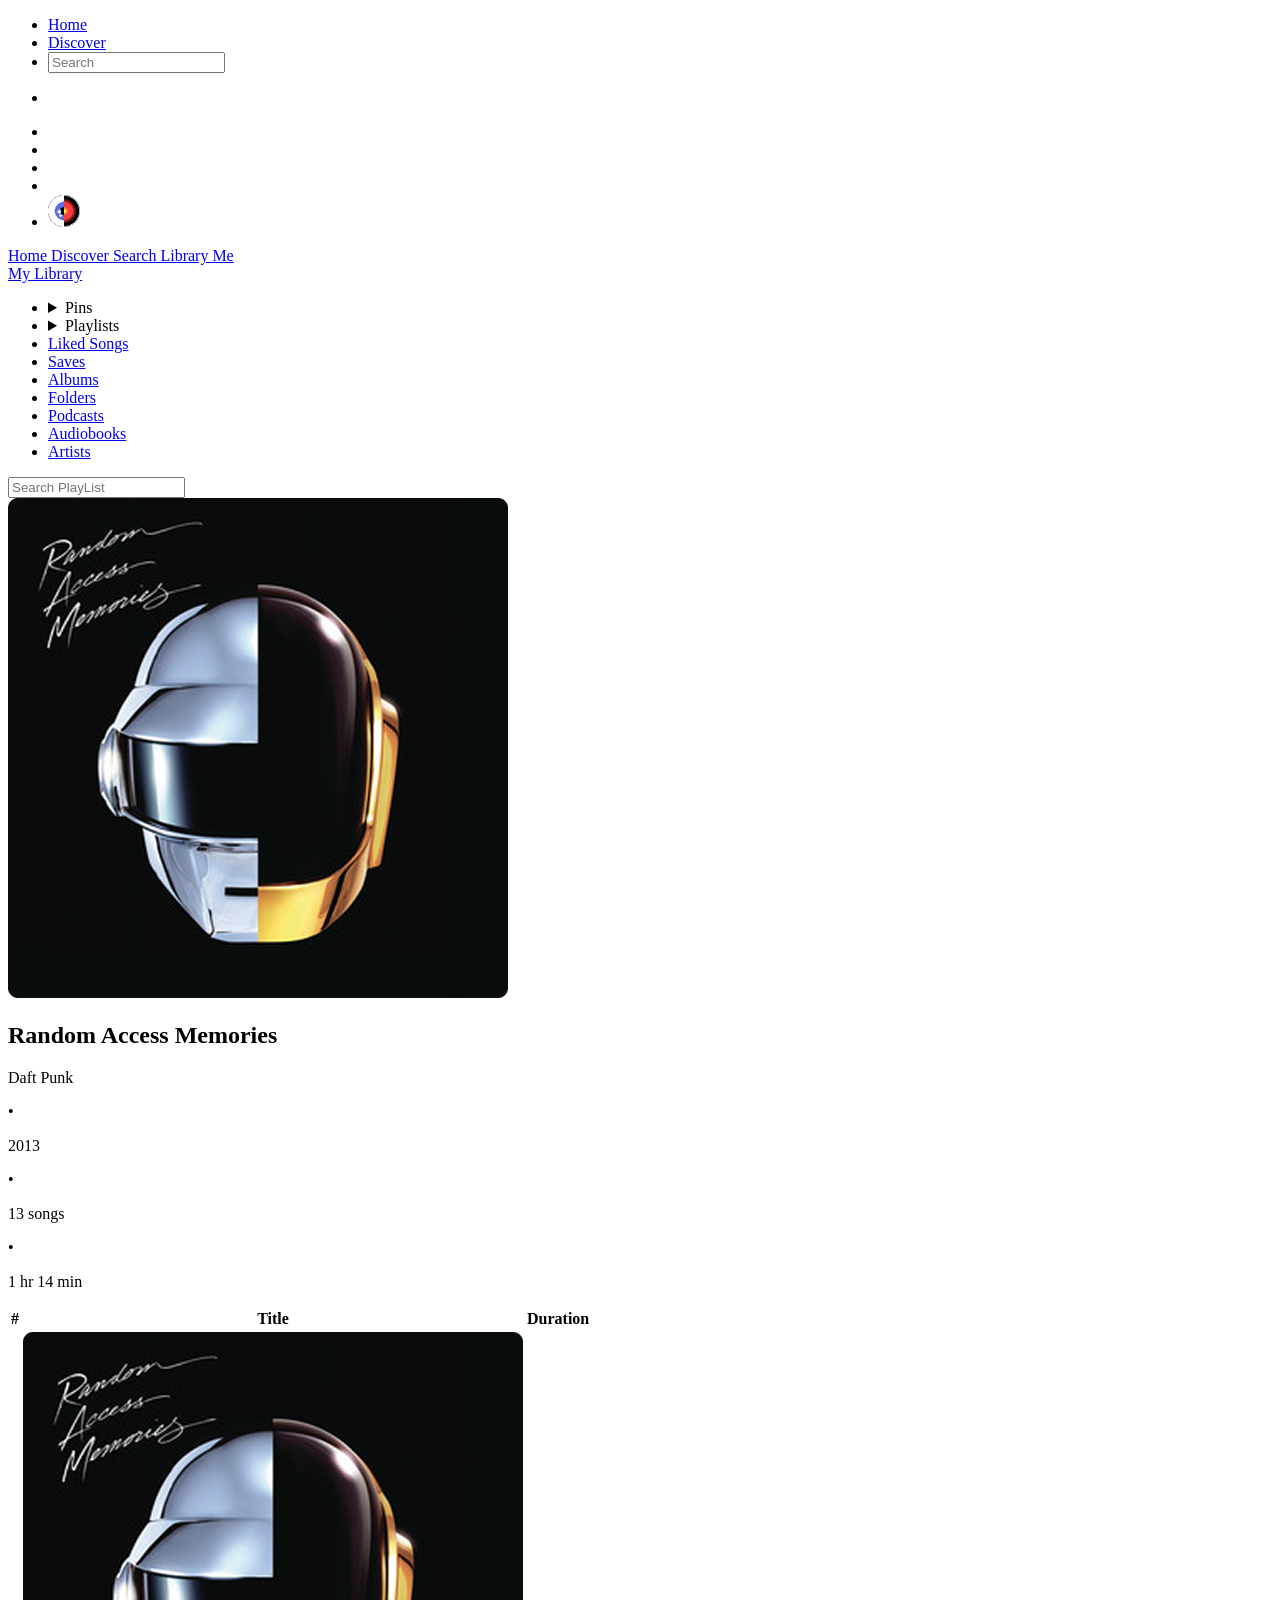
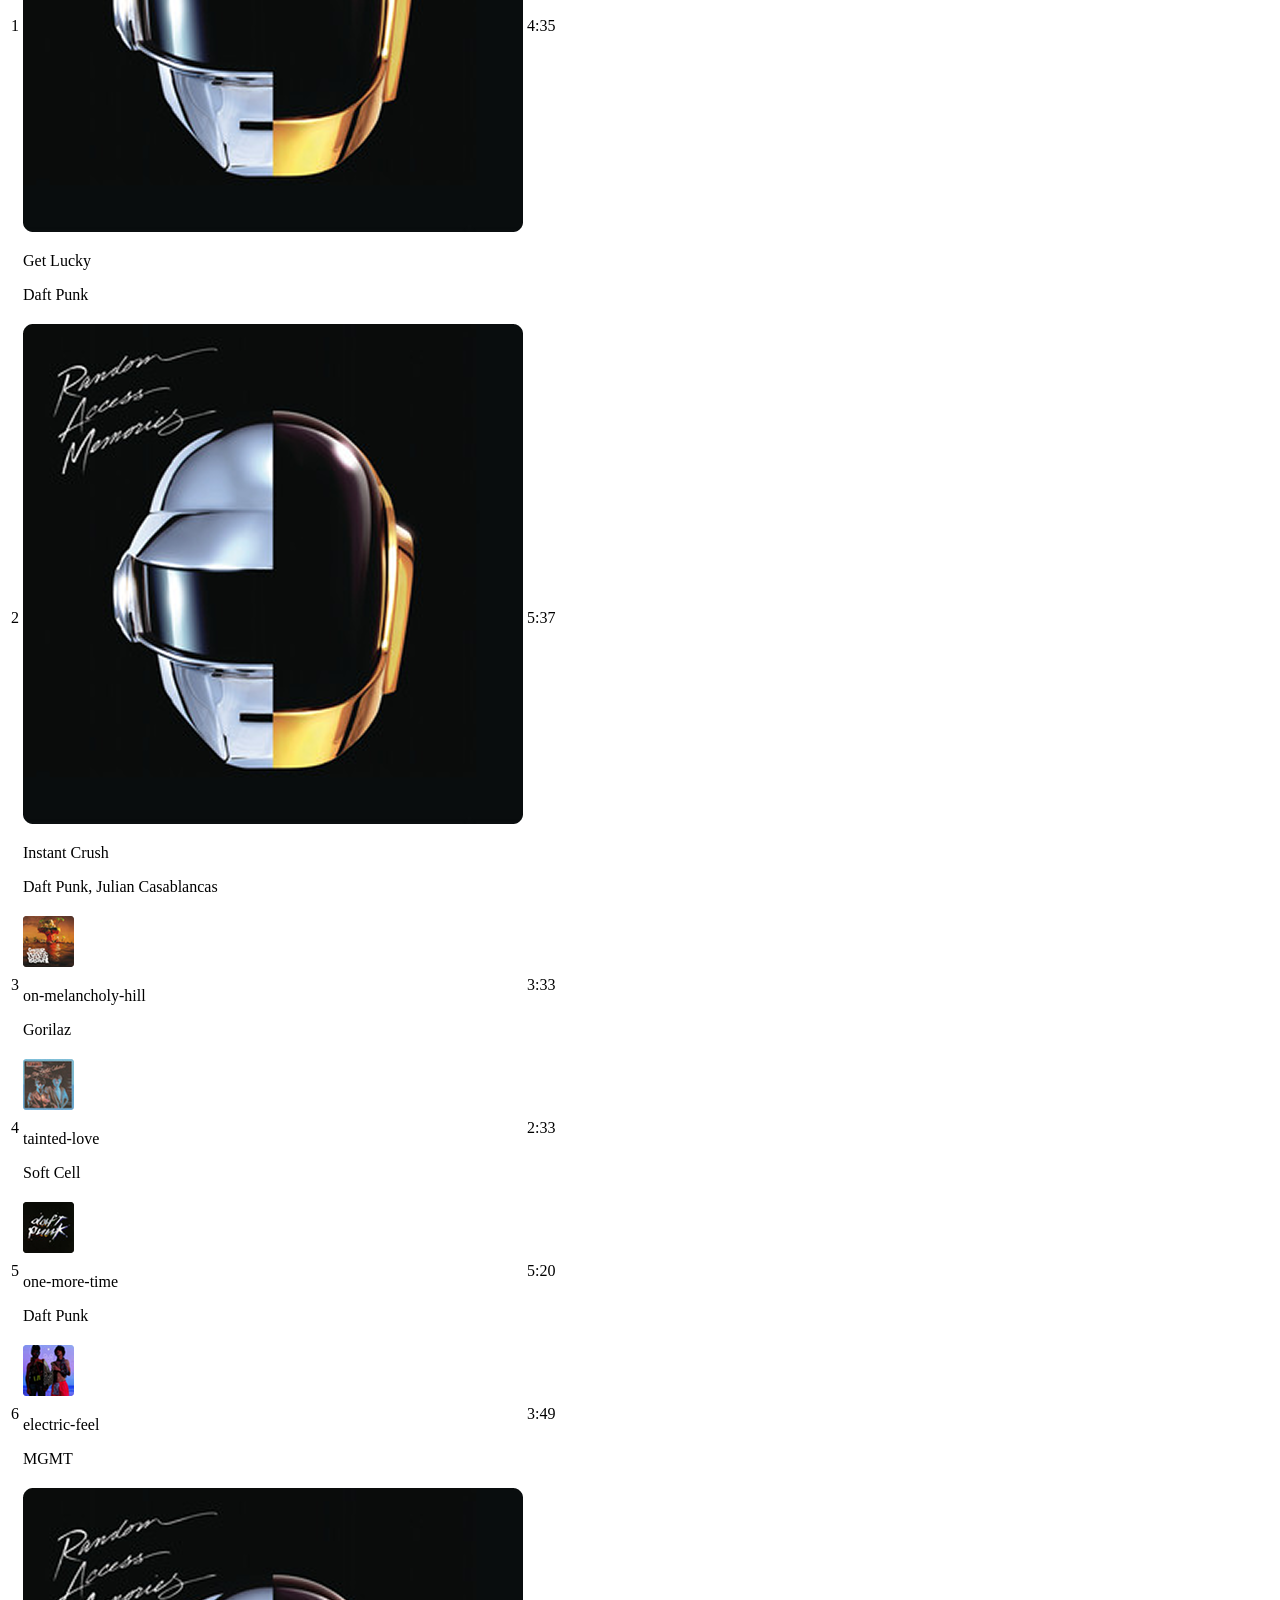
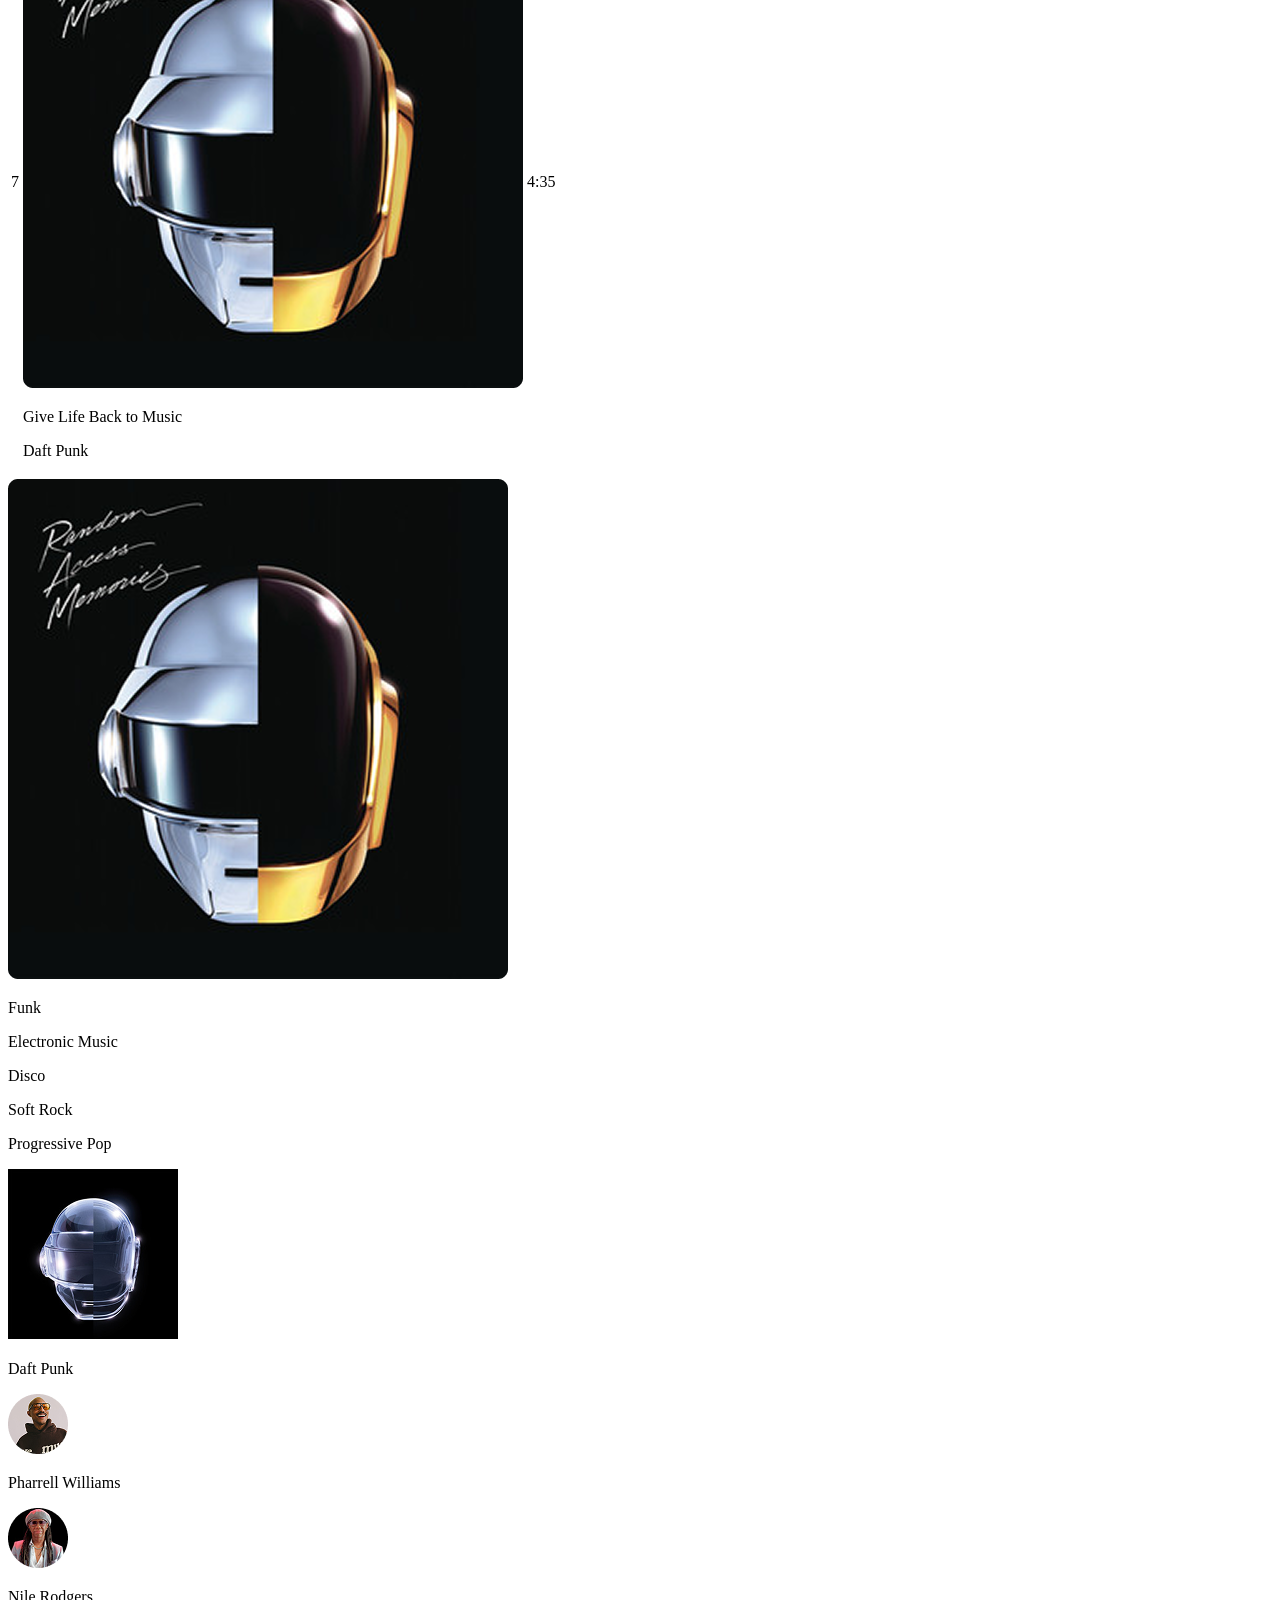
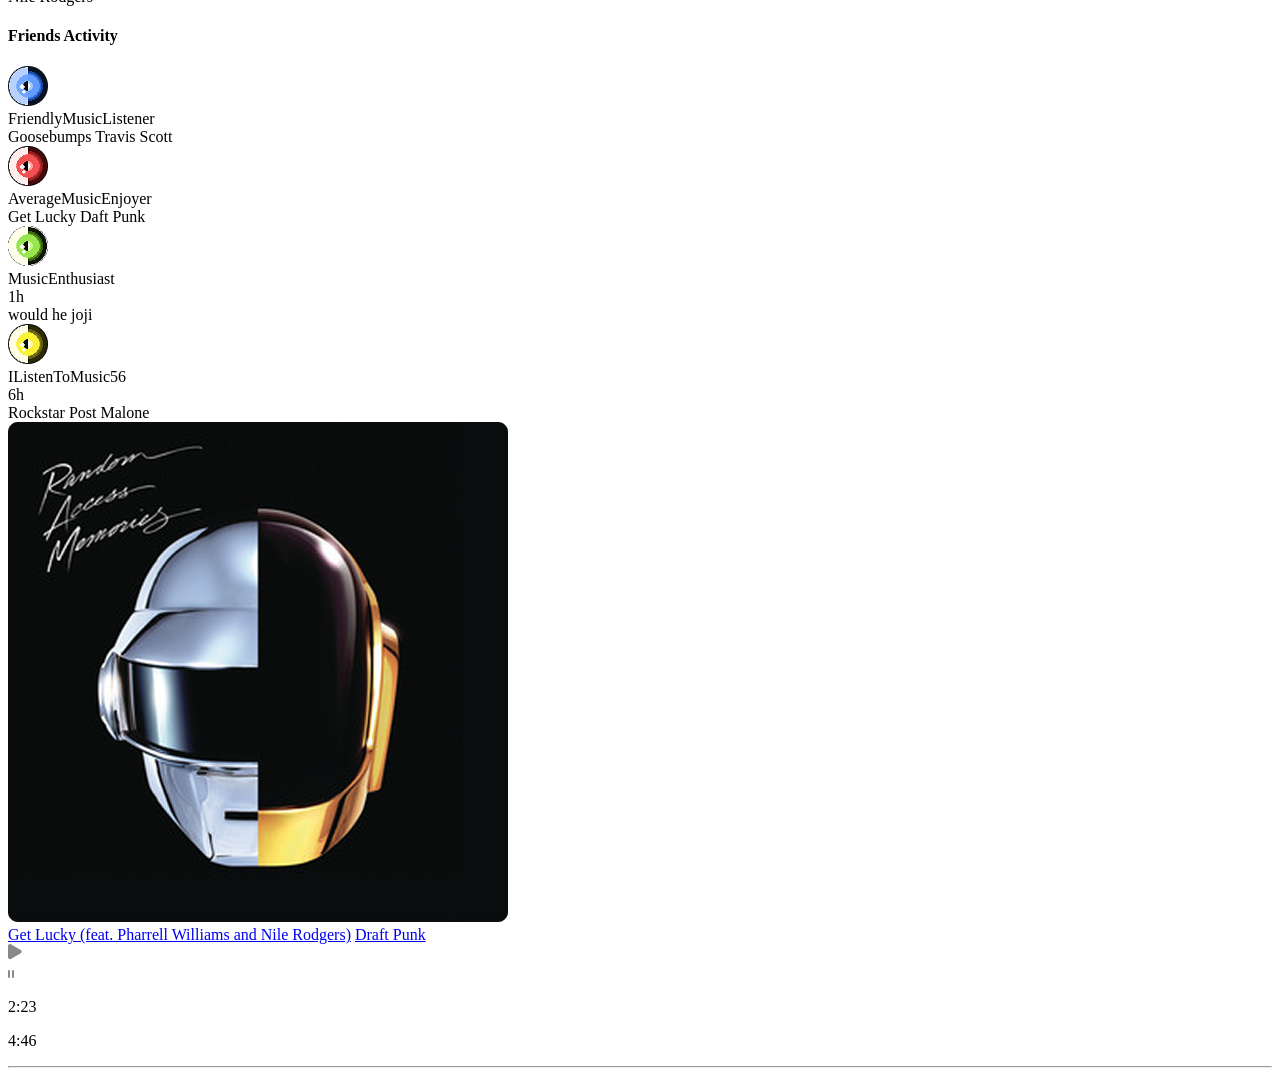
==== pages/album.html @ 03cd33aa "first commit" ====
<!DOCTYPE html>
<html lang="en">

<head>
    <meta charset="UTF-8" />
    <meta name="viewport" content="width=device-width, initial-scale=1.0" />
    <meta name="description" content="This is Georgian Spotify/>
    <link rel="stylesheet" href="../assets/styles/style.css" />
    <link rel="icon" href="../assets/img/favicon.ico" type="image/x-icon">
    <title>Albums - Georgian Spotify</title>
</head>

<body class="app">
    <header class="header">
        <div class="header-wrapper">
            <!-- desktop -->
            <nav class="navigation">
              <ul class="top-nav-ul left-ul">
                <li>
                  <a href="../index.html">
                    <div class="img-div">
                      <i class="icons icon-home"></i>
                    </div>
                    Home
                  </a>
                </li>
                <li>
                  <a href="./discover.html">
                    <div class="img-div">
                      <i class="icons icon-discover"></i>
                    </div>

                    <span>Discover</span>
                  </a>
                </li>
                <li>
                  <form action="./search.html">
                    <div class="img-div search-wrapper">
                      <label for="search">
                        <i class="icons icon-search"></i>
                      </label>
                      <input id="search" type="search" placeholder="Search" />
                    </div>
                  </form>
                </li>
              </ul>
            </nav>
            <nav class="side-nav top-nav">
              <ul class="top-nav-ul">
                <li>
                  <div class="theme-toggle dark" id="theme-toggle"></div>
                </li>
                <li>
                  <a href="#">
                    <i class="icons icon-notification"></i>
                  </a>
                </li>
                <li>
                  <a href="#">
                    <i class="icons icon-lock"></i>
                  </a>
                </li>
                <li>
                  <a href="#">
                    <i class="icons icon-users"></i>
                  </a>
                </li>
                <li>
                  <a href="#">
                    <i class="icons icon-settings"></i>
                  </a>
                </li>
                <li class="no-hover">
                  <a href="./profile.html">
                    <img src="../assets/img/icons/user.svg" alt="Profile" />
                  </a>
                </li>
              </ul>
            </nav>
        </div>
        <!-- Mobile navigation -->
        <nav class="mobile-nav">
          <a href="../index.html">
            <i class="icons icon-home-inactive icon-green"></i>
            Home
          </a>
          <a href="./discover.html">
            <i class="icons icon-discover icon-green"></i>
            Discover
          </a>
          <a href="./search.html">
            <i class="icons icon-search icon-green"></i>
            Search
          </a>
          <a href="./library.html">
            <i class="icons icon-library icon-green"></i>
            Library
          </a>
          <a href="./profile.html">
            <i class="icons icon-me icon-green"></i>
            Me
          </a>
        </nav>
    </header>
    <aside class="sidebar">
      <div class="sidebar-heading">
        <a href="./library.html"><i class="icons icon-library"></i> My Library</a>
      </div>
      <nav class="sidebar-menu">
        <ul>
          <li>
            <details class="nav__dropdown">
              <summary class="nav__link">
                <i class="icons icon-pin"></i>
                Pins
              </summary>
              <ul class="nav__sub">
                <li><a href="./album.html">Albums</a></li>
                <li><a href="./artist.html">Artists</a></li>
                <li><a href="./playlist.html">Playlists</a></li>
              </ul>
            </details>
          </li>
          <li>
            <details class="nav__dropdown">
              <summary class="nav__link">
                <i class="icons icon-playlist"></i>
                Playlists
              </summary>
              <ul class="nav__sub">
                <li><a href="./album.html">Albums</a></li>
                <li><a href="./artist.html">Artists</a></li>
                <li><a href="./playlist.html">Playlists</a></li>
              </ul>
            </details>
          </li>
          <li>
            <a href="./song.html">
              <i class="icons icon-hearth"></i>
              <span>Liked Songs</span>
            </a>
          </li>
          <li>
            <a href="#">
              <i class="icons icon-bookmark"></i>
              <span>Saves</span>
            </a>
          </li>
          <li class="active">
            <a href="./album.html">
              <i class="icons icon-album"></i>
              <span>Albums</span>
            </a>
          </li>
          <li>
            <a href="#">
              <i class="icons icon-folder"></i>
              <span>Folders</span>
            </a>
          </li>
          <li>
            <a href="./podcast.html">
              <i class="icons icon-podcast"></i>
              <span>Podcasts</span>
            </a>
          </li>
          <li>
            <a href="#">
              <i class="icons icon-audiobook"></i>
              <span>Audiobooks</span>
            </a>
          </li>
          <li>
            <a href="./artist.html">
              <i class="icons icon-artists"></i>
              <span>Artists</span>
            </a>
          </li>
        </ul>
      </nav>
    </aside>
    <main class="main album-page">
        <header class="ram-header">
            <form>
                <div class="img-div search-wrapper">
                    <input id="search" type="search" placeholder="Search PlayList">
                    <label for="search"> 
                        <i class="icons icon-search"></i>
                    </label>
                </div>
            </form>
            <i class="icons icon-sort"></i>
        </header>

        <div class="main-inner album">

            <!-- LEFT COLUMN -->
            <div class="album-content">

                <section class="random-access-memoriess">
                    <div class="ram-tablet-img">
                        <img src="../assets/img/albums/album_1.png" alt="Daft Punk">
                    </div>
                    <div class="ram-wrapper">

                        <h1 class="ram-title">Random Access Memories</h1>

                        <div class="ram-info-wrapper">
                            <i class="icons icon-artists icon-sm"></i>
                            <p>Daft Punk</p>
                            <p>•</p>
                            <p>2013</p>
                            <p>•</p>
                            <p>13 songs</p>
                            <p>•</p>
                            <p>1 hr 14 min</p>
                        </div>

                        <div class="ram-nav-icons">

                            <div class="left-icons">
                                <div class="play-icon-background">
                                    <i class="icons icon-play-icon-green"></i>
                                </div>
                                <i class="icons icon-shuffle"></i>
                                <i class="icons icon-add-music"></i>
                                <i class="icons icon-add-playlist"></i>
                                <i class="icons icon-download"></i>
                                <i class="icons icon-upload"></i>
                                <i class="icons icon-dots"></i>
                            </div>

                            <div class="right-icons">
                                <i class="icons icon-search"></i>
                            </div>

                        </div>

                        <div class="mobile-ram-nav-icons">

                            <div class="left-icons">
                                <i class="icons icon-add-playlist"></i>
                                <i class="icons icon-add-album"></i>
                                <i class="icons icon-download"></i>
                                <i class="icons icon-dots"></i>
                            </div>

                            <div class="right-icons">
                                <i class="icons icon-shuffle"></i>

                                <div class="play-btn-wrapper">
                                    <i class="icons icon-play-green"></i>
                                </div>
                            </div>

                        </div>
                </section>


                <!-- TABLE -->
                <section class="table-wrapper">
                    <table class="table table-dark music-table">

                        <thead>
                            <tr>
                                <th>#</th>
                                <th>Title</th>
                                <th>Duration</th>
                                <th></th>
                            </tr>
                        </thead>

                        <tbody>
                            <tr>
                                <td class="track-number">1</td>

                                <td class="track-info">
                                    <div class="info-wrapper">
                                        <img src="../assets/img/albums/album_1.png" alt="cover" class="cover" />
                                        <div class="text-wrapper">
                                            <p class="title">Get Lucky</p>
                                            <p class="artist">Daft Punk</p>
                                        </div>
                                    </div>
                                </td>

                                <td class="duration">4:35</td>
                                <td><i class="icons icon-hearth"></i></td>
                                <td><i class="icons icon-dots icon-sm"></i></td>
                            </tr>

                            <tr>
                                <td class="track-number">2</td>

                                <td class="track-info">
                                    <div class="info-wrapper">
                                        <img src="../assets/img/albums/album_1.png" alt="cover" class="cover" />
                                        <div class="text-wrapper">
                                            <p class="title">Instant Crush</p>
                                            <p class="artist">Daft Punk, Julian Casablancas</p>
                                        </div>
                                    </div>
                                </td>

                                <td class="duration">5:37</td>
                                <td><i class="icons icon-hearth"></i></td>
                                <td><i class="icons icon-dots icon-sm"></i></td>
                            </tr>

                            <tr>
                                <td class="track-number">3</td>

                                <td class="track-info">
                                    <div class="info-wrapper">
                                        <img src="../assets/img/albums/on-melancholy-hill.png" alt="cover"
                                            class="cover" />
                                        <div class="text-wrapper">
                                            <p class="title">on-melancholy-hill</p>
                                            <p class="artist">Gorilaz</p>
                                        </div>
                                    </div>
                                </td>

                                <td class="duration">3:33</td>
                                <td><i class="icons icon-hearth"></i></td>
                                <td><i class="icons icon-dots icon-sm"></i></td>
                            </tr>

                            <tr>
                                <td class="track-number">4</td>

                                <td class="track-info">
                                    <div class="info-wrapper">
                                        <img src="../assets/img/albums/tainted-love.png" alt="cover" class="cover" />
                                        <div class="text-wrapper">
                                            <p class="title">tainted-love</p>
                                            <p class="artist">Soft Cell</p>
                                        </div>
                                    </div>
                                </td>

                                <td class="duration">2:33</td>
                                <td><i class="icons icon-hearth"></i></td>
                                <td><i class="icons icon-dots icon-sm"></i></td>
                            </tr>

                            <tr>
                                <td class="track-number">5</td>

                                <td class="track-info">
                                    <div class="info-wrapper">
                                        <img src="../assets/img/albums/one-more-time.png" alt="cover" class="cover" />
                                        <div class="text-wrapper">
                                            <p class="title">one-more-time</p>
                                            <p class="artist">Daft Punk</p>
                                        </div>
                                    </div>
                                </td>

                                <td class="duration">5:20</td>
                                <td><i class="icons icon-hearth"></i></td>
                                <td><i class="icons icon-dots icon-sm"></i></td>
                            </tr>

                            <tr>
                                <td class="track-number">6</td>

                                <td class="track-info">
                                    <div class="info-wrapper">
                                        <img src="../assets/img/albums/electric-feel.png" alt="cover" class="cover" />
                                        <div class="text-wrapper">
                                            <p class="title">electric-feel</p>
                                            <p class="artist">MGMT</p>
                                        </div>
                                    </div>
                                </td>

                                <td class="duration">3:49</td>
                                <td><i class="icons icon-hearth"></i></td>
                                <td><i class="icons icon-dots icon-sm"></i></td>
                            </tr>

                            <tr>
                                <td class="track-number">7</td>

                                <td class="track-info">
                                    <div class="info-wrapper">
                                        <img src="../assets/img/albums/album_1.png" alt="cover" class="cover" />
                                        <div class="text-wrapper">
                                            <p class="title">Give Life Back to Music</p>
                                            <p class="artist">Daft Punk</p>
                                        </div>
                                    </div>
                                </td>
                                
                                <td class="duration">4:35</td>
                                <td><i class="icons icon-hearth"></i></td>
                                <td><i class="icons icon-dots icon-sm"></i></td>
                            </tr>
                        </tbody>

                    </table>
                </section>

            </div>


            <!-- RIGHT COLUMN -->
            <section class="random-access-memories-band-info">
                <img src="../assets/img/albums/album_1.png" alt="Daft Punk">
                <div class="band-music-style-wrapper">
                    <p>Funk</p>
                    <p>Electronic Music</p>
                    <p>Disco</p>
                    <p>Soft Rock</p>
                    <p>Progressive Pop</p>
                </div>
                <div class="band-colabs">

                    <div class="band-colab-wrapper">
                        <img src="../assets/img/artists/artist_2.png">
                        <p>Daft Punk</p>
                    </div>

                    <div class="band-colab-wrapper">
                        <img src="../assets/img/artists/pharrell-williams.png">
                        <p>Pharrell Williams</p>
                    </div>

                    <div class="band-colab-wrapper">
                        <img src="../assets/img/artists/nile-rodgers.png">
                        <p>Nile Rodgers</p>
                    </div>

                </div>

            </section>

        </div>
    </main>
    <aside class="activity">
      <div class="main-inner">
        <section class="section-wrapper">
          <div class="content-wrapper">
            <div class="section-title">
              <h4>Friends Activity</h4>
              <div class="slide-controls">
                <a href="#"><i class="icons icon-add-friend"></i></a>
                <a href="#"><i class="icons icon-close"></i></a>
              </div>
            </div>
            <div class="activity-content">
              <div class="activity-details">
                <div class="activity-icon">
                  <img src="../assets/img/users/user_1.png" alt="" />
                </div>
                <div class="activity-summary">
                  <span class="title">FriendlyMusicListener</span>
                  <div class="description">
                    <div class="activity-time now">
                      <span class="now-bar"></span>
                    </div>
                    <div class="artist-information">
                      <span class="album">Goosebumps </span>
                      <span class="artist">Travis Scott</span>
                    </div>
                  </div>
                </div>
              </div>
              <div class="activity-details">
                <div class="activity-icon">
                  <img src="../assets/img/users/user_2.png" alt="" />
                </div>
                <div class="activity-summary">
                  <span class="title">AverageMusicEnjoyer</span>
                  <div class="description">
                    <div class="activity-time now">
                      <span class="now-bar"></span>
                    </div>
                    <div class="artist-information">
                      <span class="album">Get Lucky </span>
                      <span class="artist">Daft Punk</span>
                    </div>
                  </div>
                </div>
              </div>
              <div class="activity-details">
                <div class="activity-icon">
                  <img src="../assets/img/users/user_3.png" alt="" />
                </div>
                <div class="activity-summary">
                  <span class="title">MusicEnthusiast</span>
                  <div class="description">
                    <div class="activity-time">
                      <span>1h</span>
                    </div>
                    <div class="artist-information">
                      <span class="album">would he </span>
                      <span class="artist">joji</span>
                    </div>
                  </div>
                </div>
              </div>
              <div class="activity-details">
                <div class="activity-icon">
                  <img src="../assets/img/users/user_4.png" alt="" />
                </div>
                <div class="activity-summary">
                  <span class="title">IListenToMusic56</span>
                  <div class="description">
                    <div class="activity-time">
                      <span>6h</span>
                    </div>
                    <div class="artist-information">
                      <span class="album">Rockstar </span>
                      <span class="artist">Post Malone</span>
                    </div>
                  </div>
                </div>
              </div>
            </div>
          </div>
        </section>
      </div>
    </aside>
    <footer class="player">
      <div class="player-wrapper">
        <img src="../assets/img/albums/album_1.png" alt="Draft Punk" />

        <div class="music-title-author-wrapper">
          <a href="./now-playing-text.html" class="scrolling-text"
            >Get Lucky (feat. Pharrell Williams and Nile Rodgers)</a
          >
          <a href="./now-playing.html" class="scrolling-text-band">Draft Punk</a>
        </div>
      </div>

      <div class="player-icons">
        <i class="icons icon-add-playlist icon-sm"></i>
        <img src="../assets/img/icons/player/play.svg" alt="play" class="play" />
      </div>

      <div class="music-progress-bar"></div>

      <div class="advanced-player">
        <div class="advanced-player-wrapper">
          <div class="stop-button-wrapper">
            <img
              src="../assets/img/icons/player/pause.svg"
              alt="pause"
              class="pause"
            />
          </div>
          <i class="icons icon-prev icon-sm"></i>
          <i class="icons icon-next icon-sm"></i>
          <i class="icons icon-shuffle icon-sm"></i>
          <i class="icons icon-repeat icon-sm"></i>
        </div>

        <div class="advanced-player-music-time-line">
          <p>2:23</p>
          <div class="advanced-music-progress-bar"></div>
          <p>4:46</p>
        </div>

        <i class="icons icon-volume"></i>
      </div>

      <div class="advanced-player-icons">
        <div class="wrapper-icons">
          <i class="icons icon-hearth"></i>
          <i class="icons icon-add-playlist"></i>
        </div>
        <a href="./now-playing-music-section.html"><i class="icons icon-list"></i></a>
        <i class="icons icon-devices"></i>
        <i class="icons icon-dots"></i>
        <hr />
        <i class="icons icon-player_blue_icon icon-md"></i>
        <i class="icons icon-order icon-sm"></i>
      </div>
    </footer>
</body>
<script src="../assets/js/main.js"></script>
</html>
---- assets/styles/style.css ----
@charset "UTF-8";
@font-face {
  font-family: "Satoshi";
  font-display: swap;
  src: url("../fonts/Satoshi/Satoshi-Regular.ttf") format("truetype");
  font-weight: 400;
}
@font-face {
  font-family: "Satoshi";
  font-display: swap;
  src: url("../fonts/Satoshi/Satoshi-Medium.ttf") format("truetype");
  font-weight: 500;
}
@font-face {
  font-family: "Satoshi";
  font-display: swap;
  src: url("../fonts/Satoshi/Satoshi-Bold.ttf") format("truetype");
  font-weight: 700;
}
/* Background colors:  */
/* Fonts styles */
/*  Borders and border properties */
/* Border radius styles */
/* Hover effect colors: */
* {
  padding: 0;
  margin: 0;
  box-sizing: border-box;
}

html,
body {
  font-size: 62.5%;
  height: 100%;
}

body {
  font-family: "Satoshi", sans-serif;
  color: #898989;
  font-size: 1.6rem;
}

ul,
li {
  list-style: none;
}

a {
  text-decoration: none;
  color: #898989;
}

@keyframes nowBounce {
  0%, 100% {
    height: 0.5rem;
  }
  50% {
    height: 1.5rem;
  }
}
.now {
  position: relative;
  width: 3rem;
  height: 3rem;
}

.now::before,
.now::after,
.now span.now-bar {
  content: "";
  position: absolute;
  bottom: 0.6rem;
  left: 0.6rem;
  width: 0.3rem;
  background: #1ed760;
  border-radius: 0.2rem;
  animation: nowBounce 1s infinite ease-in-out;
}

.now::before {
  height: 0.6rem;
  animation-delay: 0s;
}

.now span.now-bar {
  left: 1.1rem;
  height: 1rem;
  animation-delay: 0.2s;
}

.now::after {
  left: 1.6rem;
  height: 0.8rem;
  animation-delay: 0.4s;
}

.close,
.pin {
  display: flex;
  align-items: center;
  justify-content: center;
  position: absolute;
  z-index: 99999999;
  top: 1rem;
  right: 1rem;
  background-color: #111111;
  padding: 1rem;
  border-radius: 50%;
}
.close:hover img,
.pin:hover img {
  filter: brightness(0) invert(1);
}

.follow {
  padding: 1rem 2rem;
  background: rgba(137, 137, 137, 0.25);
  border: 2px solid rgba(137, 137, 137, 0.25);
  border-radius: 44px;
  cursor: pointer;
  color: #e0e0e0;
}
.follow:hover {
  color: #ffffff;
  border: 0.2rem solid #ffffff;
}

.card {
  display: flex;
  justify-content: center;
  flex-direction: column;
  gap: 0.8rem;
  position: relative;
  border-radius: 0.8rem;
  flex-shrink: 0;
  cursor: pointer;
}
.card figure {
  position: relative;
  max-height: 18.1rem;
  height: 100%;
  width: 100%;
  margin-top: 12px;
}
.card .card-image {
  width: 100%;
  height: 100%;
  object-fit: cover;
  border-radius: 0.8rem;
  position: relative;
  z-index: 3;
}
.card h3 {
  display: flex;
  justify-content: space-between;
  font-size: 1.4rem;
  color: #898989;
}
.card p {
  font-size: 1.2rem;
  line-height: 1.6rem;
  letter-spacing: 0.03em;
}
.card.stack .card-image {
  border-top: 1px solid #202020;
}
.card.stack::before, .card.stack::after {
  content: "";
  position: absolute;
  top: 0.15rem;
  left: 0;
  width: 100%;
  height: 70%;
  background-image: var(--img-stack);
  background-size: cover;
  background-position: center;
  border-radius: 0.8rem;
  z-index: 2;
  filter: blur(0.05rem) brightness(0.6);
  transform: scale(0.95);
  border: 1px solid #202020;
}
.card.stack::after {
  top: -0.8rem;
  left: 0;
  transform: scale(0.9);
  z-index: 1;
  border: 1px solid #202020;
}
.card:hover {
  transform: scale(1.01);
  transition: transform 0.3s;
}

.artists {
  text-align: center;
  color: #e0e0e0;
  position: relative;
}
.artists .circle {
  border-radius: 50%;
}

.albums {
  position: relative;
}
.albums h3 {
  display: flex;
  justify-content: space-between;
  font-size: 1.4rem;
  color: #e0e0e0;
  white-space: nowrap;
}
.albums h3 span {
  color: #898989;
}

.audiobooks {
  position: relative;
}
.audiobooks figure {
  max-height: 22rem;
}

.podcasts {
  position: relative;
}
.podcasts .podcasts-title {
  border-left: 0.3rem solid #e0e0e0;
  border-radius: 0.3rem;
  padding: 0.5rem;
  background-color: rgba(246, 125, 77, 0.05);
}
.podcasts .podcasts-title h3 {
  color: #e0e0e0;
  white-space: nowrap;
  font-size: 1.6rem;
  line-height: 2.1rem;
  letter-spacing: 0.03em;
}
.podcasts .podcasts-title p {
  line-height: 1.8rem;
  letter-spacing: 0.03em;
  font-size: 1.3rem;
  color: #898989;
}

.episodes {
  position: relative;
}
.episodes .episodes-title {
  border-radius: 0.3rem;
  background-color: rgba(133, 197, 133, 0.05);
  padding: 0.5rem;
}
.episodes .episodes-title h3 {
  display: flex;
  align-items: center;
  justify-content: space-around;
  color: #e0e0e0;
  white-space: nowrap;
  font-size: 1.6rem;
  line-height: 2.1rem;
  letter-spacing: 0.03em;
}
.episodes .episodes-title p {
  line-height: 1.8rem;
  letter-spacing: 0.03em;
  font-size: 1.3rem;
  color: #898989;
}

.browse-card {
  display: flex;
  flex-direction: column;
  gap: 1rem;
  width: 17rem;
  height: 10rem;
  position: relative;
  overflow: hidden;
  padding: 1rem;
  border-radius: 1rem;
  color: #ffffff;
}
@media (min-width: 768px) {
  .browse-card {
    height: 17rem;
  }
}
.browse-card .browse-name {
  padding: 0.5rem;
  z-index: 1;
  font-size: 2rem;
  line-height: 2.7rem;
  letter-spacing: 0.03em;
}
.browse-card figure {
  position: absolute;
  width: 10.4rem;
  height: 10.4rem;
  transform: rotate(30deg);
  left: 8rem;
  top: 3rem;
  border-radius: 0.5rem;
}
@media (min-width: 768px) {
  .browse-card figure {
    top: 8rem;
  }
}
.browse-card figure img {
  object-fit: cover;
  width: 100%;
  height: 100%;
}

.card-wide {
  display: flex;
  justify-content: center;
  gap: 0.8rem;
  position: relative;
  border-radius: 0.8rem;
  flex-shrink: 0;
  cursor: pointer;
}
.card-wide figure {
  max-height: 12rem;
  max-width: 12rem;
  height: 100%;
  width: 100%;
}
.card-wide figure::before {
  content: "";
  position: absolute;
  inset: 0;
  background: #18191e;
  border-radius: 0.8rem;
  transform: translateY(-0.6rem);
  left: 0.6rem;
  z-index: 1;
  width: 11rem;
}
.card-wide .card-image {
  width: 100%;
  height: 100%;
  object-fit: cover;
  border-radius: 0.8rem;
  position: relative;
  z-index: 3;
}
.card-wide h3 {
  font-weight: 500;
  font-size: 1.4rem;
  line-height: 1.9rem;
  letter-spacing: 0.03em;
  color: #e0e0e0;
}
.card-wide:hover {
  transform: scale(1.01);
  transition: transform 0.3s;
}

.icons {
  display: inline-block;
  width: 2.2rem;
  height: 2.2rem;
  background-repeat: no-repeat;
  background-position: center;
  background-size: contain;
  transition: filter 0.2s ease;
}
.icons:hover {
  filter: brightness(0) invert(1);
}
.icons.icon-xxxs {
  width: 0.7rem;
  height: 0.7rem;
}
.icons.icon-sm {
  width: 1.6rem;
  height: 1.6rem;
}
.icons.icon-md {
  width: 2.4rem;
  height: 2.4rem;
}
.icons.icon-lg {
  width: 3.2rem;
  height: 3.2rem;
}
.icons.icon-xl {
  width: 4rem;
  height: 4rem;
}
.icons.icon-green:hover {
  filter: brightness(0) saturate(100%) invert(56%) sepia(83%) saturate(600%) hue-rotate(95deg);
  fill: #1ed760;
}
.icons.icon-green:active {
  filter: brightness(0) saturate(100%) invert(56%) sepia(83%) saturate(600%) hue-rotate(95deg);
  fill: #1ed760;
}
.icons.icon-white {
  filter: brightness(0) invert(1);
}
.icons.icon-white:hover {
  filter: brightness(1) invert(0);
}

/* Our style.css is in styles folder, we need one time ../ for use icons in images folders */
.icon-play {
  background-image: url("../img/icons/player/play.svg");
}
.icon-play:hover {
  filter: brightness(1) invert(0);
}

.icon-play-black {
  background-image: url("../img/icons/player/play-black.svg");
}

.icon-play-green {
  background-image: url("../img/icons/play-icon-green.svg");
}

.icon-shuffle {
  background-image: url("../img/icons/player/shuffle.svg");
}

.icon-pause {
  background-image: url("../img/icons/player/pause.svg");
}

.icon-list {
  background-image: url("../img/icons/player/list.svg");
}

.icon-search {
  background-image: url("../img/icons/search.svg");
}

.icon-sort-list {
  background-image: url("../img/icons/list.svg");
}

.icon-sort-grid {
  background-image: url("../img/icons/grid.svg");
}

.icon-arrow-right {
  background-image: url("../img/icons/arrows/arrow-right.svg");
}

.icon-arrow_down {
  background-image: url("../img/icons/arrows/arrow_down.svg");
}

.icon-arrow_sort {
  background-image: url("../img/icons/arrows/arrow_sort.svg");
}

.icon-arrow_up {
  background-image: url("../img/icons/arrows/arrow_up.svg");
}

.icon-arrow-left {
  background-image: url("../img/icons/arrows/arrow-left.svg");
}

.icon-arrow-left-big {
  background-image: url("../img/icons/arrows/arrow-left-big.svg");
}

.icon-arrow-right-big {
  background-image: url("../img/icons/arrows/arrow-right-big.svg");
}

.icon-devices {
  background-image: url("../img/icons/player/devices.svg");
}

.icon-next {
  background-image: url("../img/icons/player/next.svg");
}

.icon-order {
  background-image: url("../img/icons/player/order.svg");
}

.icon-order-burger {
  background-image: url("../img/icons/order.svg");
}

.icon-pause {
  background-image: url("../img/icons/player/pause.svg");
}

.icon-player_blue_icon {
  background-image: url("../img/icons/player/player_blue_icon.svg");
  filter: none;
}
.icon-player_blue_icon:hover {
  filter: none;
}
.icon-player_blue_icon {
  cursor: pointer;
}

.icon-playing {
  background-image: url("../img/icons/player/playing.svg");
}

.icon-prev {
  background-image: url("../img/icons/player/prev.svg");
}

.icon-repeat {
  background-image: url("../img/icons/player/repeat.svg");
}

.icon-shuffle {
  background-image: url("../img/icons/player/shuffle.svg");
}

.icon-volume {
  background-image: url("../img/icons/player/volume.svg");
}

.icon-add-rounded {
  background-image: url("../img/icons/plus-rounded.svg");
}

.icon-add-playlist {
  background-image: url("../img/icons/player/add_playlist.svg");
}

.icon-add-album {
  background-image: url("../img/icons/add-to-playlist.svg");
}

.icon-add-friend {
  background-image: url("../img/icons/add_friend.svg");
}

.icon-add-library {
  background-image: url("../img/icons/add_library.svg");
}

.icon-library {
  background-image: url("../img/icons/library.svg");
}

.icon-font-size {
  background-image: url("../img/icons/font-size.svg");
}

.icon-language {
  background-image: url("../img/icons/language.svg");
}

.icon-add-music {
  background-image: url("../img/icons/add_music.svg");
}

.icon-add-big {
  background-image: url("../img/icons/add-big.svg");
}

.icon-album {
  background-image: url("../img/icons/albom.svg");
}

.icon-artist {
  background-image: url("../img/icons/artist.svg");
}

.icon-artists {
  background-image: url("../img/icons/artists.svg");
}

.icon-audiobook {
  background-image: url("../img/icons/audiobook.svg");
}

.icon-big_star {
  background-image: url("../img/icons/big_star.svg");
}

.icon-bookmark {
  background-image: url("../img/icons/bookmark.svg");
}

.icon-burger {
  background-image: url("../img/icons/burger.svg");
}

.icon-by_photo {
  background-image: url("../img/icons/by_photo.svg");
}

.icon-camera {
  background-image: url("../img/icons/camera.svg");
}

.icon-checked {
  background-image: url("../img/icons/checked.svg");
}

.icon-close {
  background-image: url("../img/icons/close.svg");
}

.icon-comments {
  background-image: url("../img/icons/comments.svg");
}

.icon-comments_active {
  background-image: url("../img/icons/comments_active.svg");
}

.icon-disabled {
  background-image: url("../img/icons/disabled.svg");
}

.icon-discover {
  background-image: url("../img/icons/discover.svg");
}

.icon-dislike {
  background-image: url("../img/icons/dislike.svg");
}

.icon-dislike {
  background-image: url("../img/icons/dislike.svg");
}

.icon-dislike {
  background-image: url("../img/icons/dislike.svg");
}

.icon-edit {
  background-image: url("../img/icons/edit.svg");
}

.icon-facebook {
  background-image: url("../img/icons/facebook.svg");
}

.icon-fast {
  background-image: url("../img/icons/fast.svg");
}

.icon-flash {
  background-image: url("../img/icons/flash.svg");
}

.icon-folder {
  background-image: url("../img/icons/folder.svg");
}

.icon-full_size {
  background-image: url("../img/icons/full_size.svg");
}

.icon-green-heart {
  background-image: url("../img/icons/green-heart.svg");
}

.icon-group {
  background-image: url("../img/icons/group.svg");
}

.icon-hearth {
  background-image: url("../img/icons/hearth.svg");
}

.icon-hearth-green {
  background-image: url("../img/icons/hearth-green.svg");
}

.icon-hidden {
  background-image: url("../img/icons/hidden.svg");
}

.icon-history {
  background-image: url("../img/icons/listening-history.svg");
}

.icon-home {
  background-image: url("../img/icons/home.svg");
}

.icon-home-inactive {
  background-image: url("../img/icons/home-inactive.svg");
}

.icon-layout_change {
  background-image: url("../img/icons/layout_change.svg");
}

.icon-like {
  background-image: url("../img/icons/like.svg");
}

.icon-list_microphone {
  background-image: url("../img/icons/list_microphone.svg");
}

.icon-list_microphone-small {
  background-image: url("../img/icons/mic.svg");
}

.icon-lock {
  background-image: url("../img/icons/lock.svg");
}

.icon-locked {
  background-image: url("../img/icons/locked.svg");
}

.icon-me {
  background-image: url("../img/icons/me.svg");
}

.icon-menu {
  background-image: url("../img/icons/menu.svg");
}

.icon-microphone {
  background-image: url("../img/icons/microphone.svg");
}

.icon-miniplayer {
  background-image: url("../img/icons/miniplayer.svg");
}

.icon-notification {
  background-image: url("../img/icons/notification.svg");
}

.icon-now-playing {
  background-image: url("../img/icons/now-playing.svg");
}

.icon-pin {
  background-image: url("../img/icons/pin.svg");
}

.icon-pin-green {
  background-image: url("../img/icons/pin-green.svg");
}

.icon-play_bordered {
  background-image: url("../img/icons/play_bordered.svg");
}

.icon-play-icon-green {
  background-image: url("../img/icons/play-icon-green.svg");
}

.icon-playlist {
  background-image: url("../img/icons/playlist.svg");
}

.icon-plus {
  background-image: url("../img/icons/plus.svg");
}
.icon-plus:hover {
  filter: brightness(1) invert(0);
}

.icon-podcast {
  background-image: url("../img/icons/podcast.svg");
}

.icon-queue {
  background-image: url("../img/icons/queue.svg");
}

.icon-radio {
  background-image: url("../img/icons/radio.svg");
}

.icon-recording {
  background-image: url("../img/icons/recording.svg");
}

.icon-remove_from_list {
  background-image: url("../img/icons/remove_from_list.svg");
}

.icon-search {
  background-image: url("../img/icons/search.svg");
}

.icon-search_full {
  background-image: url("../img/icons/search_full.svg");
}

.icon-seek_next {
  background-image: url("../img/icons/seek_next.svg");
}

.icon-settings {
  background-image: url("../img/icons/settings.svg");
}

.icon-shutdown {
  background-image: url("../img/icons/shutdown.svg");
}

.icon-slow {
  background-image: url("../img/icons/slow.svg");
}

.icon-sort {
  background-image: url("../img/icons/sort.svg");
}

.icon-spotify {
  background-image: url("../img/icons/spotify_small.svg");
  filter: brightness(0) saturate(100%) invert(56%) sepia(83%) saturate(600%) hue-rotate(95deg);
  fill: #1ed760;
}

.icon-spotify_small {
  background-image: url("../img/icons/spotify_small.svg");
}

.icon-star_small {
  background-image: url("../img/icons/star_small.svg");
}

.icon-text_size {
  background-image: url("../img/icons/text_size.svg");
}

.icon-time {
  background-image: url("../img/icons/time.svg");
}

.icon-timer {
  background-image: url("../img/icons/timer.svg");
}

.icon-translate {
  background-image: url("../img/icons/translate.svg");
}

.icon-user {
  background-image: url("../img/icons/user.svg");
}

.icon-users {
  background-image: url("../img/icons/users.svg");
}

.icon-views {
  background-image: url("../img/icons/views.svg");
}

.icon-download {
  background-image: url("../img/icons/download.svg");
}

.icon-upload {
  background-image: url("../img/icons/upload.svg");
}

.icon-dots {
  background-image: url("../img/icons/dots.svg");
}

.icon-dots_6 {
  background-image: url("../img/icons/dots_6.svg");
}

.header {
  display: grid;
  grid-template-rows: auto;
  grid-template-columns: repeat(1, 1fr);
}
@media (min-width: 992px) {
  .header {
    grid-template-columns: repeat(2, 1fr);
    grid-template-areas: "sidebar header";
  }
}
.header {
  width: 100%;
  background-color: #060606;
  z-index: 5;
  grid-template-areas: "header";
  display: flex;
  align-items: center;
  justify-content: center;
  flex-direction: row;
}

@media (min-width: 992px) {
  .header {
    grid-template-columns: 1fr;
  }
}
.header-wrapper {
  width: 100%;
  display: none;
}
@media (min-width: 1024px) {
  .header-wrapper {
    display: flex;
    align-items: center;
    justify-content: space-between;
    flex-direction: row;
  }
  .header-wrapper .navigation .top-nav-ul {
    display: flex;
    align-items: center;
    justify-content: flex-start;
    flex-direction: row;
    gap: 1rem;
  }
}
@media (min-width: 1024px) and (min-width: 1280px) {
  .header-wrapper .navigation .top-nav-ul {
    display: flex;
    align-items: center;
    justify-content: flex-start;
    flex-direction: row;
    gap: 2rem;
  }
}
@media (min-width: 1024px) {
  .header-wrapper .navigation .img-div {
    padding: 1rem;
  }
  .header-wrapper .navigation a {
    padding: 0 2rem 0 1rem;
    font-family: "Satoshi", sans-serif;
    font-size: 1.4rem;
    color: #898989;
    display: flex;
    align-items: center;
    justify-content: flex-start;
    flex-direction: row;
  }
}
@media (min-width: 1024px) and (min-width: 1280px) {
  .header-wrapper .navigation a {
    padding: 0 10rem 0 1rem;
  }
}
@media (min-width: 1024px) {
  .header-wrapper .navigation form {
    display: flex;
    align-items: center;
    justify-content: flex-start;
    flex-direction: row;
    gap: 2rem;
    padding: 1rem;
    font-family: "Satoshi", sans-serif;
    font-size: 1.4rem;
    color: #898989;
  }
  .header-wrapper .navigation form:hover {
    background-color: #111111;
    border-radius: 1rem;
    transition: 0.3s ease;
  }
  .header-wrapper .navigation form:hover i {
    filter: brightness(0) invert(1);
    transition: 0.3s ease;
  }
  .header-wrapper .navigation form:hover:focus-within {
    background: #111111;
  }
  .header-wrapper .navigation .search-wrapper {
    position: relative;
  }
  .header-wrapper .navigation .search-wrapper label, .header-wrapper .navigation .search-wrapper i {
    position: absolute;
    left: 1rem;
    top: 50%;
    transform: translateY(-50%);
    cursor: pointer;
  }
  .header-wrapper .navigation input {
    width: 100%;
    border: none;
    outline: none;
    background: transparent;
    padding: 0 1rem 0 4rem;
    border-radius: 1rem;
    font-family: "Satoshi", sans-serif, sans-serif;
    font-size: 1.4rem;
    font-weight: 500;
    color: #898989;
  }
  .header-wrapper .navigation input::placeholder {
    font-family: "Satoshi", sans-serif, sans-serif;
    font-size: 14px;
    font-weight: 500;
    color: #898989;
  }
  .header-wrapper .navigation input::-webkit-search-cancel-button {
    -webkit-appearance: none;
    width: 1rem;
    height: 1rem;
    cursor: pointer;
    background: linear-gradient(45deg, transparent 45%, #898989 45%, #898989 55%, transparent 55%), linear-gradient(-45deg, transparent 45%, #898989 45%, #898989 55%, transparent 55%);
    background-size: 100% 100%;
  }
}
.header-wrapper .side-nav ul {
  display: flex;
  align-items: center;
  justify-content: center;
  flex-direction: row;
  gap: 1.3rem;
}
.header-wrapper .side-nav ul a {
  display: flex;
  align-items: center;
  justify-content: center;
  flex-direction: row;
  padding: 0.8rem;
}
.header-wrapper .navigation a:hover {
  background-color: #111111;
  border-radius: 1rem;
  transition: 0.3s ease;
}
.header-wrapper .navigation a:hover i {
  filter: brightness(0) invert(1);
  transition: 0.3s ease;
}
.header-wrapper .navigation a:hover span {
  color: #e0e0e0;
  transition: 0.3s ease;
}
.header-wrapper .navigation a.active {
  background-color: #111111;
  border-radius: 1rem;
  transition: 0.3s ease;
}
.header-wrapper .navigation a.active i {
  filter: brightness(0) invert(1);
  transition: 0.3s ease;
}
.header-wrapper .navigation a.active span {
  color: #e0e0e0;
  transition: 0.3s ease;
}
.header-wrapper .side-nav li:not(:last-child) a:hover i {
  filter: brightness(0) invert(1);
  transition: 0.3s ease;
}

.mobile-nav {
  position: fixed;
  left: 0;
  right: 0;
  bottom: 0;
  padding: 1.6rem;
  background: linear-gradient(to right, rgba(17, 17, 17, 0.85) 0%, rgb(17, 17, 17) 43%);
  display: flex;
  align-items: center;
  justify-content: space-around;
  flex-direction: row;
  gap: 2.1rem;
}
.mobile-nav a {
  display: flex;
  align-items: center;
  justify-content: center;
  flex-direction: column;
  gap: 0.8rem;
}
.mobile-nav a:hover {
  color: #1ed760;
}
.mobile-nav a.active {
  font-weight: bold;
  color: #1ed760;
}
.mobile-nav a.active i {
  filter: brightness(0) saturate(100%) invert(56%) sepia(83%) saturate(600%) hue-rotate(95deg);
}
.mobile-nav label {
  display: flex;
  align-items: center;
  justify-content: center;
  flex-direction: column;
  gap: 1rem;
  font-family: "Satoshi", sans-serif;
  font-size: 1.4rem;
  color: #898989;
}
.mobile-nav label:hover {
  color: #e0e0e0;
  transition: 0.3s ease;
}
.mobile-nav label:hover i {
  filter: brightness(0) invert(1);
}
.mobile-nav input[type=radio]:checked + label {
  color: #1ed760;
}
.mobile-nav input[type=radio]:checked + label i {
  filter: brightness(0) saturate(100%) invert(56%) sepia(83%) saturate(600%) hue-rotate(95deg);
  fill: #1ed760;
}
.mobile-nav input {
  display: none;
}
@media (min-width: 1024px) {
  .mobile-nav {
    display: none;
  }
}
.mobile-nav .img-div {
  padding: 1rem;
  display: flex;
  align-items: center;
  justify-content: flex-start;
  flex-direction: row;
}

.sidebar {
  display: none;
}
@media (min-width: 1024px) {
  .sidebar {
    display: flex;
    flex-direction: column;
    gap: 2rem;
    grid-area: sidebar;
    background: #060606;
    padding: 0.5rem 1.5rem;
    border-radius: 1rem;
  }
}
.sidebar a {
  display: flex;
  align-items: center;
  justify-content: center;
  flex-direction: row;
  gap: 1rem;
}
.sidebar a:hover {
  color: #e0e0e0;
}
.sidebar .sidebar-heading {
  display: flex;
  align-items: center;
  flex-direction: row;
  gap: 1rem;
  padding: 1rem;
  cursor: pointer;
}
.sidebar .sidebar-menu {
  display: flex;
  flex-direction: column;
}
.sidebar .sidebar-menu ul {
  display: flex;
  flex-direction: column;
  gap: 1.5rem;
}
.sidebar .sidebar-menu li {
  display: flex;
  align-items: center;
  gap: 1.5rem;
  font-size: 1.4rem;
  line-height: 1.9rem;
  letter-spacing: 0.03em;
  position: relative;
  cursor: pointer;
  padding: 1rem;
}
.sidebar .sidebar-menu li:hover {
  background-color: #202020;
  border-radius: 1rem;
  color: #e0e0e0;
}
.sidebar .sidebar-menu li.active {
  background-color: #202020;
  border-radius: 1rem;
  color: #e0e0e0;
}
.sidebar .sidebar-menu li.active span {
  color: #e0e0e0;
}
.sidebar .sidebar-menu li.active i {
  filter: brightness(0) invert(1);
}
.sidebar .sidebar-menu .nav__dropdown {
  width: 100%;
}
.sidebar .sidebar-menu .nav__dropdown summary {
  display: flex;
  align-items: center;
  gap: 1.5rem;
  list-style: none;
  cursor: pointer;
  position: relative;
}
.sidebar .sidebar-menu .nav__dropdown summary::-webkit-details-marker {
  display: none;
}
.sidebar .sidebar-menu .nav__dropdown summary::after {
  content: "";
  position: absolute;
  top: 50%;
  right: 1rem;
  transform: translateY(-50%) rotate(-45deg);
  width: 8px;
  height: 8px;
  border-right: 2px solid currentColor;
  border-bottom: 2px solid currentColor;
  transition: transform 0.3s ease;
}
.sidebar .sidebar-menu .nav__dropdown[open] summary::after {
  transform: translateY(-50%) rotate(45deg);
}
.sidebar .sidebar-menu .nav__sub {
  margin-top: 0.5rem;
  padding: 0.5rem 0;
  list-style: none;
  border-radius: 8px;
  opacity: 0;
  transform: translateY(-10px);
  transition: 0.3s ease;
  pointer-events: none;
  display: flex;
  gap: 0rem;
}
.sidebar .sidebar-menu .nav__dropdown[open] .nav__sub {
  opacity: 1;
  transform: translateY(0);
  pointer-events: auto;
}
.sidebar .icon {
  width: 2.2rem;
}
.sidebar .icon:hover {
  color: #e0e0e0;
}
.sidebar:hover {
  background-color: #111111;
  color: rgba(137, 137, 137, 0.79);
}

@media (min-width: 1024px) {
  .app:has(.activity.open) {
    grid-template-columns: 26rem 1fr minmax(30rem, 34.8rem);
    grid-template-areas: "sidebar header header" "sidebar main aside" "sidebar player player";
  }
}
.app:has(.activity.open) .header {
  grid-column: span 2;
  padding-right: 1rem;
}

.app.light-mode {
  background-color: #f0f0f0;
  color: #1a1a1a;
}
.app.light-mode a {
  color: #1a1a1a;
}
.app.light-mode .sidebar,
.app.light-mode .header {
  background-color: #f0f0f0;
}
.app.light-mode .player {
  background-color: #aab3c6;
}
.app.light-mode .theme-toggle {
  background-color: #e4e4e4;
}
.app.light-mode .main,
.app.light-mode .artist-item {
  border-color: #e4e4e4;
}
.app.light-mode .section-title h2,
.app.light-mode .card h3,
.app.light-mode .activity h4,
.app.light-mode .artists,
.app.light-mode .artist-item .details-heading h2,
.app.light-mode .description-wrapper .description-container .description h2,
.app.light-mode .artist .about-description,
.app.light-mode .artist .about-statistics .statistics-head,
.app.light-mode .artist .about-statistics .statistics-text,
.app.light-mode .artist .songs-history .song-author .song-name,
.app.light-mode .artist .artist-heading .album-description,
.app.light-mode .player .advanced-player .advanced-player-music-time-line p,
.app.light-mode .player .player-wrapper .music-title-author-wrapper .scrolling-text,
.app.light-mode .profile-page-content-wrapper .profile-content.profile-details .details summary {
  color: #1a1a1a;
}
.app.light-mode .recent-wrapper .content-wrapper .section-content .artists .close i {
  filter: none;
}
.app.light-mode .library-wrapper .content-wrapper .tab .tab-content .content-wrapper .section-content .card .pin i {
  filter: none;
}
.app.light-mode .library-page .filters-wrapper .filters-nav i {
  filter: brightness(0) saturate(100%) invert(42%) sepia(0%) saturate(0%) hue-rotate(0deg) brightness(43%) contrast(100%);
}
.app.light-mode .library-page .filters-wrapper .filters-nav i.icon-white {
  filter: brightness(0) saturate(100%) invert(42%) sepia(0%) saturate(0%) hue-rotate(0deg) brightness(43%) contrast(100%);
}
.app.light-mode .card p,
.app.light-mode .player .player-wrapper .music-title-author-wrapper .scrolling-text-band {
  color: #6e6e6e;
}
.app.light-mode .filters-wrapper .filters-nav ul li,
.app.light-mode .sidebar .sidebar-menu li:hover,
.app.light-mode .sidebar .sidebar-menu li.active,
.app.light-mode .header-wrapper .navigation a:hover,
.app.light-mode .header-wrapper .navigation a.active,
.app.light-mode .header-wrapper .navigation form:hover {
  background-color: #e4e4e4;
  color: #1a1a1a;
}
.app.light-mode .header-wrapper .navigation a span {
  color: #1a1a1a;
}
.app.light-mode .sidebar .sidebar-menu li.active span {
  color: #1a1a1a;
}
.app.light-mode .sidebar .sidebar-menu li.active i {
  filter: brightness(1) invert(0);
}
.app.light-mode .description-wrapper .description-container .description p span {
  color: #1a1a1a;
}
.app.light-mode .description-wrapper .description-container .description .genres li {
  color: #1a1a1a;
  border-color: #6e6e6e;
}
.app.light-mode .description-wrapper .description-container .description .buttons .icon-btn {
  color: #1a1a1a;
}
.app.light-mode .tabs-section .tab .tab-title {
  color: #1a1a1a;
}
.app.light-mode .filters-nav .radio-nav-desk {
  background-color: #f0f0f0;
}
.app.light-mode .filters-nav .radio-nav-desk ul li a {
  color: #1a1a1a;
}
.app.light-mode .music-wrapper .descriptions-wrapper .genres-wrapper span,
.app.light-mode .music-wrapper .descriptions-wrapper .description .song-info .info {
  color: #b3b3b3;
}
.app.light-mode .music-wrapper .descriptions-wrapper .genres-wrapper span:hover,
.app.light-mode .music-wrapper .descriptions-wrapper .description .song-info .info:hover {
  color: #e4e4e4;
}
.app.light-mode .music-wrapper .musicians-wrapper .musician .muscician-info span {
  color: #b3b3b3;
}
.app.light-mode .details-wrapper .slider label {
  color: #b3b3b3;
}
.app.light-mode .profile-page-content-wrapper .profile-content.friends, .app.light-mode .profile-page-content-wrapper .profile-content.profile-details .details[open] ul {
  background: linear-gradient(to bottom, #8a354a, #2c191d, #111111);
}
.app.light-mode .mobile-nav {
  background: linear-gradient(180deg, rgba(240, 240, 240, 0.85) 0%, #f0f0f0 42.62%);
}
.app.light-mode {
  /* icons */
}
.app.light-mode i {
  filter: brightness(0) saturate(100%) invert(42%) sepia(0%) saturate(0%) hue-rotate(0deg) brightness(43%) contrast(100%);
}
.app.light-mode i:hover {
  filter: brightness(0) saturate(100%) invert(58%) sepia(0%) saturate(0%) hue-rotate(0deg) brightness(58%) contrast(100%);
}
.app.light-mode .icon-play-icon-green,
.app.light-mode .icon-player_blue_icon,
.app.light-mode .main-podcast i {
  filter: none;
}
.app.light-mode .icon-play-icon-green:hover,
.app.light-mode .icon-player_blue_icon:hover,
.app.light-mode .main-podcast i:hover {
  filter: none;
}
.app.light-mode .icon-green-heart:hover {
  filter: brightness(0) saturate(100%) invert(56%) sepia(83%) saturate(600%) hue-rotate(95deg);
}
.app.light-mode .header-wrapper .navigation a:hover i,
.app.light-mode .header-wrapper .navigation a.active i,
.app.light-mode .header-wrapper .navigation form:hover i,
.app.light-mode .header-wrapper .side-nav li:not(:last-child) a:hover i {
  filter: brightness(0) saturate(100%) invert(58%) sepia(0%) saturate(0%) hue-rotate(0deg) brightness(58%) contrast(100%);
}
.app.light-mode .episodes-wrapper .podcast-filter .filters .filter a {
  color: #b3b3b3;
}
.app.light-mode .episodes-wrapper .podcast-filter .filters .filter a:hover {
  color: #e4e4e4;
}
.app.light-mode #home:checked ~ .artist-navigation label[for=home],
.app.light-mode #about:checked ~ .artist-navigation label[for=about],
.app.light-mode #albums:checked ~ .artist-navigation label[for=albums],
.app.light-mode .artist-navigation ul li:hover,
.app.light-mode .artist-navigation ul li:active {
  color: #1a1a1a;
}
.app.light-mode .activity .activity-details .activity-summary .artist-information .album {
  color: #1a1a1a;
}
.app.light-mode .profile-page-content-wrapper .profile-content.my-profile article .profile-info p {
  color: #6e6e6e;
}
.app.light-mode .main-discover .main-inner .mobile-wrapper .content-wrapper .bottom-container .genre span {
  color: #b3b3b3;
}
.app.light-mode .main-discover .main-inner .mobile-wrapper .content-wrapper .right-fixed {
  color: #b3b3b3;
}
.app.light-mode .main-discover .main-inner .mobile-wrapper .content-wrapper .right-fixed i {
  filter: none;
}
.app.light-mode .sidebar:hover {
  color: #1a1a1a;
}

.app {
  height: 100dvh;
  display: grid;
  grid-template-rows: auto 1fr;
  grid-template-columns: 1fr;
  background-color: #060606;
  overflow: hidden;
}
@media (min-width: 1024px) {
  .app {
    grid-template-columns: 26rem 1fr;
    grid-template-rows: 5.4rem 1fr 8.1rem;
    padding: 1.5rem;
    column-gap: 0rem;
    row-gap: 1rem;
    grid-template-areas: "sidebar header header" "sidebar main aside" "sidebar player player";
  }
}
@media (min-width: 1280px) {
  .app {
    column-gap: 1rem;
  }
}

.main {
  overflow-y: auto;
  padding: 1.5rem;
  padding-bottom: 17rem;
}
@media (min-width: 1024px) {
  .main {
    grid-area: main;
    padding-bottom: 2.4rem;
    border: 1px solid #202020;
    border-radius: 1rem;
  }
}
.main .section-wrapper {
  display: flex;
  flex-direction: column;
  gap: 2.8rem;
}
.main .library-wrapper {
  display: flex;
  flex-direction: column;
  gap: 0.8rem;
}
.main .recent-wrapper {
  display: none;
}
@media (min-width: 768px) {
  .main .recent-wrapper {
    display: flex;
    flex-direction: column;
    gap: 2.8rem;
  }
}
.main::-webkit-scrollbar {
  width: 0;
}
.main::-webkit-scrollbar-track {
  background: transparent;
}
.main::-webkit-scrollbar-thumb {
  background-color: rgba(255, 255, 255, 0.3);
  border-radius: 3px;
}

.main-inner {
  display: flex;
  flex-direction: column;
  gap: 3rem;
  width: 100%;
}
@media (min-width: 768px) {
  .main-inner {
    padding: 2.4rem;
  }
}

.content-wrapper {
  display: flex;
  flex-direction: column;
  gap: 2rem;
}

.section-content {
  display: grid;
  grid-auto-flow: column;
  grid-auto-columns: 17.1rem;
  gap: 1.1rem;
  height: max-content;
  padding-bottom: 4rem;
  overflow-x: auto;
  overflow-y: hidden;
  scroll-behavior: smooth;
  scroll-snap-type: x mandatory;
}
.section-content::-webkit-scrollbar {
  height: 6px;
}
.section-content::-webkit-scrollbar-track {
  background: transparent;
}
.section-content::-webkit-scrollbar-thumb {
  background-color: rgba(255, 255, 255, 0.3);
  border-radius: 3px;
}

.filters-wrapper {
  display: flex;
  align-items: center;
  justify-content: space-between;
}
.filters-wrapper a i:hover {
  filter: brightness(0) invert(1);
  transition: 0.3s ease;
  cursor: pointer;
}
.filters-wrapper .filters-nav ul {
  display: flex;
  align-items: center;
  flex-direction: row;
  gap: 1rem;
}
.filters-wrapper .filters-nav ul li {
  padding: 0.8rem 1rem;
  background-color: #111111;
  border-radius: 0.8rem;
  color: #e0e0e0;
}
.filters-wrapper .filters-nav ul li:hover {
  background-color: #202020;
  color: #e0e0e0;
  cursor: pointer;
}
.filters-wrapper .filters-nav ul .active {
  background-color: #e0e0e0;
  color: #111111;
  font-weight: 600;
  font-size: 1.4rem;
}

.activity {
  display: none;
}
.activity .activity-content {
  display: flex;
  align-items: flex-start;
  flex-direction: column;
  gap: 2.4rem;
}
.activity {
  border: 1px solid #202020;
  border-radius: 1rem;
  grid-area: aside;
  display: none;
}
@media (min-width: 1024px) {
  .activity {
    display: none;
    min-width: 30rem;
    max-width: 34.8rem;
    width: 100%;
  }
}
.activity h4 {
  color: #e0e0e0;
}
.activity .activity-details {
  display: flex;
  align-items: center;
  justify-content: space-between;
  gap: 1rem;
}
.activity .activity-details .activity-summary {
  display: flex;
  flex-direction: column;
}
.activity .activity-details .activity-summary .title {
  font-size: 1.2rem;
  line-height: 1.6rem;
  letter-spacing: 0.03em;
}
.activity .activity-details .activity-summary .description {
  display: flex;
  align-items: center;
  justify-content: space-between;
}
.activity .activity-details .activity-summary .description .activity-time {
  display: flex;
  align-items: center;
  width: 3rem;
  height: 3rem;
}
.activity .activity-details .activity-summary .artist-information {
  font-size: 1.4rem;
  line-height: 1.9rem;
  letter-spacing: 0.03em;
}
.activity .activity-details .activity-summary .artist-information .album {
  color: #e0e0e0;
}
.activity .activity-details .activity-summary .artist-information .artist::before {
  content: "• ";
}
.activity.open {
  display: flex;
}

.hide-mob {
  display: none;
}
@media (min-width: 1024px) {
  .hide-mob {
    display: flex;
  }
}

.theme-toggle {
  position: relative;
  width: 5rem;
  height: 2.6rem;
  background-color: #202020;
  border-radius: 5rem;
  cursor: pointer;
  transition: background-color 0.3s;
}
.theme-toggle::after {
  content: "";
  position: absolute;
  top: 0.2rem;
  left: 0.2rem;
  width: 2.2rem;
  height: 2.2rem;
  background-color: #1ed760;
  border-radius: 50%;
  transition: left 0.3s;
}
.theme-toggle.dark::after {
  left: 2.6rem;
}

.player {
  display: flex;
  align-items: center;
  justify-content: space-between;
  flex-direction: row;
  padding: 0 1.6rem;
  position: fixed;
  left: 1.6rem;
  right: 2.4rem;
  bottom: 8.3rem;
  height: 6.4rem;
  border-radius: 1.6rem;
  background: #333842;
  z-index: 10;
}
@media (min-width: 768px) {
  .player {
    display: flex;
    align-items: center;
    justify-content: space-between;
    flex-direction: row;
    gap: 1.5rem;
    max-width: 90%;
    left: 5%;
  }
  .player .advanced-player {
    order: 1;
  }
  .player .player-wrapper {
    order: 2;
  }
  .player .advanced-player-icons {
    order: 3;
  }
}
@media (min-width: 768px) and (min-width: 1024px) {
  .player {
    left: 28rem;
    right: 0.2rem;
    height: 8rem;
    bottom: 1.5rem;
    max-width: none;
    gap: 2rem;
  }
}
@media (min-width: 1024px) {
  .player {
    left: 28.5rem;
    right: 0.2rem;
    bottom: 1rem;
    max-width: none;
  }
  .player .advanced-player {
    order: 1;
  }
  .player .player-wrapper {
    order: 2;
  }
  .player .advanced-player-icons {
    order: 3;
  }
}
@media (min-width: 1280px) {
  .player {
    bottom: 1.5rem;
    height: 8rem;
    right: 2.3rem;
  }
  .player .player-wrapper {
    order: 2;
    flex: 1;
  }
  .player .advanced-player {
    order: 1;
    flex: 0 0 auto;
  }
  .player .advanced-player-icons {
    order: 3;
    flex: 0 0 auto;
  }
}
.player .player-wrapper {
  display: flex;
  align-items: center;
  justify-content: flex-start;
  flex-direction: row;
  gap: 1rem;
  flex: 1;
}
.player .player-wrapper img {
  width: 5rem;
  height: 5rem;
  border-radius: 0.2rem;
}
@media (min-width: 1280px) {
  .player .player-wrapper img {
    width: 5rem;
    height: 5rem;
  }
}
.player .player-wrapper .music-title-author-wrapper {
  display: flex;
  align-items: flex-start;
  justify-content: flex-start;
  flex-direction: column;
  gap: 0.2rem;
  max-width: 12rem;
  overflow: hidden;
  white-space: nowrap;
}
.player .player-wrapper .music-title-author-wrapper .scrolling-text {
  font-family: "Satoshi", sans-serif;
  font-weight: 400;
  display: inline-block;
  padding-left: 100%;
  animation: marquee 8s linear infinite;
  text-decoration: none;
  color: #ffffff;
}
.player .player-wrapper .music-title-author-wrapper .scrolling-text-band {
  font-family: "Satoshi", sans-serif;
  font-weight: 400;
  display: inline-block;
  padding-left: 0;
  text-decoration: none;
  color: #898989;
}
@keyframes marquee {
  0% {
    transform: translateX(0);
  }
  100% {
    transform: translateX(-100%);
  }
}
@media (min-width: 768px) {
  .player .player-wrapper {
    display: flex;
    justify-content: flex-start;
    flex: 1;
  }
}
@media (min-width: 1280px) {
  .player .player-wrapper {
    padding-left: 1rem;
  }
}
.player .advanced-player {
  display: none;
}
@media (min-width: 768px) {
  .player .advanced-player {
    display: flex;
    flex: 2;
    display: flex;
    align-items: center;
    justify-content: space-between;
    flex-direction: row;
    gap: 2rem;
  }
  .player .advanced-player .advanced-player-wrapper {
    display: flex;
    align-items: center;
    justify-content: center;
    flex-direction: row;
    gap: 1.6rem;
    flex: 0 0 auto;
  }
  .player .advanced-player .advanced-player-wrapper img {
    width: 1.5rem;
    height: 1.5rem;
    cursor: pointer;
    opacity: 0.7;
    transition: opacity 0.2s;
    align-items: center;
  }
  .player .advanced-player .advanced-player-wrapper img:hover {
    opacity: 1;
    filter: brightness(100) saturate(50%);
  }
}
@media (min-width: 768px) and (min-width: 1280px) {
  .player .advanced-player .advanced-player-wrapper img {
    width: 2rem;
    height: 2rem;
  }
}
@media (min-width: 768px) {
  .player .advanced-player .advanced-player-wrapper .stop-button-wrapper {
    width: 5rem;
    height: 5rem;
    border-radius: 50%;
    background-color: #1ed760;
    display: flex;
    align-items: center;
    justify-content: center;
    flex-direction: row;
    cursor: pointer;
    transition: transform 0.2s ease;
  }
  .player .advanced-player .advanced-player-wrapper .stop-button-wrapper:hover {
    transform: scale(1.08);
  }
  .player .advanced-player .advanced-player-wrapper .stop-button-wrapper img {
    width: 2rem;
    height: 2rem;
    filter: brightness(0);
  }
}
@media (min-width: 768px) and (min-width: 1280px) {
  .player .advanced-player .advanced-player-wrapper {
    gap: 2.5rem;
  }
  .player .advanced-player .advanced-player-wrapper .wrapper-icons {
    display: flex;
    align-items: center;
    gap: 0.8rem;
  }
  .player .advanced-player .advanced-player-wrapper .wrapper-icons img {
    width: 2rem;
    height: 2rem;
    cursor: pointer;
    opacity: 0.7;
    transition: opacity 0.2s ease;
  }
  .player .advanced-player .advanced-player-wrapper .wrapper-icons img:hover {
    opacity: 1;
  }
}
@media (min-width: 768px) {
  .player .advanced-player .prev-next-music-player-wrapper {
    display: flex;
    align-items: center;
    justify-content: space-around;
    flex-direction: row;
    gap: 2.5rem;
  }
}
@media (min-width: 768px) and (min-width: 1280px) {
  .player .advanced-player .prev-next-music-player-wrapper {
    gap: 5rem;
  }
}
@media (min-width: 768px) {
  .player .advanced-player .advanced-player-music-time-line {
    display: flex;
    align-items: center;
    justify-content: center;
    flex-direction: row;
    gap: 1.2rem;
    flex: 1;
    min-width: 0;
  }
  .player .advanced-player .advanced-player-music-time-line p {
    font-family: "Satoshi", sans-serif;
    font-size: 1.5rem;
    color: #898989;
    flex-shrink: 0;
  }
  .player .advanced-player .advanced-player-music-time-line .advanced-music-progress-bar {
    position: relative;
    height: 0.25rem;
    flex: 1;
    min-width: 5rem;
    background-color: rgba(255, 255, 255, 0.1);
    border-radius: 0.125rem;
    cursor: pointer;
  }
  .player .advanced-player .advanced-player-music-time-line .advanced-music-progress-bar::after {
    content: "";
    position: absolute;
    top: 0;
    left: 0;
    height: 100%;
    width: 45%;
    background-color: white;
    border-radius: 0.125rem;
  }
}
.player .volume-icon {
  width: 2rem;
  height: 2rem;
  cursor: pointer;
  opacity: 0.7;
  transition: opacity 0.2s, filter 0.2s;
}
.player .volume-icon:hover {
  opacity: 1;
  filter: brightness(100) saturate(50%);
}
.player .advanced-player-icons {
  display: none;
}
@media (min-width: 1280px) {
  .player .advanced-player-icons {
    display: flex;
    align-items: center;
    gap: 2rem;
    flex-shrink: 0;
    flex: 1;
    justify-content: flex-end;
  }
  .player .advanced-player-icons a {
    display: flex;
    text-decoration: none;
  }
  .player .advanced-player-icons img {
    width: 2rem;
    height: 2rem;
    cursor: pointer;
    opacity: 0.7;
    transition: opacity 0.2s ease;
  }
  .player .advanced-player-icons img:hover {
    opacity: 1;
    filter: brightness(100) saturate(50%);
  }
  .player .advanced-player-icons img:nth-child(6) {
    filter: none;
  }
  .player .advanced-player-icons .wrapper-icons {
    display: flex;
    align-items: center;
    gap: 1.5rem;
  }
  .player .advanced-player-icons hr {
    width: 0.0625rem;
    height: 2.1rem;
    border: none;
    background-color: rgba(255, 255, 255, 0.2);
  }
}
.player .player-icons {
  display: flex;
  align-items: center;
  justify-content: center;
  flex-direction: row;
  gap: 1.5rem;
}
.player .player-icons img {
  width: 2rem;
  height: 2rem;
  cursor: pointer;
}
.player .player-icons img:hover {
  opacity: 1;
  filter: brightness(100) saturate(50%);
}
@media (min-width: 768px) {
  .player .player-icons {
    display: none;
  }
}
.player .music-progress-bar {
  position: absolute;
  bottom: 0.125rem;
  left: 1.125rem;
  right: 1.125rem;
  height: 0.125rem;
  background-color: rgba(255, 255, 255, 0.1);
  border-radius: 0.125rem;
}
.player .music-progress-bar::after {
  content: "";
  position: absolute;
  top: 0;
  left: 0;
  height: 100%;
  width: 45%;
  background-color: white;
  border-radius: 0.125rem;
  box-shadow: 0 0 0.3125rem rgba(255, 255, 255, 0.5);
}
@media (min-width: 768px) {
  .player .music-progress-bar {
    display: none;
  }
}

@media (min-width: 1024px) {
  .bottom-nav {
    display: none;
  }
}
@media (min-width: 1280px) {
  .bottom-nav {
    display: none;
  }
}

.red {
  color: #ce6e9a;
}

.section-title {
  display: flex;
  align-items: center;
  justify-content: space-between;
}
.section-title h2 {
  color: #e0e0e0;
  font-weight: 600;
  font-size: 2rem;
}

.slide-controls {
  display: flex;
  align-items: center;
  justify-content: center;
  gap: 2rem;
}
.slide-controls a {
  display: flex;
  align-items: center;
  justify-content: center;
}
.slide-controls a i:hover {
  filter: brightness(0) invert(1);
  transition: 0.3s ease;
  cursor: pointer;
}

.library input[type=radio] {
  display: none;
}

.library {
  gap: 1rem;
}

.library .search-container .search-input label {
  position: absolute;
  right: 1rem;
  top: 50%;
  transform: translateY(-50%);
}

.tabs-section {
  gap: 0.8rem;
}
.tabs-section .tab input[type=radio] {
  display: none;
}
.tabs-section .tab .tab-title {
  display: flex;
  align-items: center;
  justify-content: space-between;
  padding: 1rem;
  cursor: pointer;
  font-weight: 600;
  color: #e0e0e0;
  transition: background-color 0.3s;
}
.tabs-section .tab .tab-title .arrow {
  display: inline-block;
  transition: transform 0.3s;
}
.tabs-section .tab .tab-content {
  max-height: 0;
  overflow: hidden;
  transition: max-height 0.3s ease, padding 0.3s ease;
  padding: 0 1rem;
}
.tabs-section .tab input[type=radio]:checked + .tab-title + .tab-content {
  max-height: 200rem;
  padding: 1rem;
}
.tabs-section .tab input[type=radio]:checked + .tab-title .arrow img {
  transform: rotate(90deg);
  transition: transform 0.3s;
}
@media (min-width: 768px) {
  .tabs-section .tab .tab-title {
    cursor: default;
  }
  .tabs-section .tab .tab-title .arrow {
    display: none;
  }
  .tabs-section .tab .tab-content {
    max-height: none;
    overflow: visible;
    padding: 1rem;
  }
}

#list:checked ~ .filters-wrapper nav label[for=list] i,
#grid:checked ~ .filters-wrapper nav label[for=grid] i {
  filter: brightness(0) invert(1);
  transition: filter 0.3s ease;
}

#grid:checked ~ .filters-wrapper {
  flex-direction: row;
}
@media (min-width: 768px) {
  #grid:checked ~ .filters-wrapper {
    flex-direction: row-reverse;
  }
}

.main.library-page .filters-nav nav {
  padding: 0rem;
}
.main.library-page .filters-nav ul li {
  display: flex;
  align-items: center;
  justify-content: center;
  height: 4rem;
}
.main.library-page .filters-nav ul li:nth-child(3),
.main.library-page .filters-nav ul li:nth-child(4) {
  display: flex;
  align-items: center;
  gap: 2rem;
}
.main.library-page .filters-nav ul li:nth-child(5) {
  display: none;
}
@media (min-width: 768px) {
  .main.library-page .filters-nav ul li:nth-child(3),
  .main.library-page .filters-nav ul li:nth-child(4),
  .main.library-page .filters-nav ul li:nth-child(5) {
    display: flex;
    align-items: center;
    gap: 2rem;
  }
}

.list-layout {
  display: flex;
}

.grid-layout {
  display: none;
}

#list:checked ~ .list-layout {
  display: flex;
}

#list:checked ~ .grid-layout {
  display: none;
}

#grid:checked ~ .list-layout {
  display: none;
}

#grid:checked ~ .grid-layout {
  display: flex;
}

.music-table {
  width: 100%;
  border-collapse: collapse;
  /* MOBILE DEFAULT */
}
.music-table thead {
  display: none;
}
.music-table th,
.music-table td {
  padding: 12px 0;
  vertical-align: middle;
}
.music-table {
  /* Hiding desktop columns on mobile */
}
.music-table th:nth-child(1),
.music-table td:nth-child(1),
.music-table th:nth-child(3),
.music-table td:nth-child(3),
.music-table th:nth-child(4),
.music-table td:nth-child(4) {
  display: none;
}
.music-table {
  /* Making rows look like list items */
}
.music-table tbody tr {
  display: flex;
  align-items: center;
  justify-content: space-between;
  gap: 1rem;
  border-bottom: 1px solid rgba(255, 255, 255, 0.05);
}
.music-table .track-info {
  flex: 1;
}
.music-table .info-wrapper {
  display: flex;
  align-items: center;
  gap: 1rem;
}
.music-table .cover {
  width: 48px;
  height: 48px;
  border-radius: 4px;
  object-fit: cover;
}
.music-table .text-wrapper {
  display: flex;
  flex-direction: column;
}
.music-table .title,
.music-table .artist {
  margin: 0;
}
.music-table td:last-child {
  flex-shrink: 0;
}
.music-table {
  /* ========================= */
  /* TABLET AND UP */
  /* ========================= */
}
@media (min-width: 768px) {
  .music-table {
    table-layout: fixed;
  }
  .music-table thead {
    display: table-header-group;
  }
  .music-table tbody tr {
    display: table-row;
    border-bottom: none;
  }
  .music-table th,
  .music-table td {
    display: table-cell;
    padding: 12px 16px;
    text-align: left;
  }
  .music-table {
    /* Show hidden columns */
  }
  .music-table th:nth-child(1),
  .music-table td:nth-child(1),
  .music-table th:nth-child(3),
  .music-table td:nth-child(3),
  .music-table th:nth-child(4),
  .music-table td:nth-child(4) {
    display: table-cell;
  }
  .music-table {
    /* Column widths */
  }
  .music-table th:nth-child(1),
  .music-table td:nth-child(1) {
    width: 50px;
    text-align: center;
  }
  .music-table th:nth-child(2),
  .music-table td:nth-child(2) {
    width: 50%;
  }
  .music-table th:nth-child(3),
  .music-table td:nth-child(3) {
    width: 30%;
  }
  .music-table th:nth-child(4),
  .music-table td:nth-child(4) {
    width: 80px;
    text-align: right;
  }
  .music-table th:last-child,
  .music-table td:last-child {
    width: 50px;
    text-align: right;
  }
}

.discovery-footer.player {
  display: none;
}
@media (min-width: 1024px) {
  .discovery-footer.player {
    display: flex;
  }
}

.discover .activity.open {
  margin-top: 48px;
}

.main {
  scroll-snap-type: y mandatory;
}

.hide-mob {
  display: none;
}
@media (min-width: 1024px) {
  .hide-mob {
    display: flex;
  }
}

.no-pd {
  padding: 0;
}

.mobile-filters {
  position: sticky;
  top: 0;
  z-index: 1000;
  background: linear-gradient(to right, rgb(17, 17, 17) 0%, rgba(17, 17, 17, 0) 100%);
  border-radius: 0 0 1rem 1rem;
  display: flex;
  align-items: center;
  justify-content: flex-start;
  flex-direction: row;
}
.mobile-filters .radio-nav {
  display: flex;
  align-items: center;
  justify-content: flex-start;
  flex-direction: row;
  gap: 4rem;
  overflow-x: auto;
  scroll-behavior: smooth;
  padding: 2rem;
  position: fixed;
  top: 0;
  left: 0;
  right: 0;
  z-index: 20;
  background: linear-gradient(to right, rgb(17, 17, 17) 0%, rgba(17, 17, 17, 0) 100%);
  transition: transform 0.3s ease;
}
.mobile-filters .radio-nav::-webkit-scrollbar {
  height: 6px;
}
.mobile-filters .radio-nav::-webkit-scrollbar-thumb {
  background-color: rgba(255, 255, 255, 0.3);
  border-radius: 0.3rem;
}
.mobile-filters .radio-nav label {
  white-space: nowrap;
  font-family: "Satoshi", sans-serif;
  font-size: 1.4rem;
  color: #898989;
  position: relative;
  cursor: pointer;
}
.mobile-filters .radio-nav input[type=radio]:checked + label::after {
  content: "";
  position: absolute;
  left: 0;
  bottom: -0.4rem;
  width: 100%;
  height: 0.2rem;
  background-color: #1ed760;
  border-radius: 0.2rem;
}
.mobile-filters .radio-nav input {
  display: none;
}
@media (min-width: 1024px) {
  .mobile-filters {
    display: none;
  }
}

.discover .mobile-wrapper {
  padding-bottom: 2rem;
  margin-top: 1.1rem;
  display: flex;
  align-items: center;
  justify-content: center;
  flex-direction: column;
  gap: 1.1rem;
  background-color: #060606;
}
.discover .mobile-wrapper .content-wrapper {
  background-color: #202020;
  scroll-snap-align: start;
  border-radius: 1rem;
  padding: 0 1.4rem 0 1.4rem;
  width: 100%;
  position: relative;
  height: 100vh;
  overflow-y: auto;
}
.discover .mobile-wrapper .right-fixed {
  bottom: 10rem;
  right: 2rem;
  z-index: 1;
  display: flex;
  align-items: start;
  justify-content: start;
  flex-direction: column;
  gap: 2rem;
  position: absolute;
}
.discover .mobile-wrapper .right-fixed .block {
  display: flex;
  align-items: center;
  justify-content: center;
  flex-direction: column;
  gap: 0.6rem;
}
.discover .mobile-wrapper .right-fixed .block a {
  padding: 0.842rem;
  background: transparent;
}
.discover .mobile-wrapper .right-fixed .block a span {
  font-family: "Satoshi", sans-serif;
  font-size: clamp(1.2rem, 1.0857142857rem + 0.3571428571vw, 1.6rem);
  color: #898989;
}
.discover .mobile-wrapper .right-fixed .relative {
  position: relative;
}
.discover .mobile-wrapper .right-fixed .relative .add-symbol {
  padding: 0.3rem;
  display: flex;
  align-items: center;
  justify-content: center;
  flex-direction: row;
  position: absolute;
  background-color: #e0e0e0;
  border-radius: 5rem;
  bottom: 2.3rem;
}
@media (min-width: 1024px) {
  .discover .mobile-wrapper {
    display: none;
  }
}

.discover .bottom-container {
  position: absolute;
  bottom: 7.7rem;
  display: flex;
  align-items: flex-start;
  justify-content: flex-start;
  flex-direction: column;
  gap: 1.1rem;
}
.discover .bottom-container .genre {
  display: flex;
  align-items: center;
  justify-content: flex-start;
  flex-direction: row;
  gap: 1rem;
}
.discover .bottom-container .music {
  display: flex;
  align-items: center;
  justify-content: flex-start;
  flex-direction: row;
  gap: 1.1rem;
}
.discover .bottom-container .music img {
  width: clamp(5.1rem, 4.8142857143rem + 0.8928571429vw, 6.1rem);
  height: clamp(5.1rem, 4.8142857143rem + 0.8928571429vw, 6.1rem);
  border-radius: 0.3rem;
}
.discover .bottom-container .music .description {
  display: flex;
  align-items: flex-start;
  justify-content: center;
  flex-direction: column;
  gap: 0.3rem;
}
.discover .bottom-container .music .description h6 {
  font-family: "Satoshi", sans-serif;
  font-size: clamp(1.4rem, 1.2857142857rem + 0.3571428571vw, 1.8rem);
  color: #e0e0e0;
}
.discover .bottom-container .music .description span {
  font-family: "Satoshi", sans-serif;
  font-size: clamp(1.4rem, 1.2857142857rem + 0.3571428571vw, 1.8rem);
  color: #898989;
}
@media (min-width: 1024px) {
  .discover .bottom-container {
    display: none;
  }
}

.discover .mobile-wrapper .scrolls {
  padding-bottom: 1.4rem;
  display: flex;
  align-items: center;
  justify-content: space-between;
  flex-direction: row;
  gap: 0.7rem;
  display: flex;
  width: 95vw;
}
.discover .mobile-wrapper .scrolls .scroll-bar {
  flex: 1;
  height: 0.6rem;
  background: rgba(219, 219, 219, 0.15);
  border-radius: 1rem;
  overflow: hidden;
  position: relative;
}
.discover .mobile-wrapper .scrolls .scroll-bar::after {
  content: "";
  position: absolute;
  inset: 0;
  width: 0%;
  background: #898989;
  border-radius: 1rem;
}
@media (min-width: 1024px) {
  .discover .mobile-wrapper .scrolls .scroll-bar {
    display: none;
  }
}
@media (min-width: 1024px) {
  .discover .mobile-wrapper .scrolls {
    display: none;
  }
}
.discover .mobile-wrapper .scroll-bar.active::after {
  animation: fillBar 5s linear forwards;
}
@keyframes fillBar {
  from {
    width: 0%;
  }
  to {
    width: 100%;
  }
}

.filters-nav .radio-nav-desk {
  width: calc(100vw - 31.7rem);
  position: fixed;
  left: 28.5rem;
  top: 8rem;
  z-index: 25;
  display: flex;
  align-items: center;
  justify-content: flex-start;
  flex-direction: row;
  gap: 1rem;
  padding: 1.5rem 0;
  background-color: #060606;
  border-radius: 1rem 1rem 0 0;
  padding: 0 2.5rem;
  overflow-y: auto;
}
@media (min-width: 1024px) {
  .filters-nav .radio-nav-desk {
    width: calc(100vw - 29.2rem);
    left: 27.6rem;
  }
}
.filters-nav .radio-nav-desk ul {
  padding: 1.2rem 2.5rem;
  display: flex;
  align-items: center;
  justify-content: flex-start;
  flex-direction: row;
  gap: 1rem;
}
.filters-nav .radio-nav-desk ul li {
  cursor: pointer;
}
.filters-nav .radio-nav-desk ul li a {
  padding: 0.8rem 1.5rem;
  border-radius: 0.8rem;
  background-color: linear-gradient(to right, rgb(17, 17, 17) 0%, rgba(17, 17, 17, 0) 100%);
  text-decoration: none;
  text-transform: capitalize;
  font-size: clamp(1.4rem, 1.3428571429rem + 0.1785714286vw, 1.6rem);
  color: #e0e0e0;
  transition: 0.3s ease;
  white-space: nowrap;
}
.filters-nav .radio-nav-desk ul li a.active {
  color: #111111;
  background-color: #e0e0e0;
}
.filters-nav .radio-nav-desk ul li a:hover {
  color: #111111;
  background-color: #e0e0e0;
}

.section-wrapper-discover {
  display: none;
}
@media (min-width: 1024px) {
  .section-wrapper-discover {
    display: flex;
    align-items: center;
    justify-content: center;
    flex-direction: column;
    gap: 5rem;
    position: relative;
    background-color: rgba(223, 114, 47, 0.12);
    width: 100%;
    padding: 2.5rem 0rem;
  }
}
@media (min-width: 1024px) and (min-width: 1280px) {
  .section-wrapper-discover {
    padding: 12.5rem 22.1rem;
  }
}
@media (min-width: 1024px) {
  .section-wrapper-discover .content-container {
    width: 100%;
    display: flex;
    align-items: center;
    justify-content: center;
    flex-direction: row;
    gap: 8rem;
  }
}
@media (min-width: 1024px) and (min-width: 1024px) {
  .section-wrapper-discover .content-container {
    display: flex;
    align-items: center;
    justify-content: center;
    flex-direction: row;
    gap: 2rem;
  }
}
@media (min-width: 1024px) and (min-width: 1280px) {
  .section-wrapper-discover .content-container {
    display: flex;
    align-items: center;
    justify-content: center;
    flex-direction: row;
    gap: 8rem;
  }
}
@media (min-width: 1024px) {
  .section-wrapper-discover .content-container .song-container {
    border-radius: 1rem;
    position: relative;
  }
  .section-wrapper-discover .content-container .song-container .main-img {
    opacity: 0.5;
    transition: opacity 0.8s ease;
  }
  .section-wrapper-discover .content-container .song-container .main-img.visible {
    opacity: 1;
  }
  .section-wrapper-discover .content-container .song-container .main-img {
    border-radius: 1rem;
  }
  .section-wrapper-discover .content-container .song-container .scroll-left {
    padding: 0.5rem;
    position: absolute;
    left: 1rem;
    top: 50%;
    z-index: 15;
  }
  .section-wrapper-discover .content-container .song-container .scroll-left:hover {
    transform: scale(1.01);
    border-radius: 5rem;
  }
  .section-wrapper-discover .content-container .song-container .scroll-left:hover i {
    filter: brightness(0) invert(1);
    transition: 0.3s ease;
  }
  .section-wrapper-discover .content-container .song-container .scroll-left:hover {
    transition: 0.3s ease;
  }
  .section-wrapper-discover .content-container .song-container .scroll-right:hover {
    transform: scale(1.01);
    border-radius: 5rem;
  }
  .section-wrapper-discover .content-container .song-container .scroll-right:hover i {
    filter: brightness(0) invert(1);
    transition: 0.3s ease;
  }
  .section-wrapper-discover .content-container .song-container .scroll-right:hover {
    transition: 0.3s ease;
  }
  .section-wrapper-discover .content-container .song-container .scroll-right {
    padding: 0.5rem;
    position: absolute;
    right: 1rem;
    top: 50%;
    z-index: 15;
  }
  .section-wrapper-discover .content-container .song-container .scrolls-desktop {
    display: flex;
    align-items: center;
    justify-content: space-between;
    flex-direction: row;
    gap: 0.7rem;
    position: absolute;
    bottom: 2rem;
    left: 0.5rem;
    right: 0.5rem;
  }
  .section-wrapper-discover .content-container .song-container .scrolls-desktop .scroll-bar {
    flex: 1;
    height: 0.6rem;
    background: rgba(219, 219, 219, 0.15);
    border-radius: 1rem;
    overflow: hidden;
    position: relative;
  }
  .section-wrapper-discover .content-container .song-container .scrolls-desktop .scroll-bar::after {
    content: "";
    position: absolute;
    inset: 0;
    width: 0%;
    background: #898989;
    border-radius: 1rem;
  }
  .section-wrapper-discover .content-container .song-container .scrolls-desktop .scroll-bar.active::after {
    animation: fillscroll 5s linear forwards;
  }
  @keyframes fillscroll {
    from {
      width: 0%;
    }
    to {
      width: 100%;
    }
  }
}

.description-wrapper .description-container {
  display: flex;
  align-items: center;
  justify-content: center;
  flex-direction: row;
  gap: 1.8rem;
}
@media (min-width: 1024px) {
  .description-wrapper .description-container {
    flex-wrap: wrap;
    justify-content: flex-start;
  }
}
@media (min-width: 1280px) {
  .description-wrapper .description-container {
    flex-wrap: nowrap;
  }
}
.description-wrapper .description-container .song-img {
  border-radius: 0.8rem;
  width: 18.4rem;
  height: 19.8rem;
  object-fit: cover;
  flex-shrink: 0;
}
.description-wrapper .description-container .description h2 {
  font-family: "Satoshi", sans-serif;
  font-weight: bold;
  font-size: 3rem;
  color: #e0e0e0;
}
.description-wrapper .description-container .description p {
  font-family: "Satoshi", sans-serif;
  font-size: 1.4rem;
  white-space: nowrap;
  color: #898989;
}
.description-wrapper .description-container .description p span {
  color: #e0e0e0;
}
.description-wrapper .description-container .description .buttons .play-btn {
  display: flex;
  align-items: center;
  justify-content: center;
  flex-direction: row;
  padding: 1.179rem;
  border-radius: 5rem;
  outline: none;
  border: none;
  background-color: #1ed760;
  cursor: pointer;
}
.description-wrapper .description-container .description .buttons {
  display: flex;
  align-items: center;
  justify-content: center;
  flex-direction: row;
  gap: 1.8rem;
}
.description-wrapper .description-container .description .buttons .icon-btn {
  white-space: nowrap;
  display: flex;
  align-items: center;
  justify-content: center;
  flex-direction: row;
  gap: 1.1rem;
  border: none;
  outline: none;
  background: transparent;
  cursor: pointer;
  font-family: "Satoshi", sans-serif;
  font-size: 1.2rem;
  color: #898989;
}
.description-wrapper .description-container .description .buttons .icon-btn:hover i {
  filter: brightness(0) invert(1);
  transition: 0.3s ease;
}
.description-wrapper .description-container .description {
  display: flex;
  align-items: flex-start;
  justify-content: center;
  flex-direction: column;
  gap: 2rem;
}
.description-wrapper .description-container .description .genres {
  display: flex;
  align-items: center;
  justify-content: center;
  flex-direction: row;
  gap: 1rem;
}
.description-wrapper .description-container .description .genres li {
  font-family: "Satoshi", sans-serif;
  color: #898989;
  font-size: 1.2rem;
  padding: 0.8rem 1.3rem;
  outline: none;
  border-radius: 4.4rem;
  border: 2px solid rgba(137, 137, 137, 0.2);
}

.ram-header {
  display: flex;
  align-items: center;
  justify-content: space-between;
  flex-direction: row;
  gap: 0.75rem;
  width: 100%;
  padding: 1rem;
}
.ram-header form {
  flex-grow: 1;
  display: flex;
}
.ram-header form .search-wrapper {
  display: flex;
  align-items: center;
  justify-content: flex-start;
  flex-direction: row;
  gap: 0.75rem;
  width: 100%;
}
.ram-header form .search-wrapper label {
  display: flex;
  align-items: center;
}
.ram-header form .search-wrapper #search {
  width: 100%;
  max-width: 18rem;
  border-radius: 0.9rem;
  padding: 0.9rem 0.75rem;
  font-size: 1.2rem;
  font-family: "Satoshi", sans-serif;
  background: rgba(255, 255, 255, 0.08);
  border: 1px solid rgba(255, 255, 255, 0.12);
  color: white;
}
.ram-header form .search-wrapper #search::placeholder {
  color: white;
}
@media (min-width: 768px) {
  .ram-header form .search-wrapper #search {
    font-size: 1.1rem;
  }
}
@media (min-width: 768px) {
  .ram-header {
    display: none;
  }
}
@media (min-width: 1024px) {
  .ram-header {
    display: none;
  }
}

.main.album-page {
  background: linear-gradient(180deg, rgba(51, 56, 66, 0.47) 0%, rgba(6, 6, 6, 0.47) 100%);
}

.main-inner.album {
  display: flex;
  background: linear-gradient(180deg, rgba(51, 56, 66, 0.47) 0%, rgba(6, 6, 6, 0.47) 100%);
  flex-direction: column-reverse;
  width: 100%;
  padding: 0;
  gap: 1.25rem;
}
@media (min-width: 768px) {
  .main-inner.album {
    padding: 1.5rem;
    gap: 1.5rem;
  }
}
@media (min-width: 1024px) {
  .main-inner.album {
    display: grid;
    grid-template-columns: 1fr 30rem;
    grid-template-areas: "content  bandinfo" "content  bandinfo";
    gap: 4rem;
    padding: 2rem;
    align-items: start;
  }
}
@media (min-width: 1280px) {
  .main-inner.album {
    grid-template-columns: 1fr 30rem;
    padding: 2.5rem;
    gap: 3rem;
  }
}

.album-content {
  display: flex;
  flex-direction: column;
  width: 100%;
  min-width: 0;
}
@media (min-width: 1024px) {
  .album-content {
    grid-area: content;
  }
}

.random-access-memoriess {
  padding-left: 1rem;
  padding-right: 1rem;
}
.random-access-memoriess .ram-tablet-img {
  display: block;
  width: 100%;
  padding-top: 1rem;
}
.random-access-memoriess .ram-tablet-img img {
  display: block;
  width: 100%;
  max-width: 20rem;
  aspect-ratio: 1/1;
  height: auto;
  object-fit: cover;
  border-radius: 0.5rem;
  box-shadow: 0 8px 32px rgba(0, 0, 0, 0.5);
  margin: 0 auto;
}
@media (min-width: 768px) {
  .random-access-memoriess {
    display: flex;
    flex-direction: row;
    align-items: flex-end;
    gap: 1.5rem;
    padding-top: 1rem;
    padding-left: 0;
    padding-right: 0;
  }
  .random-access-memoriess .ram-tablet-img {
    width: auto;
    padding-top: 0;
    flex-shrink: 0;
  }
  .random-access-memoriess .ram-tablet-img img {
    width: 11.25rem;
    max-width: none;
    height: 11.25rem;
    aspect-ratio: unset;
    margin: 0;
  }
  .random-access-memoriess .ram-wrapper {
    flex: 1;
    min-width: 0;
  }
}
@media (min-width: 1024px) {
  .random-access-memoriess {
    padding-top: 0;
    padding-left: 0;
    padding-right: 0;
  }
  .random-access-memoriess .ram-tablet-img {
    display: none;
  }
}
.random-access-memoriess .ram-wrapper {
  display: flex;
  align-items: left;
  justify-content: flex-start;
  flex-direction: column;
  gap: 1.5rem;
  padding: 2rem 0;
}
@media (min-width: 768px) {
  .random-access-memoriess .ram-wrapper {
    gap: 1.25rem;
    padding: 0;
  }
}
@media (min-width: 1024px) {
  .random-access-memoriess .ram-wrapper {
    gap: 1.25rem;
    padding: 0;
  }
}
.random-access-memoriess .ram-wrapper .ram-title {
  font-size: 2rem;
  font-weight: 700;
  color: white;
  line-height: 1.1;
  word-break: break-word;
  letter-spacing: -0.02em;
}
@media (min-width: 768px) {
  .random-access-memoriess .ram-wrapper .ram-title {
    font-size: 3rem;
  }
}
@media (min-width: 1024px) {
  .random-access-memoriess .ram-wrapper .ram-title {
    font-size: 3.5rem;
  }
}
@media (min-width: 1280px) {
  .random-access-memoriess .ram-wrapper .ram-title {
    font-size: 4rem;
  }
}
.random-access-memoriess .ram-wrapper .ram-info-wrapper {
  display: flex;
  align-items: center;
  justify-content: flex-start;
  flex-direction: row;
  gap: 0.5rem;
  flex-wrap: wrap;
}
.random-access-memoriess .ram-wrapper .ram-info-wrapper p {
  font-size: 1rem;
  color: rgba(255, 255, 255, 0.7);
  font-size: 1.3rem;
}
.random-access-memoriess .ram-wrapper .ram-info-wrapper p:nth-child(2) {
  color: white;
  font-weight: 500;
}
@media (min-width: 768px) {
  .random-access-memoriess .ram-wrapper .ram-info-wrapper p {
    font-size: 1.3rem;
  }
}
@media (min-width: 1024px) {
  .random-access-memoriess .ram-wrapper .ram-info-wrapper p {
    font-size: 1.5rem;
  }
}
@media (min-width: 1280px) {
  .random-access-memoriess .ram-wrapper .ram-info-wrapper p {
    font-size: 1.5rem;
  }
}
.random-access-memoriess .ram-wrapper .ram-info-wrapper img {
  width: 1rem;
  opacity: 0.7;
}
@media (min-width: 768px) {
  .random-access-memoriess .ram-wrapper .ram-info-wrapper img {
    width: 1.1rem;
  }
}
@media (min-width: 1280px) {
  .random-access-memoriess .ram-wrapper .ram-info-wrapper img {
    width: 1.5rem;
    height: 1.5rem;
  }
}
@media (min-width: 768px) {
  .random-access-memoriess .ram-wrapper .ram-info-wrapper {
    gap: 1.2rem;
  }
}
@media (min-width: 1024px) {
  .random-access-memoriess .ram-wrapper .ram-info-wrapper {
    gap: 1rem;
    padding-left: 0.5rem;
  }
}
@media (min-width: 1280px) {
  .random-access-memoriess .ram-wrapper .ram-info-wrapper {
    padding-left: 0.5rem;
    gap: 1.5rem;
  }
}
.random-access-memoriess .ram-wrapper .ram-nav-icons {
  display: none;
}
@media (min-width: 1024px) {
  .random-access-memoriess .ram-wrapper .ram-nav-icons {
    display: flex;
    align-items: center;
    justify-content: space-between;
    flex-direction: row;
    gap: 1rem;
    width: 100%;
  }
  .random-access-memoriess .ram-wrapper .ram-nav-icons img {
    width: 2rem;
    height: 2rem;
    opacity: 0.75;
    transition: opacity 0.2s;
    cursor: pointer;
  }
  .random-access-memoriess .ram-wrapper .ram-nav-icons img:hover {
    opacity: 1;
    filter: brightness(100) saturate(50%);
  }
  .random-access-memoriess .ram-wrapper .ram-nav-icons .left-icons {
    display: flex;
    align-items: center;
    justify-content: flex-start;
    flex-direction: row;
    gap: 1.5rem;
    padding-left: 0.2rem;
  }
  .random-access-memoriess .ram-wrapper .ram-nav-icons .left-icons .play-icon-background {
    display: flex;
    justify-content: center;
    align-items: center;
    width: 3.5rem;
    height: 3.5rem;
    border-radius: 50%;
    background: #1ed760;
    cursor: pointer;
    transition: transform 0.15s;
    flex-shrink: 0;
  }
  .random-access-memoriess .ram-wrapper .ram-nav-icons .left-icons .play-icon-background:hover {
    transform: scale(1.05);
  }
  .random-access-memoriess .ram-wrapper .ram-nav-icons .left-icons .play-icon-background img {
    width: 1rem;
    height: 1rem;
    padding-left: 0.25rem;
    filter: brightness(0);
    opacity: 1;
  }
  .random-access-memoriess .ram-wrapper .ram-nav-icons .left-icons .play-icon-background img:hover {
    opacity: 1;
    filter: brightness(100) saturate(50%);
  }
  .random-access-memoriess .ram-wrapper .ram-nav-icons .right-icons img {
    width: 1.5rem;
    height: 1.5rem;
    opacity: 0.6;
  }
}
@media (min-width: 1024px) and (min-width: 1280px) {
  .random-access-memoriess .ram-wrapper .ram-nav-icons .right-icons img {
    width: 2rem;
    height: 2rem;
  }
}
@media (min-width: 1280px) {
  .random-access-memoriess .ram-wrapper .ram-nav-icons .left-icons {
    gap: 2rem;
  }
  .random-access-memoriess .ram-wrapper .ram-nav-icons .left-icons img {
    width: 2rem;
    height: 2rem;
  }
  .random-access-memoriess .ram-wrapper .ram-nav-icons .left-icons .play-icon-background {
    width: 4rem;
    height: 4rem;
  }
  .random-access-memoriess .ram-wrapper .ram-nav-icons .left-icons .play-icon-background img {
    width: 1.5rem;
    height: 1.5rem;
  }
}
.random-access-memoriess .ram-wrapper .mobile-ram-nav-icons {
  display: flex;
  align-items: center;
  justify-content: space-between;
  flex-direction: row;
  width: 100%;
  padding: 0.25rem 0;
  margin-top: 0.25rem;
}
.random-access-memoriess .ram-wrapper .mobile-ram-nav-icons img {
  width: 2rem;
  height: 2rem;
  opacity: 0.8;
  cursor: pointer;
}
@media (min-width: 768px) {
  .random-access-memoriess .ram-wrapper .mobile-ram-nav-icons img {
    width: 2.5rem;
    height: 2.5rem;
  }
}
.random-access-memoriess .ram-wrapper .mobile-ram-nav-icons .left-icons {
  display: flex;
  align-items: center;
  justify-content: flex-start;
  flex-direction: row;
  gap: 0.875rem;
}
@media (min-width: 768px) {
  .random-access-memoriess .ram-wrapper .mobile-ram-nav-icons .left-icons {
    gap: 1.25rem;
  }
}
.random-access-memoriess .ram-wrapper .mobile-ram-nav-icons .right-icons {
  display: flex;
  align-items: center;
  justify-content: flex-end;
  flex-direction: row;
  gap: 0.875rem;
}
.random-access-memoriess .ram-wrapper .mobile-ram-nav-icons .play-btn-wrapper {
  width: 2.75rem;
  height: 2.75rem;
  border-radius: 50%;
  background: #1ed760;
  display: flex;
  align-items: center;
  justify-content: center;
  cursor: pointer;
  transition: transform 0.15s;
}
.random-access-memoriess .ram-wrapper .mobile-ram-nav-icons .play-btn-wrapper:hover {
  transform: scale(1.05);
}
.random-access-memoriess .ram-wrapper .mobile-ram-nav-icons .play-btn-wrapper img {
  width: 1rem;
  height: 1rem;
  filter: brightness(0);
  opacity: 1;
}
@media (min-width: 768px) {
  .random-access-memoriess .ram-wrapper .mobile-ram-nav-icons .play-btn-wrapper {
    width: 3.5rem;
    height: 3.5rem;
  }
  .random-access-memoriess .ram-wrapper .mobile-ram-nav-icons .play-btn-wrapper img {
    width: 1.3rem;
    height: 1.3rem;
  }
}
@media (min-width: 1024px) {
  .random-access-memoriess .ram-wrapper .mobile-ram-nav-icons {
    display: none;
  }
}

.table-wrapper {
  padding-top: 3rem;
}
@media (min-width: 768px) {
  .table-wrapper {
    padding-top: 3.5rem;
  }
}
@media (min-width: 1024px) {
  .table-wrapper {
    padding-top: 4rem;
  }
}
.table-wrapper table {
  width: 100%;
  border-collapse: collapse;
  table-layout: fixed;
}
.table-wrapper thead {
  display: none;
}
@media (min-width: 768px) {
  .table-wrapper thead {
    display: table-header-group;
  }
}
.table-wrapper thead tr {
  border-bottom: 1px solid rgba(255, 255, 255, 0.1);
}
.table-wrapper th {
  padding: 0.5rem 0.5rem 0.75rem;
  font-size: 0.75rem;
  letter-spacing: 0.08em;
  text-transform: uppercase;
  color: rgba(255, 255, 255, 0.45);
  text-align: left;
  font-weight: 500;
}
@media (min-width: 768px) {
  .table-wrapper th {
    font-size: 1.2rem;
  }
}
@media (min-width: 1024px) {
  .table-wrapper th {
    font-size: 1.2rem;
  }
}
@media (min-width: 1280px) {
  .table-wrapper th {
    font-size: 1.2rem;
    padding: 0.6rem 0.75rem 1rem;
  }
}
.table-wrapper th:nth-child(1),
.table-wrapper td:nth-child(1) {
  display: none;
  width: 3rem;
  text-align: center;
}
@media (min-width: 768px) {
  .table-wrapper th:nth-child(1),
  .table-wrapper td:nth-child(1) {
    display: table-cell;
  }
}
.table-wrapper th:nth-child(2),
.table-wrapper td:nth-child(2) {
  width: 100%;
}
.table-wrapper th:nth-child(3),
.table-wrapper td:nth-child(3) {
  display: none;
  width: 5.5rem;
  text-align: right;
  white-space: nowrap;
}
@media (min-width: 768px) {
  .table-wrapper th:nth-child(3),
  .table-wrapper td:nth-child(3) {
    display: table-cell;
  }
}
.table-wrapper th:nth-child(4),
.table-wrapper td:nth-child(4) {
  display: none;
  width: 4.5rem;
  text-align: center;
}
@media (min-width: 768px) {
  .table-wrapper th:nth-child(4),
  .table-wrapper td:nth-child(4) {
    display: table-cell;
  }
}
.table-wrapper th:nth-child(5),
.table-wrapper td:nth-child(5) {
  width: 3rem;
  height: 3rem;
  text-align: center;
  padding-right: 3rem;
}
@media (min-width: 768px) {
  .table-wrapper th:nth-child(5),
  .table-wrapper td:nth-child(5) {
    display: none;
  }
}
.table-wrapper tbody tr {
  transition: background 0.15s;
  cursor: pointer;
}
.table-wrapper tbody tr:hover {
  background: rgba(255, 255, 255, 0.06);
}
.table-wrapper td {
  padding: 0.625rem 0.5rem;
  vertical-align: middle;
}
@media (min-width: 768px) {
  .table-wrapper td {
    padding: 0.75rem 0.5rem;
  }
}
@media (min-width: 1024px) {
  .table-wrapper td {
    padding: 0.875rem 0.5rem;
  }
}
@media (min-width: 1280px) {
  .table-wrapper td {
    padding: 1rem 0.75rem;
  }
}
.table-wrapper .track-number {
  color: rgba(255, 255, 255, 0.5);
  text-align: center;
  font-size: 1rem;
  width: 2rem;
}
@media (min-width: 1024px) {
  .table-wrapper .track-number {
    font-size: 1.5rem;
  }
}
@media (min-width: 1280px) {
  .table-wrapper .track-number {
    font-size: 1.5rem;
  }
}
.table-wrapper .track-info {
  overflow: hidden;
}
.table-wrapper .track-info .info-wrapper {
  display: flex;
  align-items: center;
  justify-content: flex-start;
  flex-direction: row;
  gap: 0.75rem;
}
.table-wrapper .track-info .info-wrapper .cover {
  width: 4rem;
  height: 4rem;
  flex-shrink: 0;
  border-radius: 0.25rem;
  object-fit: cover;
}
@media (min-width: 768px) {
  .table-wrapper .track-info .info-wrapper .cover {
    width: 5rem;
    height: 5rem;
  }
}
@media (min-width: 1024px) {
  .table-wrapper .track-info .info-wrapper .cover {
    width: 5rem;
    height: 5rem;
  }
}
@media (min-width: 1280px) {
  .table-wrapper .track-info .info-wrapper .cover {
    width: 5rem;
    height: 5rem;
  }
}
.table-wrapper .track-info .info-wrapper .text-wrapper {
  max-width: 50%;
  display: flex;
  flex-direction: column;
  gap: 0.2rem;
  overflow: hidden;
  min-width: 0;
}
.table-wrapper .track-info .info-wrapper .text-wrapper .title {
  color: white;
  font-size: 1.5rem;
  font-weight: 500;
  white-space: nowrap;
  display: block;
  animation: marquee 8s linear infinite;
}
@media (min-width: 768px) {
  .table-wrapper .track-info .info-wrapper .text-wrapper .title {
    font-size: 2rem;
    animation: none;
  }
}
@media (min-width: 1024px) {
  .table-wrapper .track-info .info-wrapper .text-wrapper .title {
    font-size: 1.5rem;
  }
}
@media (min-width: 1280px) {
  .table-wrapper .track-info .info-wrapper .text-wrapper .title {
    font-size: 2rem;
  }
}
@keyframes marquee {
  0% {
    transform: translateX(0);
  }
  100% {
    transform: translateX(-90%);
  }
}
.table-wrapper .track-info .info-wrapper .text-wrapper .artist {
  font-size: 1.3rem;
  color: rgba(255, 255, 255, 0.5);
  white-space: nowrap;
  overflow: hidden;
  text-overflow: ellipsis;
}
@media (min-width: 768px) {
  .table-wrapper .track-info .info-wrapper .text-wrapper .artist {
    font-size: 1.5rem;
  }
}
@media (min-width: 1024px) {
  .table-wrapper .track-info .info-wrapper .text-wrapper .artist {
    font-size: 1.3rem;
  }
}
@media (min-width: 1280px) {
  .table-wrapper .track-info .info-wrapper .text-wrapper .artist {
    font-size: 1.5rem;
  }
}
.table-wrapper .duration {
  color: rgba(255, 255, 255, 0.7);
  font-size: 1.1rem;
  text-align: right;
  white-space: nowrap;
}
@media (min-width: 768px) {
  .table-wrapper .duration {
    font-size: 1.5rem;
  }
}
@media (min-width: 1024px) {
  .table-wrapper .duration {
    font-size: 1.5rem;
  }
}
@media (min-width: 1280px) {
  .table-wrapper .duration {
    font-size: 1.5rem;
  }
}
.table-wrapper .heart-icon {
  display: none;
  width: 1.2rem;
  height: 1.2rem;
  opacity: 0.5;
  cursor: pointer;
  text-align: left;
  transition: opacity 0.2s;
}
.table-wrapper .heart-icon:hover {
  opacity: 1;
  filter: brightness(100) saturate(50%);
}
@media (min-width: 768px) {
  .table-wrapper .heart-icon {
    display: block;
    width: 2rem;
    height: 2rem;
  }
}
@media (min-width: 1024px) {
  .table-wrapper .heart-icon {
    width: 2rem;
    height: 2rem;
  }
}
.table-wrapper .dots-icon {
  width: 1.1rem;
  height: 1.1rem;
  opacity: 0.5;
  cursor: pointer;
  transition: opacity 0.2s;
}
.table-wrapper .dots-icon:hover {
  opacity: 1;
  filter: brightness(100) saturate(50%);
}
@media (min-width: 768px) {
  .table-wrapper .dots-icon {
    display: none;
  }
}

.random-access-memories-band-info {
  display: none;
}
.random-access-memories-band-info .band-music-style-wrapper {
  display: none;
}
.random-access-memories-band-info .band-colabs {
  display: none;
}
@media (min-width: 1024px) {
  .random-access-memories-band-info .band-colabs {
    display: flex;
    flex-direction: column;
    gap: 1rem;
  }
  .random-access-memories-band-info .band-colabs .band-colab-wrapper {
    display: flex;
    align-items: center;
    justify-content: flex-start;
    flex-direction: row;
    gap: 0.625rem;
    cursor: pointer;
    transition: opacity 0.2s;
  }
  .random-access-memories-band-info .band-colabs .band-colab-wrapper:hover {
    opacity: 0.8;
  }
  .random-access-memories-band-info .band-colabs .band-colab-wrapper img {
    width: 5rem;
    height: 5rem;
    border-radius: 50%;
    object-fit: cover;
  }
  .random-access-memories-band-info .band-colabs .band-colab-wrapper p {
    font-size: 1.1rem;
    color: rgba(255, 255, 255, 0.9);
  }
}
@media (min-width: 768px) {
  .random-access-memories-band-info {
    display: none;
  }
}
@media (min-width: 1024px) {
  .random-access-memories-band-info {
    display: flex;
    flex-direction: column;
    gap: 1.25rem;
    align-items: flex-start;
    grid-area: bandinfo;
  }
  .random-access-memories-band-info img {
    width: 30rem;
    height: 30rem;
  }
}
@media (min-width: 1024px) and (min-width: 1280px) {
  .random-access-memories-band-info img {
    width: 30rem;
    height: 30rem;
  }
}
@media (min-width: 1024px) {
  .random-access-memories-band-info .band-music-style-wrapper {
    display: flex;
    flex-wrap: wrap;
    gap: 0.5rem;
  }
  .random-access-memories-band-info .band-music-style-wrapper p {
    padding: 1rem 1rem;
    border-radius: 1.25rem;
    background: rgba(255, 255, 255, 0.08);
    border: 1px solid rgba(255, 255, 255, 0.1);
    font-size: 0.9rem;
    color: rgba(255, 255, 255, 0.85);
    white-space: nowrap;
    cursor: pointer;
    transition: background 0.15s;
  }
  .random-access-memories-band-info .band-music-style-wrapper p:hover {
    background: rgba(255, 255, 255, 0.14);
  }
}
@media (min-width: 1024px) and (min-width: 1024px) {
  .random-access-memories-band-info .band-music-style-wrapper p {
    font-size: 1.4rem;
  }
}
@media (min-width: 1024px) and (min-width: 1280px) {
  .random-access-memories-band-info .band-music-style-wrapper p {
    font-size: 1.4rem;
  }
}
@media (min-width: 1280px) {
  .random-access-memories-band-info {
    gap: 3rem;
  }
  .random-access-memories-band-info .band-colabs {
    display: flex;
    flex-direction: column;
    gap: 1rem;
  }
  .random-access-memories-band-info .band-colabs .band-colab-wrapper {
    display: flex;
    align-items: center;
    justify-content: flex-start;
    flex-direction: row;
    gap: 0.625rem;
    cursor: pointer;
    transition: opacity 0.2s;
  }
  .random-access-memories-band-info .band-colabs .band-colab-wrapper:hover {
    opacity: 0.8;
  }
  .random-access-memories-band-info .band-colabs .band-colab-wrapper img {
    width: 5rem;
    height: 5rem;
    border-radius: 50%;
    object-fit: cover;
  }
  .random-access-memories-band-info .band-colabs .band-colab-wrapper p {
    font-size: 1.4rem;
    color: rgba(255, 255, 255, 0.9);
  }
}

.playlist-header {
  display: flex;
  align-items: center;
  justify-content: space-between;
  flex-direction: row;
  gap: 0.75rem;
  width: 100%;
  padding: 0.75rem 1rem;
  background-color: rgba(59, 79, 182, 0.47);
}
.playlist-header form {
  flex: 1;
  display: flex;
}
.playlist-header .search-bar {
  position: relative;
  width: 100%;
}
.playlist-header #search {
  width: 100%;
  height: 3.25rem;
  border-radius: 2rem;
  border: none;
  outline: none;
  padding: 0 3rem 0 1.2rem;
  background: rgba(255, 255, 255, 0.08);
  color: white;
  font-size: 1.3rem;
}
.playlist-header #search::placeholder {
  color: rgba(255, 255, 255, 0.5);
}
.playlist-header label {
  position: absolute;
  right: 1rem;
  top: 50%;
  transform: translateY(-50%);
  cursor: pointer;
}
.playlist-header label > img {
  width: 1.4rem;
  height: 1.4rem;
  opacity: 0.7;
}
.playlist-header label > img:hover {
  opacity: 1;
  filter: brightness(100) saturate(50%);
}
.playlist-header img {
  width: 2rem;
  height: 2rem;
  opacity: 0.8;
  cursor: pointer;
}
.playlist-header img:hover {
  opacity: 1;
  filter: brightness(100) saturate(50%);
}
@media (min-width: 1024px) {
  .playlist-header {
    display: none;
  }
}

.main.music-page.playlist-view {
  background: linear-gradient(180deg, rgba(59, 79, 182, 0.47) 0%, rgba(6, 6, 6, 0.47) 100%);
}

.playlist-layout {
  display: flex;
  background: linear-gradient(180deg, rgba(59, 79, 182, 0.47) 0%, rgba(6, 6, 6, 0.47) 100%);
  flex-direction: column-reverse;
  width: 100%;
  gap: 1.25rem;
}
@media (min-width: 768px) {
  .playlist-layout {
    padding: 1.5rem;
    gap: 1.5rem;
  }
}
@media (min-width: 1024px) {
  .playlist-layout {
    display: grid;
    grid-template-columns: 1fr 30rem;
    grid-template-areas: "content  bandinfo" "content  bandinfo";
    gap: 4rem;
    padding: 2rem;
    align-items: start;
  }
}
@media (min-width: 1280px) {
  .playlist-layout {
    grid-template-columns: 1fr 30rem;
    padding: 2.5rem;
    gap: 3rem;
  }
}

.playlist-main-content {
  display: flex;
  flex-direction: column;
  width: 100%;
  min-width: 0;
}
@media (min-width: 1024px) {
  .playlist-main-content {
    grid-area: content;
  }
}

.playlist-hero .playlist-cover {
  display: block;
  width: 100%;
  padding-top: 1rem;
}
.playlist-hero .playlist-cover img {
  display: block;
  width: 100%;
  max-width: 20rem;
  aspect-ratio: 1/1;
  height: auto;
  object-fit: cover;
  border-radius: 0.5rem;
  box-shadow: 0 8px 32px rgba(0, 0, 0, 0.5);
  margin: 0 auto;
}
@media (min-width: 768px) {
  .playlist-hero {
    display: flex;
    flex-direction: row;
    align-items: flex-end;
    gap: 1.5rem;
    padding-top: 1rem;
    padding-right: 0;
  }
  .playlist-hero .playlist-cover {
    width: auto;
    margin-bottom: 0;
    flex-shrink: 0;
  }
  .playlist-hero .playlist-cover img {
    width: 15rem;
    max-width: none;
    height: 15rem;
    aspect-ratio: unset;
    margin: 0;
  }
  .playlist-hero .playlist-meta {
    flex: 1;
    min-width: 0;
  }
}
@media (min-width: 1024px) {
  .playlist-hero {
    padding-top: 0;
    padding-left: 0;
    padding-right: 0;
  }
  .playlist-hero .playlist-cover {
    display: none;
  }
}
.playlist-hero .playlist-meta {
  display: flex;
  align-items: left;
  justify-content: flex-start;
  flex-direction: column;
  gap: 1.5rem;
  padding: 1rem;
  margin-top: 2rem;
}
@media (min-width: 768px) {
  .playlist-hero .playlist-meta {
    gap: 1.25rem;
    padding: 0;
  }
}
@media (min-width: 1024px) {
  .playlist-hero .playlist-meta {
    gap: 1.25rem;
  }
}
@media (min-width: 1280px) {
  .playlist-hero .playlist-meta {
    padding-left: 1.2rem;
    gap: 2.5rem;
  }
}
.playlist-hero .playlist-meta .playlist-title {
  font-size: 2rem;
  font-weight: 700;
  color: white;
  line-height: 1.1;
  word-break: break-word;
  letter-spacing: -0.02em;
}
@media (min-width: 768px) {
  .playlist-hero .playlist-meta .playlist-title {
    font-size: 5rem;
  }
}
@media (min-width: 1024px) {
  .playlist-hero .playlist-meta .playlist-title {
    font-size: 3.5rem;
  }
}
@media (min-width: 1280px) {
  .playlist-hero .playlist-meta .playlist-title {
    font-size: 4rem;
  }
}
.playlist-hero .playlist-meta .playlist-details {
  display: flex;
  align-items: center;
  justify-content: flex-start;
  flex-direction: row;
  gap: 0.4rem;
  flex-wrap: wrap;
}
.playlist-hero .playlist-meta .playlist-details p {
  font-size: 1.3rem;
  color: rgba(255, 255, 255, 0.7);
}
.playlist-hero .playlist-meta .playlist-details p:nth-child(2) {
  color: white;
  font-weight: 500;
}
@media (min-width: 768px) {
  .playlist-hero .playlist-meta .playlist-details p {
    font-size: 1.5rem;
  }
}
@media (min-width: 1024px) {
  .playlist-hero .playlist-meta .playlist-details p {
    font-size: 1.5rem;
  }
}
@media (min-width: 1280px) {
  .playlist-hero .playlist-meta .playlist-details p {
    font-size: 1.5rem;
  }
}
@media (min-width: 768px) {
  .playlist-hero .playlist-meta .playlist-details {
    gap: 1.5rem;
    padding-left: 0.5rem;
  }
}
@media (min-width: 1024px) {
  .playlist-hero .playlist-meta .playlist-details {
    gap: 1rem;
  }
}
.playlist-hero .playlist-meta .playlist-controls {
  display: none;
}
@media (min-width: 1024px) {
  .playlist-hero .playlist-meta .playlist-controls {
    display: flex;
    align-items: center;
    justify-content: space-between;
    flex-direction: row;
    gap: 1rem;
    width: 100%;
  }
  .playlist-hero .playlist-meta .playlist-controls img {
    width: 2rem;
    height: 2rem;
    opacity: 0.75;
    transition: opacity 0.2s;
    cursor: pointer;
  }
  .playlist-hero .playlist-meta .playlist-controls img:hover {
    opacity: 1;
    filter: brightness(100) saturate(50%);
  }
}
@media (min-width: 1024px) and (min-width: 768px) {
  .playlist-hero .playlist-meta .playlist-controls img {
    width: 1.1rem;
  }
}
@media (min-width: 1024px) and (min-width: 1280px) {
  .playlist-hero .playlist-meta .playlist-controls img {
    width: 1.5rem;
    height: 1.5rem;
  }
}
@media (min-width: 1024px) {
  .playlist-hero .playlist-meta .playlist-controls .playlist-controls-left {
    display: flex;
    align-items: center;
    justify-content: flex-start;
    flex-direction: row;
    gap: 1.5rem;
    padding-left: 0.2rem;
  }
  .playlist-hero .playlist-meta .playlist-controls .playlist-controls-left .play-button-bg {
    display: flex;
    justify-content: center;
    align-items: center;
    width: 3.5rem;
    height: 3.5rem;
    border-radius: 50%;
    background: #1ed760;
    cursor: pointer;
    transition: transform 0.15s;
    flex-shrink: 0;
  }
  .playlist-hero .playlist-meta .playlist-controls .playlist-controls-left .play-button-bg:hover {
    transform: scale(1.05);
  }
  .playlist-hero .playlist-meta .playlist-controls .playlist-controls-left .play-button-bg img {
    width: 1rem;
    height: 1rem;
    padding-left: 0.25rem;
    filter: brightness(0);
    opacity: 1;
  }
  .playlist-hero .playlist-meta .playlist-controls .playlist-controls-left .play-button-bg img:hover {
    opacity: 1;
    filter: brightness(100) saturate(50%);
  }
  .playlist-hero .playlist-meta .playlist-controls .playlist-controls-right img {
    width: 1.5rem;
    height: 1.5rem;
    opacity: 0.6;
  }
  .playlist-hero .playlist-meta .playlist-controls .playlist-controls-right img:hover {
    opacity: 1;
    filter: brightness(100) saturate(50%);
  }
}
@media (min-width: 1024px) and (min-width: 1280px) {
  .playlist-hero .playlist-meta .playlist-controls .playlist-controls-right img {
    width: 2rem;
    height: 2rem;
  }
}
@media (min-width: 1280px) {
  .playlist-hero .playlist-meta .playlist-controls .playlist-controls-left {
    gap: 2rem;
  }
  .playlist-hero .playlist-meta .playlist-controls .playlist-controls-left img {
    width: 2.5rem;
    height: 2.5rem;
  }
  .playlist-hero .playlist-meta .playlist-controls .playlist-controls-left .play-button-bg {
    width: 4rem;
    height: 4rem;
  }
  .playlist-hero .playlist-meta .playlist-controls .playlist-controls-left .play-button-bg img {
    width: 1.5rem;
    height: 1.5rem;
  }
}
.playlist-hero .playlist-meta .playlist-controls-mobile {
  display: flex;
  align-items: center;
  justify-content: space-between;
  flex-direction: row;
  width: 100%;
  padding: 0.25rem 0;
  margin-top: 0.25rem;
}
.playlist-hero .playlist-meta .playlist-controls-mobile img {
  width: 2rem;
  height: 2rem;
  opacity: 0.8;
  cursor: pointer;
}
.playlist-hero .playlist-meta .playlist-controls-mobile img:hover {
  opacity: 1;
  filter: brightness(100) saturate(50%);
}
@media (min-width: 768px) {
  .playlist-hero .playlist-meta .playlist-controls-mobile img {
    width: 2.5rem;
    height: 2.5rem;
  }
}
.playlist-hero .playlist-meta .playlist-controls-mobile .playlist-mobile-left {
  display: flex;
  align-items: center;
  justify-content: flex-start;
  flex-direction: row;
  gap: 0.875rem;
}
@media (min-width: 768px) {
  .playlist-hero .playlist-meta .playlist-controls-mobile .playlist-mobile-left {
    gap: 1.25rem;
  }
}
.playlist-hero .playlist-meta .playlist-controls-mobile .playlist-mobile-right {
  display: flex;
  align-items: center;
  justify-content: flex-end;
  flex-direction: row;
  gap: 0.875rem;
}
.playlist-hero .playlist-meta .playlist-controls-mobile .mobile-play-button {
  width: 2.75rem;
  height: 2.75rem;
  border-radius: 50%;
  background: #1ed760;
  display: flex;
  align-items: center;
  justify-content: center;
  cursor: pointer;
  transition: transform 0.15s;
}
.playlist-hero .playlist-meta .playlist-controls-mobile .mobile-play-button:hover {
  transform: scale(1.05);
}
.playlist-hero .playlist-meta .playlist-controls-mobile .mobile-play-button img {
  width: 1rem;
  height: 1rem;
  filter: brightness(0);
}
@media (min-width: 768px) {
  .playlist-hero .playlist-meta .playlist-controls-mobile .mobile-play-button {
    width: 3.5rem;
    height: 3.5rem;
  }
  .playlist-hero .playlist-meta .playlist-controls-mobile .mobile-play-button img {
    width: 1.3rem;
    height: 1.3rem;
  }
}
@media (min-width: 1024px) {
  .playlist-hero .playlist-meta .playlist-controls-mobile {
    display: none;
  }
}

.tracklist-wrapper {
  padding: 1rem;
  overflow-x: auto;
}
@media (min-width: 768px) {
  .tracklist-wrapper {
    padding-top: 3.5rem;
  }
}
@media (min-width: 1024px) {
  .tracklist-wrapper {
    padding-top: 4rem;
  }
}
.tracklist-wrapper table {
  width: max-content;
  min-width: 100%;
  border-collapse: collapse;
}
.tracklist-wrapper thead {
  display: none;
}
@media (min-width: 768px) {
  .tracklist-wrapper thead {
    display: table-header-group;
  }
}
.tracklist-wrapper thead tr {
  border-bottom: 1px solid rgba(255, 255, 255, 0.1);
}
.tracklist-wrapper th {
  padding: 0.5rem 0.5rem 0.75rem;
  font-size: 0.75rem;
  letter-spacing: 0.08em;
  text-transform: uppercase;
  color: rgba(255, 255, 255, 0.45);
  text-align: left;
  font-weight: 500;
}
@media (min-width: 768px) {
  .tracklist-wrapper th {
    font-size: 1.2rem;
  }
}
@media (min-width: 1024px) {
  .tracklist-wrapper th {
    font-size: 1.5rem;
  }
}
@media (min-width: 1280px) {
  .tracklist-wrapper th {
    font-size: 1.5rem;
    padding: 0.6rem 0.75rem 1rem;
  }
}
.tracklist-wrapper th:nth-child(1),
.tracklist-wrapper td:nth-child(1) {
  display: none;
  width: 3rem;
  text-align: center;
}
@media (min-width: 768px) {
  .tracklist-wrapper th:nth-child(1),
  .tracklist-wrapper td:nth-child(1) {
    display: table-cell;
  }
}
.tracklist-wrapper th:nth-child(2),
.tracklist-wrapper td:nth-child(2) {
  width: auto;
}
.tracklist-wrapper th:nth-child(3),
.tracklist-wrapper td:nth-child(3) {
  display: none;
  width: 28%;
}
@media (min-width: 768px) {
  .tracklist-wrapper th:nth-child(3),
  .tracklist-wrapper td:nth-child(3) {
    display: table-cell;
  }
}
.tracklist-wrapper th:nth-child(4),
.tracklist-wrapper td:nth-child(4) {
  display: none;
  width: 5.5rem;
  text-align: right;
}
@media (min-width: 768px) {
  .tracklist-wrapper th:nth-child(4),
  .tracklist-wrapper td:nth-child(4) {
    display: table-cell;
  }
}
.tracklist-wrapper th:nth-child(5),
.tracklist-wrapper td:nth-child(5) {
  display: none;
  width: 2.5rem;
  text-align: center;
}
@media (min-width: 768px) {
  .tracklist-wrapper th:nth-child(5),
  .tracklist-wrapper td:nth-child(5) {
    display: table-cell;
  }
}
.tracklist-wrapper th:nth-child(6),
.tracklist-wrapper td:nth-child(6) {
  width: 3rem;
  height: 3rem;
  text-align: center;
}
@media (min-width: 768px) {
  .tracklist-wrapper th:nth-child(6),
  .tracklist-wrapper td:nth-child(6) {
    display: none;
  }
}
.tracklist-wrapper tbody tr {
  transition: background 0.15s;
  cursor: pointer;
}
.tracklist-wrapper tbody tr:hover {
  background: rgba(255, 255, 255, 0.06);
}
.tracklist-wrapper td {
  padding: 0.625rem 0.5rem;
  vertical-align: middle;
}
@media (min-width: 768px) {
  .tracklist-wrapper td {
    padding: 0.75rem 0.5rem;
  }
}
@media (min-width: 1024px) {
  .tracklist-wrapper td {
    padding: 0.875rem 0.5rem;
  }
}
@media (min-width: 1280px) {
  .tracklist-wrapper td {
    padding: 1rem 0.75rem;
  }
}
.tracklist-wrapper .track-index {
  color: rgba(255, 255, 255, 0.5);
  text-align: center;
  font-size: 1rem;
  width: 2rem;
}
@media (min-width: 1024px) {
  .tracklist-wrapper .track-index {
    font-size: 1.5rem;
  }
}
@media (min-width: 1280px) {
  .tracklist-wrapper .track-index {
    font-size: 1.5rem;
  }
}
.tracklist-wrapper .track-data {
  overflow: hidden;
}
.tracklist-wrapper .track-data .track-card {
  display: flex;
  align-items: center;
  justify-content: flex-start;
  flex-direction: row;
  gap: 0.75rem;
}
.tracklist-wrapper .track-data .track-card .track-cover {
  width: 4rem;
  height: 4rem;
  flex-shrink: 0;
  border-radius: 0.25rem;
  object-fit: cover;
}
@media (min-width: 768px) {
  .tracklist-wrapper .track-data .track-card .track-cover {
    width: 5rem;
    height: 5rem;
  }
}
@media (min-width: 1024px) {
  .tracklist-wrapper .track-data .track-card .track-cover {
    width: 2.75rem;
    height: 2.75rem;
  }
}
@media (min-width: 1280px) {
  .tracklist-wrapper .track-data .track-card .track-cover {
    width: 5rem;
    height: 5rem;
  }
}
.tracklist-wrapper .track-data .track-card .track-text {
  min-width: 0;
  display: flex;
  flex-direction: column;
  gap: 0.2rem;
}
.tracklist-wrapper .track-data .track-card .track-text .track-title {
  color: white;
  font-size: 1.4rem;
  font-weight: 500;
  white-space: nowrap;
  overflow: hidden;
  text-overflow: ellipsis;
}
@media (min-width: 768px) {
  .tracklist-wrapper .track-data .track-card .track-text .track-title {
    font-size: 1.7rem;
  }
}
@media (min-width: 1024px) {
  .tracklist-wrapper .track-data .track-card .track-text .track-title {
    font-size: 1.5rem;
  }
}
@media (min-width: 1280px) {
  .tracklist-wrapper .track-data .track-card .track-text .track-title {
    font-size: 1.7rem;
  }
}
.tracklist-wrapper .track-data .track-card .track-text .track-artist {
  font-size: 1.2rem;
  color: rgba(255, 255, 255, 0.5);
  white-space: nowrap;
  overflow: hidden;
  text-overflow: ellipsis;
}
@media (min-width: 768px) {
  .tracklist-wrapper .track-data .track-card .track-text .track-artist {
    font-size: 1.05rem;
  }
}
@media (min-width: 1024px) {
  .tracklist-wrapper .track-data .track-card .track-text .track-artist {
    font-size: 1.3rem;
  }
}
@media (min-width: 1280px) {
  .tracklist-wrapper .track-data .track-card .track-text .track-artist {
    font-size: 1.4rem;
  }
}
.tracklist-wrapper .track-album {
  color: rgba(255, 255, 255, 0.6);
  font-size: 1.1rem;
  white-space: nowrap;
  overflow: hidden;
  text-overflow: ellipsis;
}
@media (min-width: 768px) {
  .tracklist-wrapper .track-album {
    font-size: 1.15rem;
  }
}
@media (min-width: 1024px) {
  .tracklist-wrapper .track-album {
    font-size: 1.2rem;
  }
}
@media (min-width: 1280px) {
  .tracklist-wrapper .track-album {
    font-size: 1.7rem;
  }
}
.tracklist-wrapper .track-time {
  color: rgba(255, 255, 255, 0.7);
  font-size: 1.1rem;
  text-align: right;
  white-space: nowrap;
}
@media (min-width: 768px) {
  .tracklist-wrapper .track-time {
    font-size: 1.5rem;
  }
}
@media (min-width: 1024px) {
  .tracklist-wrapper .track-time {
    font-size: 1.5rem;
  }
}
@media (min-width: 1280px) {
  .tracklist-wrapper .track-time {
    font-size: 1.5rem;
  }
}
.tracklist-wrapper .track-like {
  display: none;
  width: 1.2rem;
  height: 1.2rem;
  opacity: 0.5;
  cursor: pointer;
  transition: opacity 0.2s;
}
.tracklist-wrapper .track-like:hover {
  opacity: 1;
  filter: brightness(100) saturate(50%);
}
@media (min-width: 768px) {
  .tracklist-wrapper .track-like {
    display: block;
    width: 2rem;
    height: 2rem;
  }
}
@media (min-width: 1024px) {
  .tracklist-wrapper .track-like {
    width: 2rem;
    height: 2rem;
  }
}
.tracklist-wrapper .track-options {
  width: 1.1rem;
  height: 1.1rem;
  opacity: 0.5;
  cursor: pointer;
  transition: opacity 0.2s;
}
.tracklist-wrapper .track-options:hover {
  opacity: 1;
  filter: brightness(100) saturate(50%);
}
@media (min-width: 768px) {
  .tracklist-wrapper .track-options {
    display: none;
  }
}

.artist-sidebar {
  display: none;
}
.artist-sidebar .artist-genres {
  display: none;
}
.artist-sidebar .artist-collaborators {
  display: none;
}
@media (min-width: 768px) {
  .artist-sidebar {
    display: none;
  }
}
@media (min-width: 1024px) {
  .artist-sidebar {
    display: flex;
    flex-direction: column;
    gap: 1.25rem;
    align-items: flex-start;
    grid-area: bandinfo;
  }
  .artist-sidebar img {
    width: 30rem;
    height: 30rem;
  }
  .artist-sidebar .artist-genres {
    display: flex;
    flex-wrap: wrap;
    gap: 1rem;
  }
  .artist-sidebar .artist-genres p {
    padding: 1rem 1rem;
    border-radius: 1.25rem;
    background: rgba(255, 255, 255, 0.08);
    border: 1px solid rgba(255, 255, 255, 0.1);
    font-size: 0.9rem;
    color: rgba(255, 255, 255, 0.85);
    white-space: nowrap;
    cursor: pointer;
    transition: background 0.15s;
  }
  .artist-sidebar .artist-genres p:hover {
    background: rgba(255, 255, 255, 0.14);
  }
}
@media (min-width: 1024px) and (min-width: 1280px) {
  .artist-sidebar .artist-genres p {
    font-size: 1.5rem;
  }
}
@media (min-width: 1024px) {
  .artist-sidebar {
    gap: 3rem;
  }
  .artist-sidebar .artist-collaborators {
    display: flex;
    flex-direction: column;
    gap: 1.2rem;
  }
  .artist-sidebar .artist-collaborators .artist-card {
    display: flex;
    align-items: center;
    justify-content: flex-start;
    flex-direction: row;
    gap: 0.625rem;
    cursor: pointer;
    transition: opacity 0.2s;
  }
  .artist-sidebar .artist-collaborators .artist-card:hover {
    opacity: 0.8;
  }
  .artist-sidebar .artist-collaborators .artist-card img {
    width: 4.5rem;
    height: 4.5rem;
    border-radius: 50%;
    object-fit: cover;
  }
  .artist-sidebar .artist-collaborators .artist-card p {
    font-size: 1.5rem;
    color: rgba(255, 255, 255, 0.9);
  }
}
@media (min-width: 1280px) {
  .artist-sidebar {
    gap: 3rem;
  }
  .artist-sidebar .artist-collaborators {
    display: flex;
    flex-direction: column;
    gap: 1.5rem;
  }
  .artist-sidebar .artist-collaborators .artist-card {
    display: flex;
    align-items: center;
    justify-content: flex-start;
    flex-direction: row;
    gap: 0.625rem;
    cursor: pointer;
    transition: opacity 0.2s;
  }
  .artist-sidebar .artist-collaborators .artist-card:hover {
    opacity: 0.8;
  }
  .artist-sidebar .artist-collaborators .artist-card img {
    width: 5rem;
    height: 5rem;
    border-radius: 50%;
    object-fit: cover;
  }
  .artist-sidebar .artist-collaborators .artist-card p {
    font-size: 1.5rem;
    color: rgba(255, 255, 255, 0.9);
  }
}

@media (min-width: 768px) {
  .search-container {
    display: none;
  }
}

.search {
  display: flex;
  align-items: center;
  justify-content: space-between;
  gap: 1.4rem;
  padding: 1.5rem 0;
}
@media (min-width: 768px) {
  .search {
    display: none;
  }
}
.search .search-input {
  width: 100%;
  position: relative;
}
.search .search-input i:hover {
  filter: brightness(0) invert(1);
  transition: 0.3s ease;
  cursor: pointer;
}
.search .search-input input {
  background: rgba(32, 32, 32, 0.5);
  border-radius: 1rem;
  padding: 1rem;
  padding-right: 3rem;
  width: 100%;
  border: none;
  outline: none;
}
.search .search-input input::placeholder {
  font-weight: 500;
  font-size: 1.4rem;
  line-height: 1.9rem;
  letter-spacing: 0.03em;
  color: rgba(137, 137, 137, 0.7);
}
.search .search-icon {
  position: absolute;
  right: 1rem;
  top: 50%;
  transform: translateY(-50%);
}
.search .search-upload i:hover {
  filter: brightness(0) invert(1);
  transition: 0.3s ease;
  cursor: pointer;
}

.section-wrapper-song {
  position: relative;
  z-index: 2;
  width: 100%;
  min-height: 100vh;
  padding: 3rem 1rem 10rem 1rem;
  display: flex;
  align-items: center;
  justify-content: flex-start;
  flex-direction: column;
  gap: 2.6rem;
}
.section-wrapper-song::before {
  content: "";
  position: absolute;
  inset: 0;
  background: url("../img/song/bg-img.jpg") center/cover no-repeat;
  filter: blur(100px) brightness(0.5);
  z-index: -1;
}
.section-wrapper-song::after {
  content: "";
  position: absolute;
  inset: 0;
  background: linear-gradient(180deg, rgba(40, 80, 150, 0.15) 0%, rgba(20, 40, 90, 0.25) 100%);
  min-height: 100vh;
  z-index: -1;
}
.section-wrapper-song i {
  filter: none;
}

.no-pd {
  padding: 0;
}

.music-wrapper {
  width: 100%;
  display: flex;
  align-items: center;
  justify-content: center;
  flex-direction: column;
  gap: 1.6rem;
}
.music-wrapper .img-wrapper {
  flex: 0 0 auto;
}
.music-wrapper .img-wrapper img {
  max-width: 100%;
}
@media (min-width: 768px) {
  .music-wrapper .img-wrapper img {
    width: clamp(20rem, 11.4285714286rem + 26.7857142857vw, 50rem);
  }
}
.music-wrapper .img-wrapper img {
  height: auto;
}
.music-wrapper .descriptions-wrapper {
  min-width: 0;
  display: flex;
  align-items: center;
  justify-content: center;
  flex-direction: column;
  gap: 1rem;
}
@media (min-width: 1280px) {
  .music-wrapper .descriptions-wrapper {
    display: flex;
    align-items: flex-start;
    justify-content: flex-start;
    flex-direction: column;
    gap: 1rem;
  }
}
.music-wrapper .descriptions-wrapper .description {
  display: flex;
  align-items: center;
  justify-content: center;
  flex-direction: column;
  gap: 1.4rem;
}
.music-wrapper .descriptions-wrapper .description h3 {
  width: 100%;
  font-size: clamp(1.6rem, 1.0285714286rem + 1.7857142857vw, 3.6rem);
  font-weight: bold;
  text-align: center;
  color: #e0e0e0;
}
@media (min-width: 1280px) {
  .music-wrapper .descriptions-wrapper .description h3 {
    text-align: left;
    max-width: clamp(20rem, 5.1142857143rem + 46.5178571429vw, 72.1rem);
  }
}
.music-wrapper .descriptions-wrapper .description .song-info {
  display: flex;
  align-items: center;
  justify-content: flex-start;
  flex-direction: column;
  gap: 1rem;
  flex-wrap: wrap;
  white-space: nowrap;
}
.music-wrapper .descriptions-wrapper .description .song-info > :nth-child(-n+2) span {
  color: #e0e0e0;
}
.music-wrapper .descriptions-wrapper .description .song-info .info {
  display: flex;
  align-items: center;
  justify-content: center;
  flex-direction: row;
  gap: 0.5rem;
}
.music-wrapper .descriptions-wrapper .description .song-info .flex {
  display: flex;
  align-items: center;
  justify-content: center;
  flex-direction: row;
  gap: 0.5rem;
}
.music-wrapper .descriptions-wrapper .description .song-info span {
  font-family: "Satoshi", sans-serif;
  font-weight: 400;
  font-size: 1.3rem;
  color: #898989;
}
@media (min-width: 768px) {
  .music-wrapper .descriptions-wrapper .description .song-info span {
    font-size: clamp(1.6rem, 1.5428571429rem + 0.1785714286vw, 1.8rem);
    display: flex;
    align-items: center;
    justify-content: flex-start;
    flex-direction: row;
    gap: 1rem;
  }
}
@media (min-width: 1280px) {
  .music-wrapper .descriptions-wrapper .description .song-info {
    display: flex;
    align-items: center;
    justify-content: flex-start;
    flex-direction: row;
    gap: 1rem;
    text-align: left;
    align-self: flex-start;
  }
}
.music-wrapper .descriptions-wrapper .buttons-wrapper {
  display: flex;
  align-items: center;
  justify-content: center;
  flex-direction: row;
  gap: 0.5rem;
  flex-wrap: wrap;
}
.music-wrapper .descriptions-wrapper .buttons-wrapper .playing-now {
  padding: 1.179rem;
  background-color: #1ed760;
  border: none;
  outline: none;
  border-radius: 5rem;
  display: flex;
  align-items: center;
  justify-content: center;
  flex-direction: row;
}
.music-wrapper .descriptions-wrapper .buttons-wrapper a {
  padding: 1.179rem;
}
.music-wrapper .descriptions-wrapper .buttons-wrapper a:hover i {
  filter: brightness(0) invert(1);
  transition: 0.3s ease;
}
.music-wrapper .descriptions-wrapper .genres-wrapper {
  display: flex;
  align-items: center;
  justify-content: center;
  flex-direction: row;
  gap: 0.5rem;
  flex-wrap: wrap;
}
.music-wrapper .descriptions-wrapper .genres-wrapper span {
  border-radius: 4.4rem;
  padding: 0.5rem 1rem;
  border: 2px solid rgba(137, 137, 137, 0.1);
  white-space: nowrap;
}
@media (min-width: 1024px) {
  .music-wrapper .descriptions-wrapper .genres-wrapper span {
    padding: 1rem 2rem;
  }
}
.music-wrapper .descriptions-wrapper .genres-wrapper span:hover {
  color: #e0e0e0;
  border: 2px solid #e0e0e0;
  cursor: pointer;
}
@media (min-width: 1280px) {
  .music-wrapper .descriptions-wrapper .genres-wrapper {
    display: flex;
    align-items: center;
    justify-content: flex-start;
    flex-direction: row;
    gap: 1rem;
    text-align: left;
  }
}
.music-wrapper .descriptions-wrapper i {
  filter: none;
}
.music-wrapper .musicians-wrapper {
  display: flex;
  align-items: flex-start;
  justify-content: center;
  flex-direction: row;
  gap: 2rem;
  flex-wrap: wrap;
}
.music-wrapper .musicians-wrapper .musician {
  display: flex;
  align-items: flex-start;
  justify-content: center;
  flex-direction: row;
  gap: 2rem;
  flex-wrap: wrap;
}
.music-wrapper .musicians-wrapper .musician .muscician-info {
  display: flex;
  align-items: flex-start;
  justify-content: center;
  flex-direction: column;
  gap: 1rem;
}
.music-wrapper .musicians-wrapper .musician .muscician-info h6 {
  font-family: "Satoshi", sans-serif;
  font-size: clamp(1.6rem, 1.5428571429rem + 0.1785714286vw, 1.8rem);
  color: #e0e0e0;
}
.music-wrapper .musicians-wrapper .musician .muscician-info .hover-card {
  display: none;
}
@media (max-width: 1577px) {
  .music-wrapper .musicians-wrapper .musician .muscician-info {
    display: none;
  }
}
@media (max-width: 1577px) {
  .music-wrapper .musicians-wrapper .musician .muscician-info:hover .hover-card {
    display: block;
  }
}
@media (min-width: 1280px) {
  .music-wrapper .musicians-wrapper {
    display: flex;
    align-items: center;
    justify-content: flex-start;
    flex-direction: column;
    gap: 1rem;
    text-align: left;
    align-self: flex-start;
  }
}
@media (max-width: 1577px) {
  .music-wrapper .musicians-wrapper {
    flex-direction: row;
    gap: 3rem;
  }
}
@media (min-width: 1280px) {
  .music-wrapper {
    display: flex;
    align-items: center;
    justify-content: flex-start;
    flex-direction: row;
    gap: 6.2rem;
  }
}

.app:has(.activity.open) .music-wrapper {
  flex-wrap: nowrap;
}
@media (min-width: 1280px) {
  .app:has(.activity.open) .music-wrapper {
    flex-wrap: wrap;
  }
}

.details-wrapper {
  width: 100%;
  display: flex;
  align-items: flex-start;
  justify-content: flex-start;
  flex-direction: column;
  gap: 3.5rem;
}
.details-wrapper .slider {
  position: relative;
  width: 100%;
  padding: 1.7rem 2rem;
  border-bottom: 2px solid #333842;
  display: flex;
  align-items: center;
  justify-content: flex-start;
  flex-direction: row;
  gap: 5rem;
}
.details-wrapper .slider label {
  white-space: nowrap;
  position: relative;
  font-family: "Satoshi", sans-serif;
  color: #898989;
  font-size: clamp(1.4rem, 1.5142857143rem + -0.3571428571vw, 1rem);
  cursor: pointer;
}
.details-wrapper .slider input {
  display: none;
}
.details-wrapper .slider input[type=radio]:checked + label::after {
  content: "";
  position: absolute;
  bottom: -0.4rem;
  left: 0;
  height: 0.2rem;
  width: 100%;
  background: #1ed760;
  border-radius: 0.2rem;
}
.details-wrapper .wrapper-flex {
  display: flex;
  align-items: flex-start;
  justify-content: flex-start;
  flex-direction: row;
  gap: 10rem;
}
.details-wrapper .wrapper-flex .icons-wrapper {
  display: flex;
  align-items: flex-start;
  justify-content: flex-start;
  flex-direction: column;
  gap: 1.2rem;
}
.details-wrapper .wrapper-flex .icons-wrapper label {
  padding: 1.033rem 0.917rem;
  cursor: pointer;
}
.details-wrapper .wrapper-flex .icons-wrapper input {
  display: none;
}
.details-wrapper .wrapper-flex .icons-wrapper input[type=radio]:checked + label i {
  filter: brightness(0) saturate(100%) invert(59%) sepia(86%) saturate(464%) hue-rotate(88deg) brightness(95%) contrast(92%);
}
.details-wrapper .lyrics-wrapper {
  display: flex;
  align-items: flex-start;
  justify-content: flex-start;
  flex-direction: column;
  gap: 3.5rem;
  width: 100%;
  padding: 0.5rem;
  border-radius: 0.8rem;
}
.details-wrapper .lyrics-wrapper h6 {
  font-family: "Satoshi", sans-serif;
  color: #e0e0e0;
  font-size: clamp(1.2rem, 1.0285714286rem + 0.5357142857vw, 1.8rem);
  text-align: left;
}
.details-wrapper .lyrics-wrapper .lyrics p:nth-child(-n+5) {
  color: #e0e0e0;
}
.details-wrapper .lyrics-wrapper .lyrics {
  position: relative;
  max-height: 22rem;
  overflow: hidden;
}
.details-wrapper .lyrics-wrapper .lyrics .lyric-text {
  color: #898989;
  max-width: 63ch;
  line-height: 1;
  margin-bottom: 1rem;
  overflow-wrap: break-word;
  font-size: 1.4rem;
}
@media (min-width: 1024px) {
  .details-wrapper .lyrics-wrapper .lyrics .lyric-text {
    font-size: 2.8rem;
  }
}
.details-wrapper .lyrics-wrapper button {
  padding: 1.2rem 2rem;
  border-radius: 4.4rem;
  background-color: #e0e0e0;
  color: #060606;
  border: none;
  outline: none;
  cursor: pointer;
}
@media (min-width: 1024px) {
  .details-wrapper .lyrics-wrapper button {
    display: none;
  }
}

.artist {
  padding: 0;
  gap: 1rem;
}
.artist input[type=radio] {
  display: none;
}
.artist .section-wrapper {
  padding: 2.4rem;
}
.artist .artist-wrapper {
  display: flex;
  align-items: center;
  justify-content: space-between;
  flex-direction: column;
  gap: 4rem;
  padding-bottom: 15rem;
}
@media (min-width: 1024px) {
  .artist .artist-wrapper {
    display: flex;
    align-items: flex-start;
    justify-content: space-between;
    flex-direction: row;
    padding-bottom: 8rem;
  }
}
.artist .artist-content {
  display: grid;
  grid-template-columns: 1fr 1fr;
  gap: 1.1rem;
  padding-bottom: 15rem;
}
@media (min-width: 1024px) {
  .artist .artist-content {
    grid-template-columns: repeat(auto-fill, 17.1rem);
  }
}
.artist .about-content {
  display: grid;
  grid-template-columns: 1fr;
  gap: 4rem;
}
@media (min-width: 1024px) {
  .artist .about-content {
    grid-template-columns: 1fr 4fr 1fr;
  }
}
.artist .artist-cover-wrapper {
  height: 23.6rem;
  overflow: hidden;
  position: relative;
}
@media (min-width: 1024px) {
  .artist .artist-cover-wrapper {
    max-height: 42.6rem;
    height: 100%;
  }
}
.artist .artist-cover-wrapper .btn-green {
  width: 4rem;
  height: 4rem;
  border-radius: 50%;
  background-color: #1ed760;
  display: flex;
  align-items: center;
  justify-content: center;
  flex-direction: row;
  cursor: pointer;
  transition: transform 0.2s ease;
}
.artist .artist-cover {
  width: 100%;
  height: 100%;
}
.artist .artist-cover img {
  width: 100%;
  height: 100%;
  object-fit: cover;
}
.artist .artist-cover::after {
  content: "";
  position: absolute;
  inset: 0;
  background: linear-gradient(180deg, rgba(7, 7, 7, 0) 0%, rgba(7, 7, 7, 0.8) 99.62%);
}
.artist .artist-additional {
  display: flex;
  flex-direction: column;
  gap: 5rem;
  width: 100%;
}
.artist .artist-list {
  display: flex;
  justify-content: space-between;
  flex-direction: row;
}
.artist .artist-list .artist-songs-wrapper {
  display: flex;
  justify-content: center;
  flex-direction: column;
  gap: 1rem;
  width: 100%;
  max-width: 65rem;
  padding: 1rem;
}
.artist .artist-details {
  display: flex;
  align-items: flex-start;
  justify-content: space-between;
  flex-direction: column;
  gap: 1rem;
  width: 100%;
  position: absolute;
  bottom: 0;
}
@media (min-width: 1024px) {
  .artist .artist-details {
    display: flex;
    align-items: center;
    justify-content: space-between;
    flex-direction: row;
  }
}
.artist .artist-details .artist-heading {
  display: flex;
  flex-direction: column;
  gap: 0.4rem;
  padding: 0.5rem 2.5rem;
  order: 1;
  color: #e0e0e0;
}
@media (min-width: 1024px) {
  .artist .artist-details .artist-heading {
    display: flex;
    flex-direction: column;
    gap: 2rem;
    padding: 2rem;
  }
}
.artist .artist-details .artist-heading .artist-name {
  font-size: 2rem;
  font-weight: 900;
  text-shadow: 0rem 0rem 0.1rem #111111;
}
@media (min-width: 1024px) {
  .artist .artist-details .artist-heading .artist-name {
    font-size: 5rem;
    line-height: 6.8rem;
    text-shadow: none;
  }
}
.artist .artist-details .artist-heading .artist-listeners {
  font-size: 1.4rem;
  line-height: 1.9rem;
  letter-spacing: 0.03em;
  text-shadow: 0rem 0rem 0.1rem #111111;
}
@media (min-width: 1024px) {
  .artist .artist-details .artist-heading .artist-listeners {
    text-shadow: none;
  }
}
.artist .artist-details .artist-options {
  display: flex;
  align-items: center;
  justify-content: space-between;
  flex-direction: row-reverse;
  gap: 0.4rem;
  width: 100%;
  order: 2;
  padding: 0 2.5rem;
}
@media (min-width: 1024px) {
  .artist .artist-details .artist-options {
    display: flex;
    align-items: center;
    justify-content: space-between;
    flex-direction: row;
    gap: 1.4rem;
    padding-right: 3.6rem;
    width: auto;
  }
}
.artist .artist-info {
  display: flex;
  flex-direction: column;
  width: 100%;
  max-width: 34rem;
}
.artist .songs-history {
  display: flex;
  align-items: center;
  justify-content: space-between;
  flex-direction: row;
  gap: 1.5rem;
  padding: 0.8rem 0;
}
.artist .songs-history .song-number {
  font-weight: 500;
  line-height: 2.2rem;
  text-align: center;
  letter-spacing: 0.03em;
  width: 4rem;
}
.artist .songs-history .song-cover {
  max-width: 5.1rem;
  max-height: 5.1rem;
  width: 100%;
  height: 100%;
}
.artist .songs-history .song-cover img {
  width: 100%;
  height: 100%;
  object-fit: cover;
  border-radius: 0.3rem;
}
.artist .songs-history .song-author {
  display: flex;
  align-items: flex-start;
  justify-content: center;
  flex-direction: column;
  gap: 0.5rem;
  width: 100%;
}
.artist .songs-history .song-author .song-name {
  font-weight: 500;
  line-height: 2.2rem;
  letter-spacing: 0.03em;
  color: #e0e0e0;
}
.artist .songs-history .song-author .song-artist {
  font-weight: 400;
  font-size: 1.4rem;
  line-height: 1.9rem;
  letter-spacing: 0.03em;
}
.artist .songs-history .song-duration {
  font-weight: 400;
  font-size: 1.4rem;
  line-height: 1.9rem;
  letter-spacing: 0.03em;
  color: #898989;
}
.artist .songs-history .song-icon {
  display: flex;
  align-items: center;
}
.artist .artist-heading {
  display: flex;
  flex-direction: column;
  gap: 3rem;
}
.artist .artist-heading .about-album {
  display: flex;
  justify-content: center;
  flex-direction: column;
  gap: 3rem;
}
.artist .artist-heading .album-description {
  color: #e0e0e0;
  line-height: 2.2rem;
  letter-spacing: 0.03em;
}
.artist .artist-heading .about-album-cover {
  max-width: 32rem;
  width: 100%;
}
.artist .artist-album {
  padding: 1.3rem;
  background-color: rgba(24, 25, 30, 0.3);
  border-radius: 1rem;
}
.artist .album-tags {
  display: flex;
  align-items: center;
  justify-content: flex-start;
  flex-direction: row;
  gap: 1rem;
  flex-wrap: wrap;
}
.artist .album-tags .tag {
  padding: 1rem 2rem;
  border: 0.2rem solid rgba(137, 137, 137, 0.25);
  border-radius: 4.4rem;
}
.artist .album-tags .tag:hover {
  color: #e0e0e0;
  border: 0.2rem solid #e0e0e0;
}
.artist .about-badge {
  display: none;
}
@media (min-width: 1024px) {
  .artist .about-badge {
    display: flex;
    align-items: center;
    flex-direction: column;
  }
}
.artist .about-badge .about-badge-covered {
  background-image: url(../img/icons/big_star.svg);
  width: 13.2rem;
  height: 13.2rem;
  display: flex;
  align-items: center;
  justify-content: center;
  flex-direction: column;
  background-repeat: no-repeat;
  background-size: cover;
  background-position: center center;
}
.artist .about-badge .about-badge-number,
.artist .about-badge .about-badge-description {
  color: #e0e0e0;
  font-weight: 700;
  font-size: clamp(1.8rem, 1.4571428571rem + 1.0714285714vw, 3rem);
  letter-spacing: 0.03em;
}
.artist .about-badge .about-badge-description {
  font-size: clamp(1.3rem, 1.2142857143rem + 0.2678571429vw, 1.6rem);
  font-weight: 400;
}
.artist .about-description {
  max-width: 150rem;
  width: 100%;
  color: #e0e0e0;
  order: 2;
  padding-bottom: 15rem;
}
@media (min-width: 1024px) {
  .artist .about-description {
    padding-bottom: 0;
  }
}
.artist .about-statistics {
  display: flex;
  flex-direction: column;
  gap: 2.3rem;
  order: 1;
}
@media (min-width: 1024px) {
  .artist .about-statistics {
    order: 3;
  }
}
.artist .about-statistics .statistics-item {
  display: flex;
  flex-direction: column;
}
.artist .about-statistics .statistics-head,
.artist .about-statistics .statistics-text {
  font-weight: 700;
  font-size: clamp(1.8rem, 1.4571428571rem + 1.0714285714vw, 3rem);
  letter-spacing: 0.03em;
  color: #e0e0e0;
}
.artist .about-statistics .statistics-text {
  font-size: clamp(1.3rem, 1.2142857143rem + 0.2678571429vw, 1.6rem);
  color: #898989;
  font-weight: 400;
}

.artist-item {
  display: flex;
  align-items: flex-start;
  flex-direction: column;
  gap: 1.8rem;
  width: 100%;
  padding-bottom: 3rem;
  border-bottom: 0.2rem solid #111111;
}
@media (min-width: 1024px) {
  .artist-item {
    display: flex;
    align-items: flex-start;
    flex-direction: row;
    gap: 1.8rem;
  }
}
.artist-item .card-details {
  display: flex;
  align-items: normal;
  flex-direction: column;
  gap: 1rem;
  width: 100%;
}
@media (min-width: 1024px) {
  .artist-item .card-details {
    display: flex;
    align-items: flex-start;
    flex-direction: column;
    gap: 1rem;
  }
}
.artist-item .details-heading {
  display: flex;
  align-items: center;
  justify-content: space-between;
  width: 100%;
}
.artist-item .details-heading h2 {
  font-weight: 700;
  font-size: 2rem;
  line-height: 2.7rem;
  letter-spacing: 0.03em;
  color: #e0e0e0;
}
.artist-item .details-heading i:hover {
  filter: brightness(0) invert(1);
  transition: 0.3s ease;
  cursor: pointer;
}
.artist-item .details-timing {
  display: flex;
  align-items: center;
}
.artist-item .details-timing .songs-year,
.artist-item .details-timing .songs-count,
.artist-item .details-timing .songs-duration {
  font-weight: 400;
  font-size: 1.4rem;
  line-height: 1.9rem;
  letter-spacing: 0.03em;
  color: #898989;
}
.artist-item .details-timing .songs-count::before,
.artist-item .details-timing .songs-duration::before {
  content: "•";
  padding: 1rem;
}
.artist-item .details-actions {
  display: flex;
  align-items: center;
  justify-content: center;
  flex-direction: row;
  gap: 3.1rem;
}
.artist-item .details-actions i:not(:first-child):hover {
  filter: brightness(0) invert(1);
  transition: 0.3s ease;
  cursor: pointer;
}
.artist-item .details-actions .active {
  display: flex;
  align-items: center;
  justify-content: center;
  background-color: #1ed760;
  padding: 1rem;
}

.artist-navigation {
  overflow-y: auto;
  padding: 0.5rem 2.5rem;
  border-bottom: 0.1rem solid rgba(137, 137, 137, 0.2);
  display: flex;
  align-items: center;
  justify-content: space-between;
  flex-direction: row;
  gap: 5rem;
}
@media (min-width: 1024px) {
  .artist-navigation {
    padding: 0 2.5rem;
  }
}
.artist-navigation .menu-item input {
  display: none;
}
.artist-navigation ul {
  display: flex;
  align-items: center;
  flex-direction: row;
  gap: 5rem;
  flex-wrap: nowrap;
}
.artist-navigation ul li {
  padding: 0.5rem 0;
  cursor: pointer;
  border-bottom: 0.2rem solid transparent;
  font-size: 1.4rem;
  white-space: nowrap;
}
.artist-navigation ul li:hover,
.artist-navigation ul li:active {
  padding: 0.7rem 0;
  color: #e0e0e0;
  border-bottom: 0.2rem solid #1ed760;
}
.artist-navigation ul li label {
  cursor: pointer;
}
.artist-navigation .layout {
  display: none;
}
.artist-navigation .active {
  border-bottom: 0.2rem solid #1ed760;
  color: #e0e0e0;
}

.section-wrapper.home,
.section-wrapper.about,
.section-wrapper.albums {
  display: none;
}

.section-wrapper .content-wrapper .artist-content.grid-content,
.section-wrapper .content-wrapper .artist-content.list-content {
  display: none;
}

#home:checked ~ .section-wrapper.home,
#about:checked ~ .section-wrapper.about,
#albums:checked ~ .section-wrapper.albums {
  display: block;
}

#home:checked ~ .artist-navigation label[for=home],
#about:checked ~ .artist-navigation label[for=about],
#albums:checked ~ .artist-navigation label[for=albums] {
  border-bottom: 0.2rem solid #1ed760;
  color: #e0e0e0;
  padding: 1rem 0;
}

#grid:checked ~ .artist-navigation label[for=grid] .icon-sort-grid,
#list:checked ~ .artist-navigation label[for=list] .icon-sort-list {
  filter: brightness(0) invert(1);
  transition: 0.3s ease;
}

#albums:checked ~ .artist-navigation .layout {
  display: flex;
  align-items: center;
  justify-content: center;
  flex-direction: row;
  gap: 4rem;
}

#grid:checked ~ .section-wrapper .grid-content {
  display: grid;
  grid-template-columns: 1fr 1fr;
  gap: 1.1rem;
  padding-bottom: 15rem;
}
@media (min-width: 768px) {
  #grid:checked ~ .section-wrapper .grid-content {
    grid-template-columns: repeat(auto-fill, 16.1rem);
  }
}
@media (min-width: 1024px) {
  #grid:checked ~ .section-wrapper .grid-content {
    grid-template-columns: repeat(auto-fill, 16.1rem);
  }
}
@media (min-width: 1280px) {
  #grid:checked ~ .section-wrapper .grid-content {
    grid-template-columns: repeat(auto-fill, 17.1rem);
  }
}

#list:checked ~ .section-wrapper .list-content {
  display: flex;
  align-items: flex-start;
  justify-content: center;
  flex-direction: column;
  gap: 3rem;
}

.no-pd {
  padding: 0;
}

.section-wrapper-podcast {
  width: 100%;
  min-height: 100vh;
  background: linear-gradient(to bottom, #7a471f, #060606);
  padding: 1rem;
  padding-bottom: 15rem;
}
@media (min-width: 1024px) {
  .section-wrapper-podcast {
    padding: 2.2rem 5rem 0 3.7rem;
  }
}
.section-wrapper-podcast .podcast-wrapper {
  display: grid;
  grid-template-rows: auto;
  gap: 2rem;
  grid-template-columns: repeat(1, 1fr);
  grid-template-areas: "podcast-headings" "about-podcast" "episodes";
}
@media (min-width: 992px) {
  .section-wrapper-podcast .podcast-wrapper {
    grid-template-columns: repeat(2, 1fr);
    grid-template-areas: "podcast-headings about-podcast" "episodes about-podcast";
  }
}
@media (min-width: 1024px) {
  .section-wrapper-podcast .podcast-wrapper {
    width: 100%;
    grid-template-columns: minmax(20rem 1fr) clamp(20rem, 16.5714285714rem + 10.7142857143vw, 32rem);
  }
}

.podcast-headings {
  grid-area: podcast-headings;
}

.episodes-wrapper {
  grid-area: episodes;
}

.about-podcast {
  grid-area: about-podcast;
  align-self: flex-start;
}

.podcast-headings {
  display: flex;
  align-items: flex-start;
  justify-content: flex-start;
  flex-direction: column;
  gap: 1.4rem;
}
@media (min-width: 1024px) {
  .podcast-headings {
    display: flex;
    align-items: flex-start;
    justify-content: flex-start;
    flex-direction: column;
    gap: 1.4rem;
  }
}
.podcast-headings {
  padding: 1rem;
}
.podcast-headings h3 {
  font-family: "Satoshi", sans-serif;
  font-weight: bold;
  color: #e0e0e0;
  font-size: clamp(1.6rem, 1.0285714286rem + 1.7857142857vw, 3.6rem);
}
.podcast-headings h6 {
  color: #d9d9d9;
}
@media (min-width: 768px) {
  .podcast-headings h6 {
    font-size: 1.7rem;
  }
}
.podcast-headings .cta-actions {
  display: flex;
  align-items: center;
  justify-content: center;
  flex-direction: row;
  gap: 1rem;
  flex-wrap: wrap;
}
.podcast-headings .cta-actions input {
  display: none;
}
.podcast-headings .cta-actions input[type=radio]:checked + label {
  background-color: rgba(137, 137, 137, 0.25);
  color: #e0e0e0;
}
.podcast-headings .cta-actions input[type=radio]:checked + label i {
  filter: brightness(0) invert(1);
}
.podcast-headings .cta-actions:last-child {
  display: flex;
  align-items: center;
  justify-content: space-between;
  flex-direction: row;
  white-space: nowrap;
}
.podcast-headings .cta-actions label {
  display: flex;
  align-items: center;
  justify-content: center;
  flex-direction: row;
  gap: 0.5rem;
  padding: 1rem 2rem;
  border-radius: 4.4rem;
  border: 2px solid #898989;
  font-family: "Satoshi", sans-serif;
  font-size: 1rem;
  color: #d9d9d9;
  cursor: pointer;
}
.podcast-headings .cta-actions label:hover {
  color: #e0e0e0;
  border: 2px solid #e0e0e0;
}
.podcast-headings .cta-actions a {
  display: flex;
  align-items: center;
  justify-content: center;
  flex-direction: row;
  white-space: nowrap;
}
.podcast-headings .cta-actions a:hover i {
  filter: brightness(0) invert(1);
}
.podcast-headings .cta-actions a :not(:last-child) {
  padding: 1rem 2rem;
  border-radius: 4.4rem;
  border: 2px solid #dfdfdf;
  display: flex;
  align-items: center;
  gap: 0.5rem;
}

.about-podcast {
  display: flex;
  align-items: normal;
  justify-content: center;
  flex-direction: column;
  gap: 2rem;
  padding: 1rem;
}
.about-podcast figure {
  width: 100%;
}
@media (min-width: 1024px) {
  .about-podcast {
    display: flex;
    align-items: flex-start;
    justify-content: flex-start;
    flex-direction: column;
    gap: 2rem;
    justify-self: flex-end;
  }
}
.about-podcast .podcast-info {
  max-width: 32rem;
  width: 100%;
  display: flex;
  align-items: flex-start;
  justify-content: center;
  flex-direction: column;
  gap: 2rem;
}
@media (min-width: 1024px) {
  .about-podcast .podcast-info {
    display: flex;
    align-items: flex-start;
    justify-content: flex-start;
    flex-direction: column;
    gap: 2rem;
  }
}
.about-podcast .podcast-info h2 {
  font-weight: bold;
  color: #e0e0e0;
  font-size: clamp(1.2rem, 0.9714285714rem + 0.7142857143vw, 2rem);
}
.about-podcast .podcast-info p {
  max-width: clamp(20rem, 16.5714285714rem + 10.7142857143vw, 32rem);
  font-weight: bold;
  color: #e5e5e5;
  font-size: clamp(1.2rem, 1.0857142857rem + 0.3571428571vw, 1.6rem);
}
.about-podcast img {
  width: 100%;
  border-radius: 1rem;
  max-width: 34rem;
}
@media (min-width: 1024px) {
  .about-podcast img {
    align-items: flex-end;
  }
}
.about-podcast .podcasts-genres {
  display: flex;
  align-items: center;
  justify-content: flex-start;
  flex-direction: row;
  gap: 1rem;
  flex-wrap: wrap;
}
.about-podcast .podcasts-genres span {
  padding: 1rem;
  border-radius: 4.4rem;
  border: 2px solid #898989;
  font-family: "Satoshi", sans-serif;
  font-weight: bold;
  color: #898989;
  font-size: 1rem;
}
.about-podcast .podcasts-genres span:hover {
  color: #e0e0e0;
  border: 2px solid #e0e0e0;
  cursor: pointer;
}

.episodes-wrapper {
  width: 100%;
  max-width: 97rem;
  display: flex;
  align-items: center;
  justify-content: flex-start;
  flex-direction: column;
  gap: 2rem;
}
.episodes-wrapper .podcast-filter {
  width: 100%;
}
.episodes-wrapper .podcast-filter h6 {
  font-size: 2rem;
  font-family: "Satoshi", sans-serif;
  font-weight: bold;
  color: #e0e0e0;
  text-align: center;
}
.episodes-wrapper .podcast-filter .filters {
  display: none;
}
@media (min-width: 1024px) {
  .episodes-wrapper .podcast-filter .filters {
    display: flex;
    align-items: center;
    justify-content: center;
    flex-direction: row;
    gap: 1rem;
  }
  .episodes-wrapper .podcast-filter .filters .filter a {
    display: flex;
    align-items: center;
    justify-content: center;
    flex-direction: row;
    gap: 1rem;
    padding: 1.3rem 1rem;
  }
  .episodes-wrapper .podcast-filter .filters .filter a:hover {
    color: #e0e0e0;
  }
  .episodes-wrapper .podcast-filter .filters .filter a:hover i {
    filter: brightness(0) invert(1);
    transition: 0.3s ease;
  }
}
@media (min-width: 1024px) {
  .episodes-wrapper .podcast-filter {
    display: flex;
    align-items: center;
    justify-content: space-between;
    flex-direction: row;
  }
}
.episodes-wrapper .episodes {
  width: 100%;
  display: flex;
  align-items: flex-start;
  justify-content: center;
  flex-direction: column;
  gap: 1rem;
}
@media (min-width: 768px) {
  .episodes-wrapper .episodes {
    display: flex;
    align-items: flex-start;
    justify-content: flex-start;
    flex-direction: column;
    gap: 1rem;
  }
}
.episodes-wrapper .episodes .episode {
  width: 100%;
  max-width: 102.7rem;
  padding: 1rem;
  background-color: transparent;
  border-bottom: 2px solid rgba(137, 137, 137, 0.15);
  display: flex;
  align-items: flex-start;
  justify-content: flex-end;
  flex-direction: row-reverse;
  gap: 1rem;
}
@media (min-width: 992px) {
  .episodes-wrapper .episodes .episode {
    display: flex;
    align-items: flex-start;
    justify-content: flex-start;
    flex-direction: row;
    gap: 1rem;
  }
}
.episodes-wrapper .episodes .episode .podcast-preview {
  border-radius: 1rem;
}
.episodes-wrapper .episodes .episode .description-wrapper {
  display: flex;
  align-items: flex-start;
  justify-content: flex-start;
  flex-direction: column;
  gap: 2rem;
  padding: 0rem;
}
@media (min-width: 768px) {
  .episodes-wrapper .episodes .episode .description-wrapper {
    max-width: 100%;
  }
}
.episodes-wrapper .episodes .episode .description-wrapper h3 {
  display: flex;
  align-items: center;
  justify-content: flex-start;
  flex-direction: row;
  gap: 1rem;
  font-weight: bold;
  color: #e0e0e0;
  font-size: clamp(1.2rem, 1.0285714286rem + 0.5357142857vw, 1.8rem);
  text-align: center;
  overflow: hidden;
}
.episodes-wrapper .episodes .episode .description-wrapper p, .episodes-wrapper .episodes .episode .description-wrapper span {
  font-family: "Satoshi", sans-serif;
  font-weight: bold;
  color: #898989;
  font-size: clamp(1rem, 0.8857142857rem + 0.3571428571vw, 1.4rem);
}
.episodes-wrapper .episodes .episode .description-wrapper {
  display: flex;
  align-items: flex-start;
  justify-content: flex-start;
  flex-direction: column;
  gap: 2rem;
}
.episodes-wrapper .episodes .episode .description-wrapper span {
  display: none;
}
.episodes-wrapper .episodes .episode .description-wrapper .button-wrapper {
  display: flex;
  align-items: center;
  justify-content: flex-start;
  flex-direction: row;
  gap: 0.3rem;
}
@media (min-width: 768px) {
  .episodes-wrapper .episodes .episode .description-wrapper .button-wrapper {
    gap: 1rem;
  }
}
.episodes-wrapper .episodes .episode .description-wrapper .button-wrapper {
  flex-wrap: wrap;
}
.episodes-wrapper .episodes .episode .description-wrapper .button-wrapper button {
  padding: 0.8rem;
}
@media (min-width: 768px) {
  .episodes-wrapper .episodes .episode .description-wrapper .button-wrapper button {
    padding: 1.2rem;
  }
}
.episodes-wrapper .episodes .episode .description-wrapper .button-wrapper button {
  border-radius: 5rem;
  outline: none;
  border: none;
  background-color: #1ed760;
  cursor: pointer;
  display: flex;
  align-items: center;
  justify-content: center;
  flex-direction: row;
}
.episodes-wrapper .episodes .episode .description-wrapper .button-wrapper a {
  display: flex;
  align-items: center;
  justify-content: center;
  flex-direction: row;
  padding: 0.3rem;
}
@media (min-width: 768px) {
  .episodes-wrapper .episodes .episode .description-wrapper .button-wrapper a {
    padding: 1rem;
  }
}
.episodes-wrapper .episodes .episode .description-wrapper .button-wrapper a:hover i {
  filter: brightness(0) invert(1);
  transition: 0.3s ease;
}

.no-pd {
  padding: 0;
}

.section-wrapper-episode {
  width: 100%;
  min-height: 100vh;
  background: linear-gradient(to bottom, rgb(140, 75, 30) 0%, rgb(90, 50, 20) 40%, rgb(6, 6, 6) 100%);
  padding: 1rem;
  padding-bottom: 15rem;
}
@media (min-width: 1024px) {
  .section-wrapper-episode {
    padding: 2.2rem 5rem 0 3.7rem;
  }
}
.section-wrapper-episode .episode-wrapper {
  display: grid;
  grid-template-rows: auto;
  gap: 4rem;
  grid-template-columns: repeat(1, 1fr);
  grid-template-areas: "podcast-headings" "about-podcast" "episodes";
}
@media (min-width: 992px) {
  .section-wrapper-episode .episode-wrapper {
    grid-template-columns: repeat(2, 1fr);
    grid-template-areas: "podcast-headings about-podcast" "episodes about-podcast";
  }
}
@media (min-width: 1024px) {
  .section-wrapper-episode .episode-wrapper {
    width: 100%;
    grid-template-columns: minmax(20rem 1fr) clamp(20rem, 16.5714285714rem + 10.7142857143vw, 32rem);
  }
}

.episode-headings {
  grid-area: podcast-headings;
}

.episodes-wrapper {
  grid-area: episodes;
}

.about-episode {
  grid-area: about-podcast;
}

.episode-headings {
  display: flex;
  align-items: center;
  justify-content: flex-start;
  flex-direction: column;
  gap: 1.4rem;
}
@media (min-width: 1024px) {
  .episode-headings {
    display: flex;
    align-items: flex-start;
    justify-content: flex-start;
    flex-direction: column;
    gap: 1.4rem;
  }
}
.episode-headings {
  padding: 1rem;
}
.episode-headings h3 {
  font-family: "Satoshi", sans-serif;
  font-weight: bold;
  color: #e0e0e0;
  font-size: clamp(1.8rem, 1.2857142857rem + 1.6071428571vw, 3.6rem);
}
.episode-headings .subtitle {
  display: flex;
  align-items: center;
  justify-content: center;
  flex-direction: row;
  gap: 1rem;
  flex-wrap: wrap;
}
.episode-headings .subtitle p {
  font-family: "Satoshi", sans-serif;
  color: #e0e0e0;
  font-size: clamp(1.4rem, 1.2857142857rem + 0.3571428571vw, 1.8rem);
}
.episode-headings .subtitle span {
  font-family: "Satoshi", sans-serif;
  color: #898989;
  font-size: 1.4rem;
}
.episode-headings .episode-buttons-wrapper {
  display: flex;
  align-items: center;
  justify-content: center;
  flex-direction: row;
  gap: 1rem;
  flex-wrap: wrap;
}
.episode-headings .episode-buttons-wrapper button {
  display: flex;
  align-items: center;
  justify-content: center;
  flex-direction: row;
  padding: 1.179rem;
  border-radius: 5rem;
  outline: none;
  border: none;
  background-color: #1ed760;
  cursor: pointer;
}
.episode-headings .episode-buttons-wrapper .playing-now {
  padding: 1.179rem;
  background-color: #1ed760;
  border: none;
  outline: none;
  border-radius: 5rem;
  display: flex;
  align-items: center;
  justify-content: center;
  flex-direction: row;
}
.episode-headings .episode-buttons-wrapper a {
  display: flex;
  align-items: center;
  justify-content: center;
  flex-direction: row;
  padding: 1.2rem;
}
.episode-headings .episode-buttons-wrapper a:hover i {
  filter: brightness(0) invert(1);
  transition: 0.3s ease;
}

.about-episode {
  display: flex;
  align-items: center;
  justify-content: flex-start;
  flex-direction: column;
  gap: 2rem;
}
@media (min-width: 1024px) {
  .about-episode {
    display: flex;
    align-items: flex-start;
    justify-content: flex-start;
    flex-direction: column;
    gap: 2rem;
  }
}
.about-episode .episode-info {
  width: 100%;
  display: flex;
  align-items: center;
  justify-content: flex-start;
  flex-direction: column;
  gap: 2rem;
}
@media (min-width: 1024px) {
  .about-episode .episode-info {
    display: flex;
    align-items: flex-start;
    justify-content: flex-start;
    flex-direction: column;
    gap: 2rem;
  }
}
.about-episode .episode-info h4 {
  font-family: "Satoshi", sans-serif;
  font-weight: bold;
  color: #e0e0e0;
  font-size: clamp(1.6rem, 1.4857142857rem + 0.3571428571vw, 2rem);
  text-align: center;
}
.about-episode .episode-info p {
  font-family: "Satoshi", sans-serif;
  font-weight: bold;
  color: #898989;
  font-size: clamp(1.2rem, 1.0857142857rem + 0.3571428571vw, 1.6rem);
  max-width: clamp(40rem, 32.8571428571rem + 22.3214285714vw, 65rem);
  text-align: center;
}
@media (min-width: 1024px) {
  .about-episode .episode-info p {
    text-align: left;
  }
}
.about-episode img {
  border-radius: 1rem;
  max-width: 50rem;
  width: 100%;
}
@media (min-width: 1024px) {
  .about-episode img {
    width: clamp(17rem, 12.7142857143rem + 13.3928571429vw, 32rem);
    height: clamp(17rem, 12.7142857143rem + 13.3928571429vw, 32rem);
  }
}
@media (min-width: 1024px) {
  .about-episode {
    align-items: flex-end;
  }
}

.episodes-wrapper {
  width: 100%;
  max-width: 97rem;
}
.episodes-wrapper .episode-video {
  position: relative;
  border-radius: 1rem;
  width: 100%;
  max-width: 50rem;
  aspect-ratio: 16/9;
  border-radius: 1rem;
  background: url("../img/podcasts/podcast-video-cover.jpg") center/cover no-repeat;
}
@media (min-width: 1024px) {
  .episodes-wrapper .episode-video {
    max-width: 97rem;
  }
}
.episodes-wrapper .episode-video button {
  padding: 2.1rem;
  border-radius: 5rem;
  outline: none;
  border: none;
  background-color: #e0e0e0;
  box-shadow: 0 0.4rem 1rem rgba(0, 0, 0, 0.25);
  cursor: pointer;
  display: flex;
  align-items: center;
  justify-content: center;
  flex-direction: row;
  position: absolute;
  left: 45%;
  top: 45%;
}
@media (min-width: 768px) {
  .episodes-wrapper .episode-video .episode-video {
    width: clamp(30rem, 21.4285714286rem + 26.7857142857vw, 60rem);
  }
}

.main.playing-now-text {
  background: #333842;
}

.pnt-header-wrapper {
  display: flex;
  align-items: center;
  justify-content: center;
  flex-direction: row;
  gap: 2rem;
}
.pnt-header-wrapper .title-marquee {
  overflow: hidden;
  white-space: nowrap;
}
.pnt-header-wrapper .title-marquee p {
  display: inline-block;
  color: white;
  font-size: 1.5rem;
  font-weight: 500;
  padding-right: 5rem;
  animation: marquee 8s linear infinite;
}
@media (min-width: 1024px) {
  .pnt-header-wrapper .title-marquee p {
    animation: none;
  }
}
@media (min-width: 1024px) {
  .pnt-header-wrapper .title-marquee p {
    font-size: 2rem;
  }
}
@media (min-width: 1280px) {
  .pnt-header-wrapper .title-marquee p {
    font-size: 2.2rem;
  }
}
@keyframes marquee {
  0% {
    transform: translateX(0);
  }
  100% {
    transform: translateX(-100%);
  }
}

/* MAIN CONTENT STYLES */
.main-content {
  display: flex;
  align-items: center;
  justify-content: center;
  flex-direction: column;
  padding: 2rem 2.5rem;
  flex: 1;
  padding-bottom: 5rem;
  width: 100%;
}
.main-content .main-content-wrapper {
  width: 100%;
  max-width: 34rem;
  display: flex;
  align-items: center;
  justify-content: center;
  flex-direction: column;
  gap: 3rem;
}
@media (min-width: 1024px) {
  .main-content .main-content-wrapper {
    max-width: 45rem;
  }
}
.main-content .main-content-wrapper {
  /* Album Art */
}
.main-content .main-content-wrapper > img {
  width: 100%;
  aspect-ratio: 1/1;
  object-fit: cover;
  border-radius: 1.5rem;
  box-shadow: 0 1.5rem 4rem rgba(0, 0, 0, 0.4);
}
.main-content .main-content-wrapper {
  /* Info Section (Title + Icons) */
}
.main-content .main-content-wrapper .main-info-wrapper {
  width: 100%;
  display: flex;
  align-items: center;
  justify-content: space-between;
  flex-direction: row;
  gap: 1.5rem;
}
.main-content .main-content-wrapper .main-info-wrapper .music-author-wrapper {
  flex: 1;
  min-width: 0;
  overflow: hidden;
}
.main-content .main-content-wrapper .main-info-wrapper .music-author-wrapper .title-marquee {
  overflow: hidden;
  white-space: nowrap;
  mask-image: linear-gradient(90deg, white 85%, transparent);
  -webkit-mask-image: linear-gradient(90deg, white 85%, transparent);
}
.main-content .main-content-wrapper .main-info-wrapper .music-author-wrapper .title-marquee p {
  display: inline-block;
  font-size: 2.2rem;
  font-weight: 700;
  color: #ffffff;
  padding-right: 4rem;
  animation: marquee 12s linear infinite;
}
.main-content .main-content-wrapper .main-info-wrapper .music-author-wrapper .artist-name {
  font-size: 1.6rem;
  color: #898989;
  margin-top: 0.6rem;
  opacity: 0.9;
}
.main-content .main-content-wrapper .main-info-wrapper .icon-wrapper {
  display: flex;
  align-items: center;
  justify-content: flex-end;
  flex-direction: row;
  gap: 1.8rem;
  flex-shrink: 0;
}
.main-content .main-content-wrapper .main-info-wrapper .icon-wrapper img {
  width: 2.4rem;
  height: 2.4rem;
  cursor: pointer;
  opacity: 0.7;
  transition: transform 0.2s, opacity 0.2s;
}
.main-content .main-content-wrapper .main-info-wrapper .icon-wrapper img:hover {
  opacity: 1;
  transform: scale(1.1);
}
@media (min-width: 1024px) {
  .main-content .main-content-wrapper .main-info-wrapper {
    display: none;
  }
}
@media (min-width: 1280px) {
  .main-content .main-content-wrapper .main-info-wrapper {
    display: none;
  }
}

.mobile-controls-wrapper {
  position: fixed;
  bottom: 0;
  left: 0;
  width: 100%;
  padding: 1rem 2.5rem 3.5rem;
  backdrop-filter: blur(15px);
  z-index: 100;
}
@media (min-width: 1024px) {
  .mobile-controls-wrapper {
    display: none;
  }
}
.mobile-controls-wrapper .music-player-controls {
  margin-bottom: 2.5rem;
}
.mobile-controls-wrapper .music-player-controls .progress-container {
  width: 100%;
}
.mobile-controls-wrapper .music-player-controls .progress-container .progress-bar-bg {
  width: 100%;
  height: 4px;
  background: rgba(255, 255, 255, 0.2);
  border-radius: 2px;
  position: relative;
}
.mobile-controls-wrapper .music-player-controls .progress-container .progress-bar-bg .progress-bar-fill {
  height: 100%;
  background: #ffffff;
  border-radius: 2px;
  position: relative;
}
.mobile-controls-wrapper .music-player-controls .progress-container .progress-bar-bg .progress-bar-fill .progress-dot {
  position: absolute;
  right: -6px;
  top: 50%;
  transform: translateY(-50%);
  width: 12px;
  height: 12px;
  background: #ffffff;
  border-radius: 50%;
}
.mobile-controls-wrapper .music-player-controls .progress-container .time-labels {
  display: flex;
  align-items: center;
  justify-content: space-around;
  flex-direction: row;
  gap: 1rem;
  margin-top: 1rem;
}
.mobile-controls-wrapper .music-player-controls .progress-container .time-labels p {
  color: rgba(255, 255, 255, 0.5);
  font-size: 1.2rem;
}
.mobile-controls-wrapper .music-player-controls .music-navigation {
  display: flex;
  align-items: center;
  justify-content: space-between;
  flex-direction: row;
  margin-top: 1.5rem;
}
.mobile-controls-wrapper .music-player-controls .music-navigation img {
  width: 2.2rem;
}
.mobile-controls-wrapper .music-player-controls .music-navigation .main-music-navigation {
  display: flex;
  align-items: center;
  justify-content: center;
  flex-direction: row;
  gap: 3rem;
}
.mobile-controls-wrapper .music-player-controls .music-navigation .main-music-navigation img {
  width: 2.8rem;
}
.mobile-controls-wrapper .music-player-controls .music-navigation .main-music-navigation .pause-wrapper {
  width: 6rem;
  height: 6rem;
  background: #ffffff;
  border-radius: 50%;
  display: flex;
  align-items: center;
  justify-content: center;
}
.mobile-controls-wrapper .music-player-controls .music-navigation .main-music-navigation .pause-wrapper img {
  width: 2.5rem;
  filter: invert(1);
}
.mobile-controls-wrapper .playing-footer .footer-icon-wrapper {
  display: flex;
  align-items: center;
  justify-content: space-between;
  flex-direction: row;
  gap: 1rem;
}
.mobile-controls-wrapper .playing-footer .footer-icon-wrapper .nav-icon img {
  width: 2.4rem;
  opacity: 0.6;
}
.mobile-controls-wrapper .playing-footer .footer-icon-wrapper .nav-icon.active img {
  opacity: 1;
}

@media (max-width: 1024px) {
  .now-playing.player {
    display: none;
  }
}

.main.playing-now-text {
  background: #333842;
}

.pnt-header-wrapper {
  display: flex;
  align-items: center;
  justify-content: center;
  flex-direction: row;
  gap: 2rem;
}
.pnt-header-wrapper .title-marquee {
  overflow: hidden;
  white-space: nowrap;
}
.pnt-header-wrapper .title-marquee p {
  display: inline-block;
  color: white;
  font-size: 1.5rem;
  font-weight: 500;
  padding-right: 5rem;
  animation: marquee 8s linear infinite;
}
@media (min-width: 1024px) {
  .pnt-header-wrapper .title-marquee p {
    animation: none;
  }
}
@media (min-width: 1024px) {
  .pnt-header-wrapper .title-marquee p {
    font-size: 2rem;
  }
}
@media (min-width: 1280px) {
  .pnt-header-wrapper .title-marquee p {
    font-size: 2.2rem;
  }
}
@keyframes marquee {
  0% {
    transform: translateX(0);
  }
  100% {
    transform: translateX(-100%);
  }
}

.main-content.playing {
  overflow-y: auto;
  padding: 2rem 2.5rem;
  -ms-overflow-style: none;
  scrollbar-width: none;
}
.main-content.playing::-webkit-scrollbar {
  display: none;
}
.main-content.playing .main-text-wrapper {
  display: flex;
  flex-direction: column;
  gap: 3.5rem;
  padding-bottom: 5vh;
}
.main-content.playing .main-text-wrapper p {
  font-size: 2.2rem;
  font-weight: 700;
  line-height: 1.3;
  color: rgba(255, 255, 255, 0.35);
  transition: all 0.4s cubic-bezier(0.25, 0.1, 0.25, 1);
  transform-origin: left center;
  cursor: pointer;
}
.main-content.playing .main-text-wrapper p.active {
  color: #ffffff;
  transform: scale(1.05);
  filter: drop-shadow(0 0 10px rgba(255, 255, 255, 0.2));
}
.main-content.playing .main-text-wrapper p:hover {
  color: rgba(255, 255, 255, 0.6);
}
@media (min-width: 768px) {
  .main-content.playing .main-text-wrapper {
    padding-top: 5rem;
  }
}

.mobile-controls-wrapper {
  position: fixed;
  bottom: 0;
  left: 0;
  width: 100%;
  padding: 1rem 2.5rem 3.5rem;
  backdrop-filter: blur(15px);
  z-index: 100;
}
@media (min-width: 1024px) {
  .mobile-controls-wrapper {
    display: none;
  }
}
.mobile-controls-wrapper .music-player-controls {
  margin-bottom: 2.5rem;
}
.mobile-controls-wrapper .music-player-controls .progress-container {
  width: 100%;
}
.mobile-controls-wrapper .music-player-controls .progress-container .progress-bar-bg {
  width: 100%;
  height: 4px;
  background: rgba(255, 255, 255, 0.2);
  border-radius: 2px;
  position: relative;
}
.mobile-controls-wrapper .music-player-controls .progress-container .progress-bar-bg .progress-bar-fill {
  height: 100%;
  background: #ffffff;
  border-radius: 2px;
  position: relative;
}
.mobile-controls-wrapper .music-player-controls .progress-container .progress-bar-bg .progress-bar-fill .progress-dot {
  position: absolute;
  right: -6px;
  top: 50%;
  transform: translateY(-50%);
  width: 12px;
  height: 12px;
  background: #ffffff;
  border-radius: 50%;
}
.mobile-controls-wrapper .music-player-controls .progress-container .time-labels {
  display: flex;
  align-items: center;
  justify-content: space-between;
  flex-direction: row;
  gap: 1rem;
  margin-top: 1rem;
}
.mobile-controls-wrapper .music-player-controls .progress-container .time-labels p {
  color: rgba(255, 255, 255, 0.5);
  font-size: 1.2rem;
}
.mobile-controls-wrapper .music-player-controls .music-navigation {
  display: flex;
  align-items: center;
  justify-content: space-between;
  flex-direction: row;
  margin-top: 1.5rem;
}
.mobile-controls-wrapper .music-player-controls .music-navigation img {
  width: 2.2rem;
}
.mobile-controls-wrapper .music-player-controls .music-navigation .main-music-navigation {
  display: flex;
  align-items: center;
  justify-content: center;
  flex-direction: row;
  gap: 3rem;
}
.mobile-controls-wrapper .music-player-controls .music-navigation .main-music-navigation img {
  width: 2.8rem;
}
.mobile-controls-wrapper .music-player-controls .music-navigation .main-music-navigation .pause-wrapper {
  width: 6rem;
  height: 6rem;
  background: #ffffff;
  border-radius: 50%;
  display: flex;
  align-items: center;
  justify-content: center;
}
.mobile-controls-wrapper .music-player-controls .music-navigation .main-music-navigation .pause-wrapper img {
  width: 2.5rem;
  filter: invert(1);
}
.mobile-controls-wrapper .playing-footer .footer-icon-wrapper {
  display: flex;
  align-items: center;
  justify-content: space-between;
  flex-direction: row;
  gap: 1rem;
}
.mobile-controls-wrapper .playing-footer .footer-icon-wrapper .nav-icon img {
  width: 2.4rem;
  opacity: 0.6;
}
.mobile-controls-wrapper .playing-footer .footer-icon-wrapper .nav-icon.active img {
  opacity: 1;
}

@media (max-width: 1024px) {
  .now-playing.player {
    display: none;
  }
}

/* ANIMATIONS */
@keyframes marquee {
  0% {
    transform: translateX(0);
  }
  100% {
    transform: translateX(-100%);
  }
}
@keyframes nowBounce {
  0%, 100% {
    height: 0.4rem;
  }
  50% {
    height: 1.4rem;
  }
}
/* MAIN PAGE */
.main.playing-now-text {
  position: relative;
  min-height: 100%;
  padding-bottom: 18rem;
  display: flex;
  align-items: stretch;
  justify-content: flex-start;
  flex-direction: column;
  background: #333842;
}
@media (min-width: 768px) {
  .main.playing-now-text {
    padding-bottom: 5rem;
  }
}
@media (min-width: 1024px) {
  .main.playing-now-text {
    padding-bottom: 2rem;
  }
}
.main.playing-now-text {
  /* HEADER TITLE */
}
.main.playing-now-text header {
  display: flex;
  align-items: center;
  justify-content: center;
  flex-direction: row;
  padding: 2rem;
  border-bottom: 1px solid rgba(255, 255, 255, 0.1);
}
@media (min-width: 768px) {
  .main.playing-now-text header {
    padding: 2.5rem 2rem;
  }
}
@media (min-width: 1024px) {
  .main.playing-now-text header {
    padding: 3rem 2rem;
  }
}
.main.playing-now-text header .pnt-header-wrapper {
  display: flex;
  align-items: center;
  justify-content: flex-start;
  flex-direction: row;
  gap: 2.5rem;
  width: 100%;
  overflow: hidden;
}
@media (min-width: 768px) {
  .main.playing-now-text header .pnt-header-wrapper {
    gap: 1.2rem;
  }
}
.main.playing-now-text header .pnt-header-wrapper .now-playing-bars {
  flex: 0 0 auto;
  display: flex;
  align-items: flex-end;
  gap: 0.3rem;
  height: 1.6rem;
  width: 1.8rem;
}
@media (min-width: 768px) {
  .main.playing-now-text header .pnt-header-wrapper .now-playing-bars {
    height: 1.8rem;
    gap: 0.4rem;
    width: 2.2rem;
  }
}
.main.playing-now-text header .pnt-header-wrapper .now-playing-bars span {
  display: block;
  width: 0.3rem;
  background: #1ed760;
  border-radius: 0.2rem;
  animation: nowBounce 0.6s ease-in-out infinite;
}
@media (min-width: 768px) {
  .main.playing-now-text header .pnt-header-wrapper .now-playing-bars span {
    width: 0.4rem;
  }
}
.main.playing-now-text header .pnt-header-wrapper .now-playing-bars span:nth-child(1) {
  animation-delay: 0s;
}
.main.playing-now-text header .pnt-header-wrapper .now-playing-bars span:nth-child(2) {
  animation-delay: 0.2s;
}
.main.playing-now-text header .pnt-header-wrapper .now-playing-bars span:nth-child(3) {
  animation-delay: 0.4s;
}
.main.playing-now-text header .pnt-header-wrapper .title-marquee {
  flex: 1;
  min-width: 0;
  overflow: hidden;
  white-space: nowrap;
  mask-image: linear-gradient(90deg, transparent, white 10%, white 90%, transparent);
  -webkit-mask-image: linear-gradient(90deg, transparent, white 10%, white 90%, transparent);
}
.main.playing-now-text header .pnt-header-wrapper .title-marquee p {
  display: inline-block;
  font-size: 1.4rem;
  font-weight: 700;
  color: #fff;
  padding-right: 5rem;
  animation: marquee 12s linear infinite;
}
@media (min-width: 768px) {
  .main.playing-now-text header .pnt-header-wrapper .title-marquee p {
    font-size: 1.6rem;
  }
}
@media (min-width: 1024px) {
  .main.playing-now-text header .pnt-header-wrapper img:nth-child(1) {
    display: none;
  }
}
@media (min-width: 1280px) {
  .main.playing-now-text header .pnt-header-wrapper img:nth-child(1) {
    display: none;
  }
}
.main.playing-now-text {
  /* QUEUE CONTENT */
}
.main.playing-now-text .queue-content {
  flex: 1;
  overflow-y: auto;
  padding: 2rem;
}
@media (min-width: 768px) {
  .main.playing-now-text .queue-content {
    padding: 2.5rem 4rem;
  }
}
@media (min-width: 1024px) {
  .main.playing-now-text .queue-content {
    padding: 3rem 8rem;
    max-width: 90rem;
  }
}
@media (min-width: 1280px) {
  .main.playing-now-text .queue-content {
    max-width: 100%;
    padding: 4rem 2rem;
  }
}
.main.playing-now-text .queue-content .queue-section {
  margin-bottom: 3rem;
}
@media (min-width: 768px) {
  .main.playing-now-text .queue-content .queue-section {
    margin-bottom: 4rem;
  }
}
.main.playing-now-text .queue-content .queue-section .queue-header {
  display: flex;
  align-items: center;
  justify-content: flex-start;
  flex-direction: row;
  gap: 1.5rem;
  margin-bottom: 1.5rem;
  flex-wrap: wrap;
}
@media (min-width: 768px) {
  .main.playing-now-text .queue-content .queue-section .queue-header {
    gap: 2rem;
    margin-bottom: 2rem;
  }
}
.main.playing-now-text .queue-content .queue-section .queue-header h2 {
  font-size: 1.6rem;
  font-weight: 700;
  color: #fff;
  font-family: "Satoshi", sans-serif;
}
@media (min-width: 768px) {
  .main.playing-now-text .queue-content .queue-section .queue-header h2 {
    font-size: 1.8rem;
  }
}
@media (min-width: 1024px) {
  .main.playing-now-text .queue-content .queue-section .queue-header h2 {
    font-size: 2rem;
  }
}
.main.playing-now-text .queue-content .queue-section .queue-header .queue-album-info {
  display: flex;
  align-items: center;
  justify-content: flex-start;
  flex-direction: row;
  gap: 0.8rem;
}
.main.playing-now-text .queue-content .queue-section .queue-header .queue-album-info img {
  width: 1.6rem;
  height: 1.6rem;
  opacity: 0.7;
  transition: opacity 0.2s, transform 0.2s;
}
.main.playing-now-text .queue-content .queue-section .queue-header .queue-album-info img:hover {
  opacity: 1;
  transform: scale(1.1);
}
.main.playing-now-text .queue-content .queue-section .queue-header .queue-album-info p {
  font-size: 1.3rem;
  color: rgba(255, 255, 255, 0.7);
  font-family: "Satoshi", sans-serif;
}
.main.playing-now-text .queue-content .queue-section .queue-header .queue-controls {
  display: flex;
  align-items: center;
  justify-content: flex-end;
  flex-direction: row;
  gap: 1.5rem;
  margin-left: auto;
}
.main.playing-now-text .queue-content .queue-section .queue-header .queue-controls img {
  width: 2rem;
  height: 2rem;
  opacity: 0.6;
  cursor: pointer;
  transition: opacity 0.2s, transform 0.2s;
}
.main.playing-now-text .queue-content .queue-section .queue-header .queue-controls img:hover {
  opacity: 1;
  transform: scale(1.1);
}
.main.playing-now-text .queue-content .queue-section .queue-list {
  list-style: none;
  display: flex;
  align-items: stretch;
  justify-content: flex-start;
  flex-direction: column;
  gap: 0.5rem;
}
.main.playing-now-text .queue-content .queue-section .queue-list .queue-item {
  display: flex;
  align-items: center;
  justify-content: flex-start;
  flex-direction: row;
  gap: 1.2rem;
  padding: 1rem;
  border-radius: 0.8rem;
  cursor: pointer;
  transition: background 0.2s;
}
.main.playing-now-text .queue-content .queue-section .queue-list .queue-item:hover {
  background: rgba(255, 255, 255, 0.1);
}
.main.playing-now-text .queue-content .queue-section .queue-list .queue-item.playing {
  background: rgba(255, 255, 255, 0.15);
}
.main.playing-now-text .queue-content .queue-section .queue-list .queue-item.playing .queue-item-title {
  color: #1ed760;
}
.main.playing-now-text .queue-content .queue-section .queue-list .queue-item .queue-item-cover {
  width: 4.5rem;
  height: 4.5rem;
  border-radius: 0.4rem;
  object-fit: cover;
}
.main.playing-now-text .queue-content .queue-section .queue-list .queue-item .queue-item-info {
  flex: 1;
  min-width: 0;
  display: flex;
  align-items: flex-start;
  justify-content: center;
  flex-direction: column;
  gap: 0.3rem;
  white-space: nowrap;
  overflow: hidden;
}
.main.playing-now-text .queue-content .queue-section .queue-list .queue-item .queue-item-info .queue-item-title {
  font-size: 1.5rem;
  font-weight: 700;
  color: #fff;
}
.main.playing-now-text .queue-content .queue-section .queue-list .queue-item .queue-item-info .queue-item-artist {
  font-size: 1.2rem;
  color: rgba(255, 255, 255, 0.6);
  font-family: "Satoshi", sans-serif;
}
.main.playing-now-text .queue-content .queue-section .queue-list .queue-item .burger.item {
  width: 2rem;
  height: 2rem;
  opacity: 0.4;
  cursor: grab;
}
.main.playing-now-text .queue-content .queue-section .queue-list .queue-item .burger.item:hover {
  opacity: 1;
}
.main.playing-now-text {
  /* MOBILE PLAYER */
}
.main.playing-now-text .mobile-controls-wrapper {
  position: fixed;
  bottom: 0;
  left: 0;
  width: 100%;
  padding: 1rem 2.5rem 3.5rem;
  backdrop-filter: blur(20px);
  z-index: 50;
}
@media (min-width: 1024px) {
  .main.playing-now-text .mobile-controls-wrapper {
    display: none;
  }
}

.profile-section-wrapper {
  padding: 1.5rem 1.5rem 15rem 1.5rem;
}
@media (min-width: 768px) {
  .profile-section-wrapper {
    padding-bottom: 0;
  }
}

.profile-page-content-wrapper {
  display: grid;
  grid-template-rows: auto;
  grid-template-columns: repeat(1, 1fr);
  justify-items: center;
  row-gap: 2rem;
}
@media (min-width: 768px) {
  .profile-page-content-wrapper {
    display: grid;
    grid-template-rows: auto;
    gap: 2rem;
    grid-template-columns: repeat(2, 1fr);
    grid-template-areas: "my-profile my-profile" "friends spotify-plan" "profile-details profile-details";
  }
  .profile-page-content-wrapper .my-profile {
    grid-area: my-profile;
    justify-self: stretch;
  }
  .profile-page-content-wrapper .friends {
    grid-area: friends;
  }
  .profile-page-content-wrapper .spotify-plan {
    grid-area: spotify-plan;
  }
  .profile-page-content-wrapper .profile-details {
    grid-area: profile-details;
    justify-self: center;
  }
}

.profile-page-content-wrapper .profile-content {
  width: 100%;
  border-radius: 1.2rem;
  padding: 1.7rem 1.9rem;
  border: 0.2rem solid #2c191d;
}
.profile-page-content-wrapper .profile-content.my-profile {
  background: linear-gradient(to bottom, #8a354a, #2c191d, #111111);
  position: relative;
}
.profile-page-content-wrapper .profile-content.my-profile article {
  width: 100%;
  display: flex;
  align-items: center;
  justify-content: flex-start;
  flex-direction: row;
  gap: 1.6rem;
}
.profile-page-content-wrapper .profile-content.my-profile article figure img {
  width: clamp(8rem, 7.5714285714rem + 1.3392857143vw, 9.5rem);
  height: 100%;
}
.profile-page-content-wrapper .profile-content.my-profile article .profile-actions {
  display: flex;
  align-items: center;
  justify-content: center;
  flex-direction: row;
  gap: 0.759rem;
  position: absolute;
  right: 0;
  top: 0;
}
.profile-page-content-wrapper .profile-content.my-profile article .profile-actions button {
  border: none;
  outline: none;
  background: transparent;
  padding: 0.734rem 0.762rem 0.734rem 0.762rem;
  cursor: pointer;
}
.profile-page-content-wrapper .profile-content.my-profile article .profile-actions button:hover i {
  filter: brightness(0) invert(1);
  transition: 0.3s ease;
}
.profile-page-content-wrapper .profile-content.my-profile article .profile-info {
  display: flex;
  align-items: flex-start;
  justify-content: flex-start;
  flex-direction: column;
  gap: 1.1rem;
}
.profile-page-content-wrapper .profile-content.my-profile article .profile-info h3 {
  font-family: "Satoshi", sans-serif;
  color: #e0e0e0;
  font-size: clamp(2rem, 1.7714285714rem + 0.7142857143vw, 2.8rem);
}
.profile-page-content-wrapper .profile-content.my-profile article .profile-info .profile-stats {
  display: flex;
  align-items: center;
  justify-content: flex-start;
  flex-direction: row;
  gap: 1rem;
}
.profile-page-content-wrapper .profile-content.my-profile article .profile-info .profile-stats span {
  font-family: "Satoshi", sans-serif;
  color: #e0e0e0;
  font-size: clamp(1.4rem, 1.2857142857rem + 0.3571428571vw, 1.8rem);
}
.profile-page-content-wrapper .profile-content.my-profile article .profile-info .profile-stats a, .profile-page-content-wrapper .profile-content.my-profile article .profile-info .profile-stats p {
  font-family: "Satoshi", sans-serif;
  color: #898989;
  font-size: clamp(1.4rem, 1.2857142857rem + 0.3571428571vw, 1.8rem);
}
.profile-page-content-wrapper .profile-content.my-profile article .profile-info span {
  font-family: "Satoshi", sans-serif;
  color: #e0e0e0;
  font-size: clamp(1.4rem, 1.2857142857rem + 0.3571428571vw, 1.8rem);
}
@media (min-width: 768px) {
  .profile-page-content-wrapper .profile-content.my-profile {
    width: 100%;
  }
}
.profile-page-content-wrapper .profile-content.friends {
  display: flex;
  align-items: flex-start;
  justify-content: flex-start;
  flex-direction: column;
  gap: 1rem;
}
.profile-page-content-wrapper .profile-content.friends .profile-headings {
  display: flex;
  align-items: center;
  justify-content: space-between;
  flex-direction: row;
  width: 100%;
}
.profile-page-content-wrapper .profile-content.friends .profile-headings h2 {
  font-family: "Satoshi", sans-serif;
  color: #e0e0e0;
  font-size: clamp(1.4rem, 1.2857142857rem + 0.3571428571vw, 1.8rem);
}
.profile-page-content-wrapper .profile-content.friends .profile-headings button {
  border: none;
  outline: none;
  background: transparent;
  padding: 0.734rem 0.762rem 0.734rem 0.762rem;
  cursor: pointer;
}
.profile-page-content-wrapper .profile-content.friends .profile-headings button:hover i {
  filter: brightness(0) invert(1);
  transition: 0.3s ease;
}
.profile-page-content-wrapper .profile-content.friends .my-friends {
  display: flex;
  align-items: flex-start;
  justify-content: flex-start;
  flex-direction: column;
  gap: 0.5rem;
}
.profile-page-content-wrapper .profile-content.friends .my-friends article {
  display: flex;
  align-items: center;
  justify-content: flex-start;
  flex-direction: row;
  gap: 1rem;
}
.profile-page-content-wrapper .profile-content.friends .my-friends article .friend-info {
  display: flex;
  align-items: flex-start;
  justify-content: flex-start;
  flex-direction: column;
  gap: 0.2rem;
}
.profile-page-content-wrapper .profile-content.friends .my-friends article .friend-info .listener {
  display: flex;
  align-items: center;
  justify-content: flex-start;
  flex-direction: row;
}
.profile-page-content-wrapper .profile-content.friends .my-friends article .friend-info .listener p {
  font-family: "Satoshi", sans-serif;
  color: #898989;
  font-size: clamp(1.4rem, 1.2857142857rem + 0.3571428571vw, 1.8rem);
}
.profile-page-content-wrapper .profile-content.friends .my-friends article .friend-info .listener p span {
  color: #e0e0e0;
}
.profile-page-content-wrapper .profile-content.friends .my-friends article .friend-info h3 {
  font-family: "Satoshi", sans-serif;
  color: #e0e0e0;
  font-size: clamp(1.2rem, 1.0857142857rem + 0.3571428571vw, 1.6rem);
}
@media (min-width: 768px) {
  .profile-page-content-wrapper .profile-content.friends {
    width: 100%;
  }
}
.profile-page-content-wrapper .profile-content.spotify-plan {
  display: flex;
  align-items: flex-start;
  justify-content: flex-start;
  flex-direction: column;
  gap: 2.2rem;
  background: linear-gradient(180deg, #10301b 0%, #111111 100%);
  border: 2px solid rgba(255, 255, 255, 0.05);
}
.profile-page-content-wrapper .profile-content.spotify-plan .plan-header {
  display: flex;
  align-items: center;
  justify-content: flex-start;
  flex-direction: row;
  gap: 1.3rem;
}
.profile-page-content-wrapper .profile-content.spotify-plan .plan-header h4 {
  font-family: "Satoshi", sans-serif;
  color: #e0e0e0;
  font-size: clamp(1.4rem, 1.2857142857rem + 0.3571428571vw, 1.8rem);
  text-transform: capitalize;
}
.profile-page-content-wrapper .profile-content.spotify-plan .plan-info {
  display: flex;
  align-items: flex-start;
  justify-content: flex-start;
  flex-direction: column;
  gap: 0.5rem;
}
.profile-page-content-wrapper .profile-content.spotify-plan .plan-info h3 {
  font-family: "Satoshi", sans-serif;
  font-size: clamp(1.8rem, 1.6857142857rem + 0.3571428571vw, 2.2rem);
  color: #1ed760;
}
.profile-page-content-wrapper .profile-content.spotify-plan .plan-info span {
  font-family: "Satoshi", sans-serif;
  color: #e0e0e0;
  font-size: clamp(1.4rem, 1.2857142857rem + 0.3571428571vw, 1.8rem);
}
@media (min-width: 768px) {
  .profile-page-content-wrapper .profile-content.spotify-plan {
    width: 100%;
  }
}
.profile-page-content-wrapper .profile-content.profile-details {
  display: flex;
  align-items: flex-start;
  justify-content: flex-start;
  flex-direction: column;
  gap: 1.5rem;
  border: none;
  padding-left: 0;
  padding-right: 0;
}
.profile-page-content-wrapper .profile-content.profile-details .details {
  width: 100%;
  border-bottom: 0.2rem solid #202020;
  padding: 1rem 1rem 1.6rem 1rem;
}
.profile-page-content-wrapper .profile-content.profile-details .details summary {
  list-style: none;
  display: flex;
  align-items: center;
  justify-content: flex-start;
  flex-direction: row;
  gap: 1rem;
  font-family: "Satoshi", sans-serif;
  color: #e0e0e0;
  font-size: clamp(1.6rem, 1.4857142857rem + 0.3571428571vw, 2rem);
  text-transform: capitalize;
  position: relative;
}
.profile-page-content-wrapper .profile-content.profile-details .details summary::after {
  content: "›";
  position: absolute;
  top: 50%;
  right: 1rem;
  transform: translateY(-50%);
  font-size: 3rem;
  color: #898989;
  font-weight: 800;
  transition: 0.3s;
  cursor: pointer;
}
.profile-page-content-wrapper .profile-content.profile-details .details summary ul {
  display: none;
}
.profile-page-content-wrapper .profile-content.profile-details .details summary:hover::after {
  color: #e0e0e0;
  transition: 0.3s ease;
}
.profile-page-content-wrapper .profile-content.profile-details .details[open] summary::after {
  transform: translateY(-50%) rotate(90deg);
}
.profile-page-content-wrapper .profile-content.profile-details .details[open] ul {
  display: flex;
  align-items: flex-start;
  justify-content: center;
  flex-direction: column;
  gap: 1rem;
  margin-top: 1rem;
  padding: 1.5rem;
  background: linear-gradient(to bottom, rgba(138, 53, 74, 0.5), rgba(44, 25, 29, 0.5), rgba(17, 17, 17, 0.5));
  border-radius: 1rem;
  transition: 0.2s ease;
}
.profile-page-content-wrapper .profile-content.profile-details .details[open] ul li {
  font-family: "Satoshi", sans-serif;
  color: #e0e0e0;
  font-size: clamp(1.6rem, 1.4857142857rem + 0.3571428571vw, 2rem);
  display: flex;
  align-items: center;
  justify-content: center;
  flex-direction: row;
  gap: 1.5rem;
}
.profile-page-content-wrapper .profile-content.profile-details .details[open] img {
  border-radius: 1rem;
}
.profile-page-content-wrapper .profile-content.profile-details .details[open] .friend-suggestion {
  width: 2rem;
  height: 2rem;
}
@media (min-width: 768px) {
  .profile-page-content-wrapper .profile-content.profile-details {
    width: 100%;
  }
}

/*# sourceMappingURL=style.css.map */
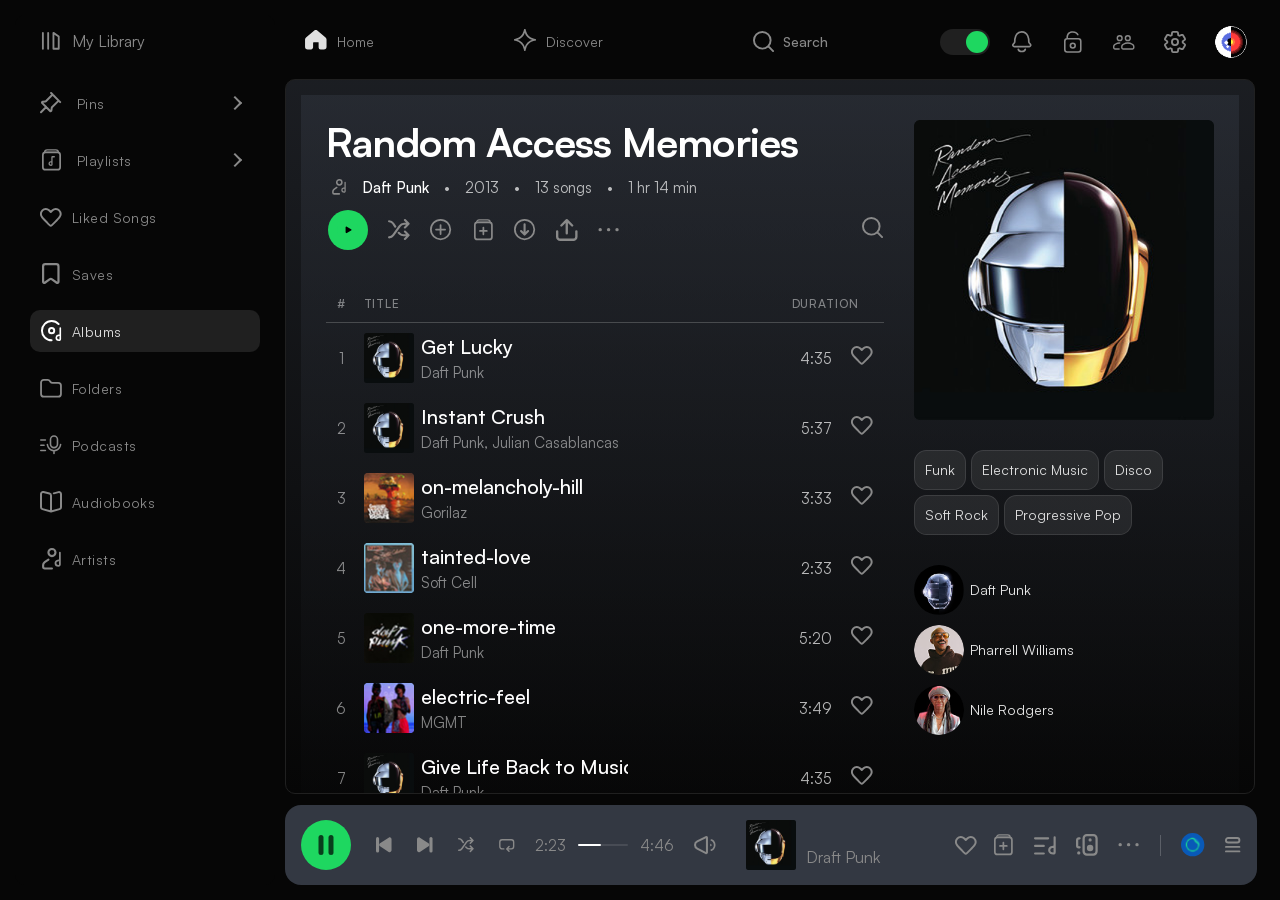
==== commit e438f2aa: "HTML correction" ====
--- a/pages/album.html
+++ b/pages/album.html
@@ -4,7 +4,7 @@
 <head>
     <meta charset="UTF-8" />
     <meta name="viewport" content="width=device-width, initial-scale=1.0" />
-    <meta name="description" content="This is Georgian Spotify/>
+    <meta name="description" content="This is Georgian Spotify"/>
     <link rel="stylesheet" href="../assets/styles/style.css" />
     <link rel="icon" href="../assets/img/favicon.ico" type="image/x-icon">
     <title>Albums - Georgian Spotify</title>
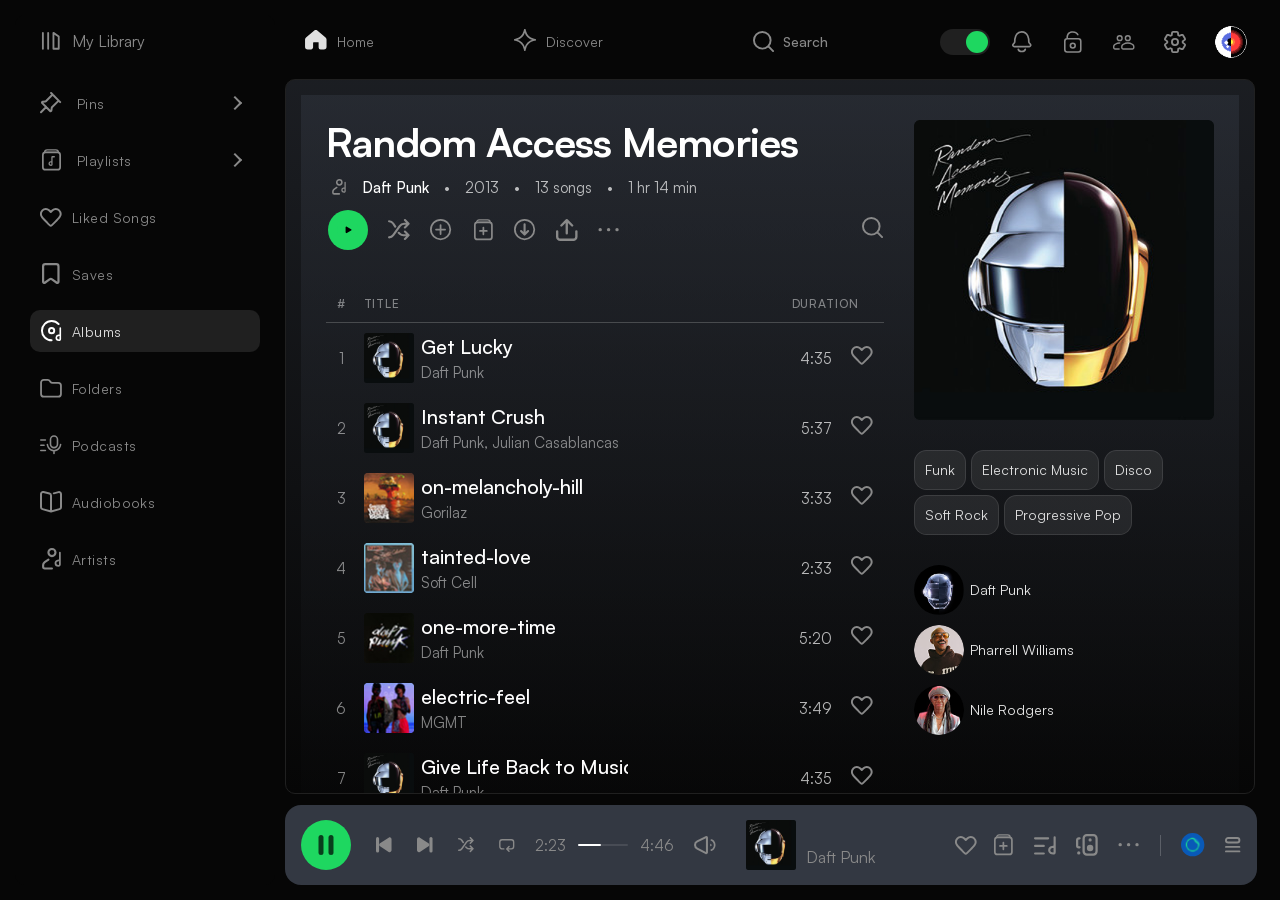
==== commit 3f5e65b6: "Fiing HTML errors" ====
--- a/pages/album.html
+++ b/pages/album.html
@@ -525,13 +525,13 @@
     </aside>
     <footer class="player">
       <div class="player-wrapper">
-        <img src="../assets/img/albums/album_1.png" alt="Draft Punk" />
+        <img src="../assets/img/albums/album_1.png" alt="Daft Punk" />
 
         <div class="music-title-author-wrapper">
           <a href="./now-playing-text.html" class="scrolling-text"
             >Get Lucky (feat. Pharrell Williams and Nile Rodgers)</a
           >
-          <a href="./now-playing.html" class="scrolling-text-band">Draft Punk</a>
+          <a href="./now-playing.html" class="scrolling-text-band">Daft Punk</a>
         </div>
       </div>
 
